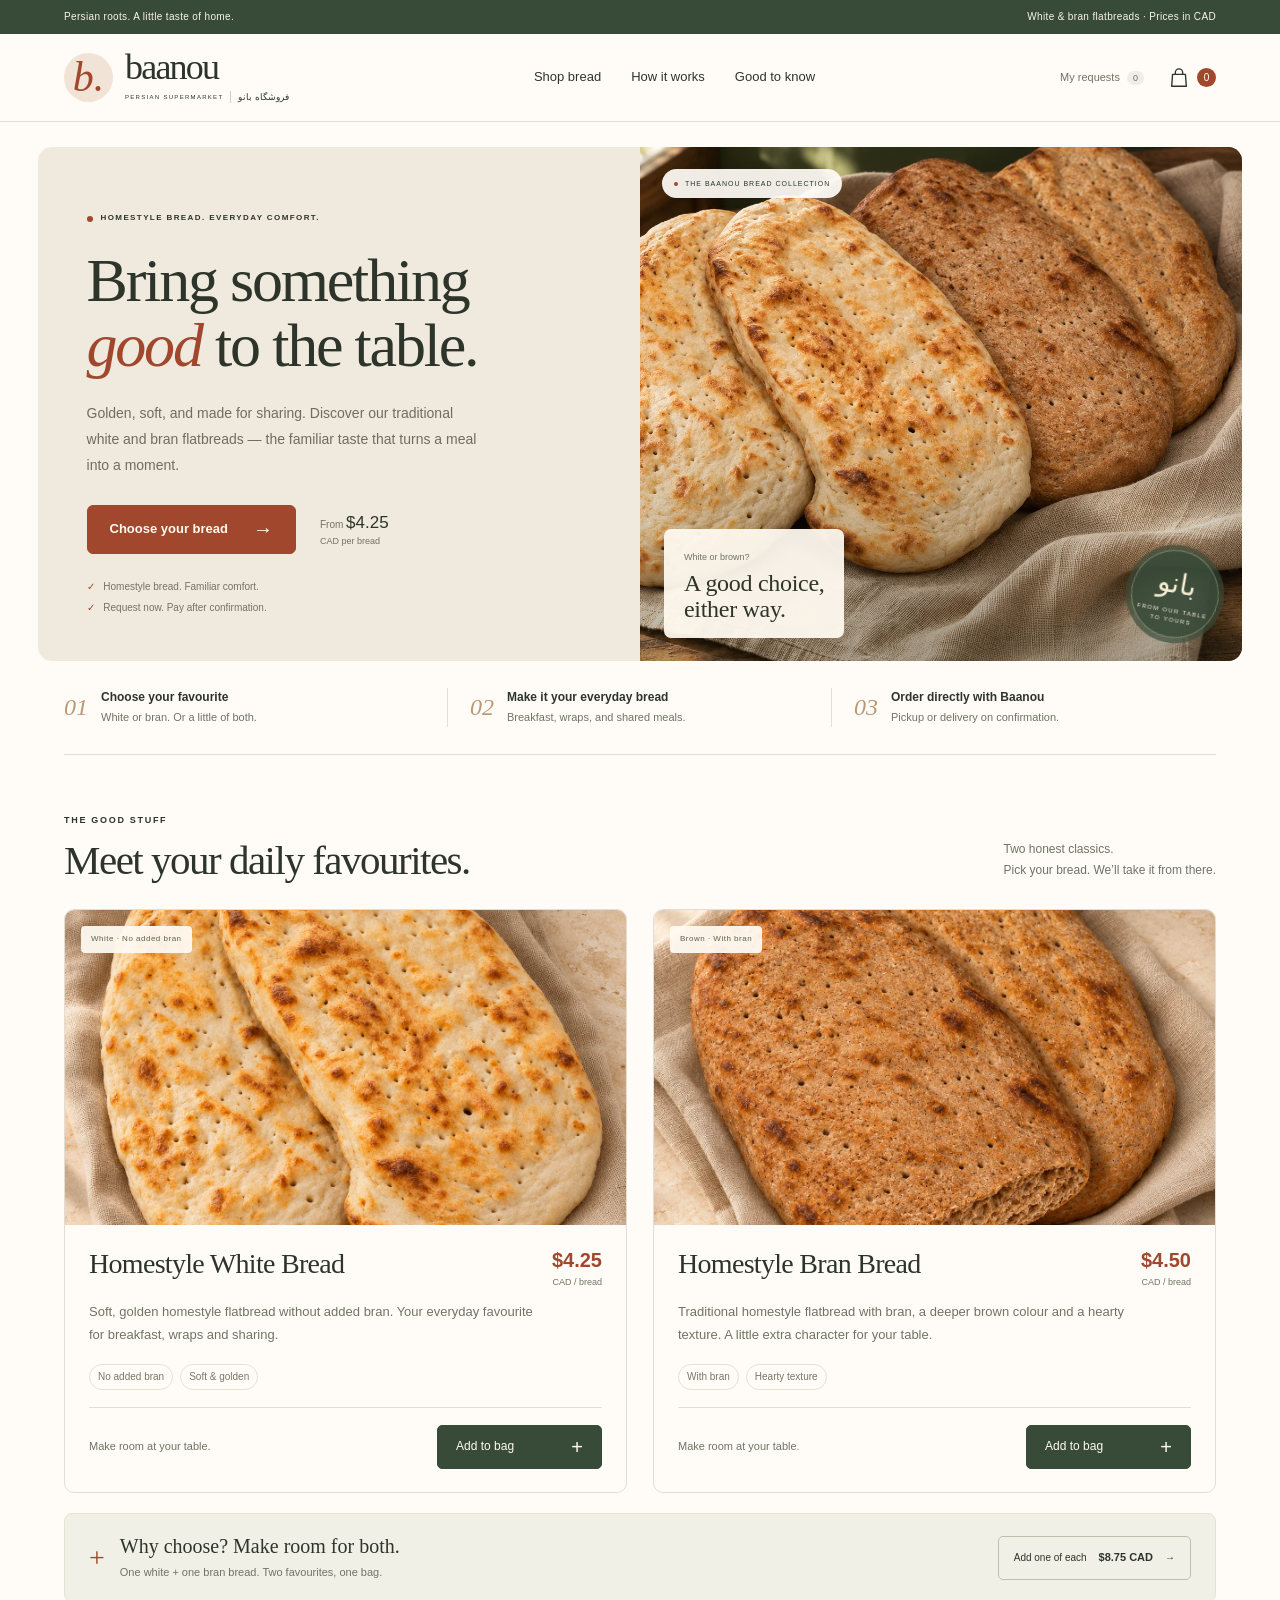
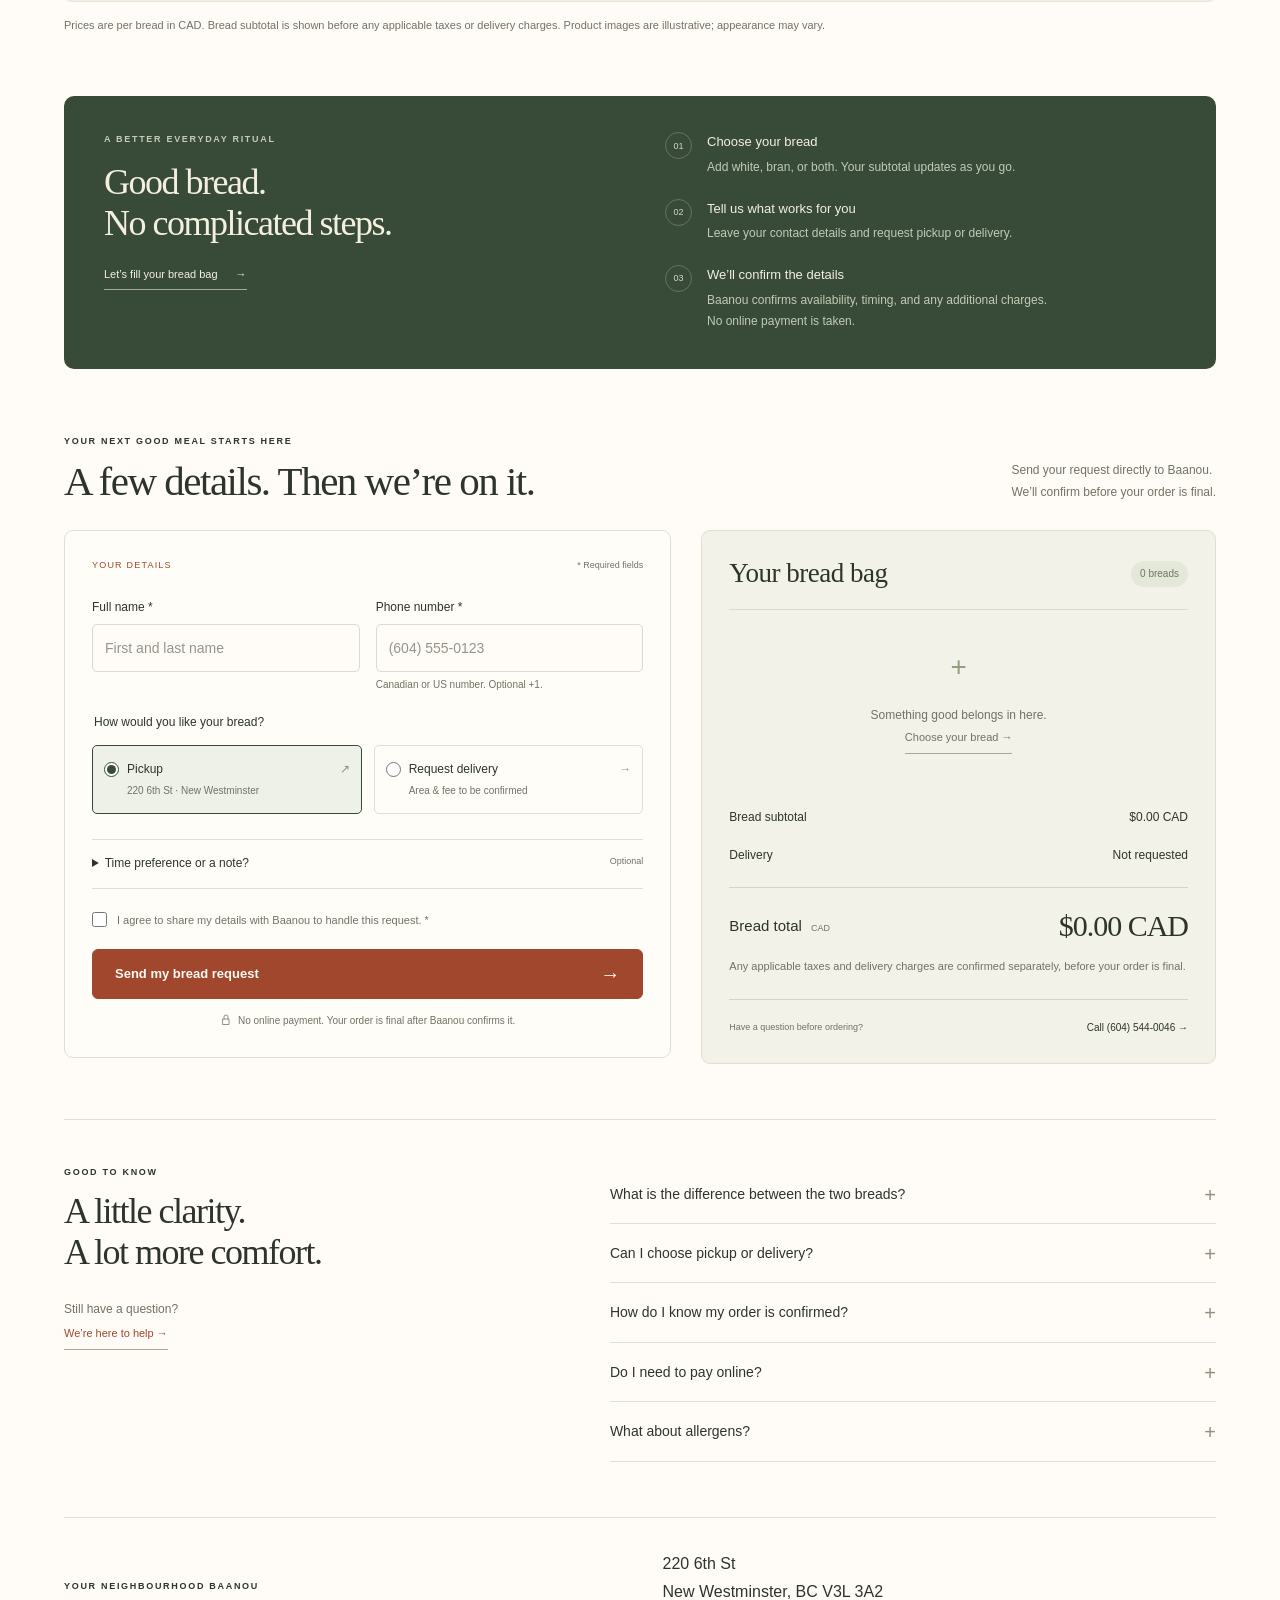
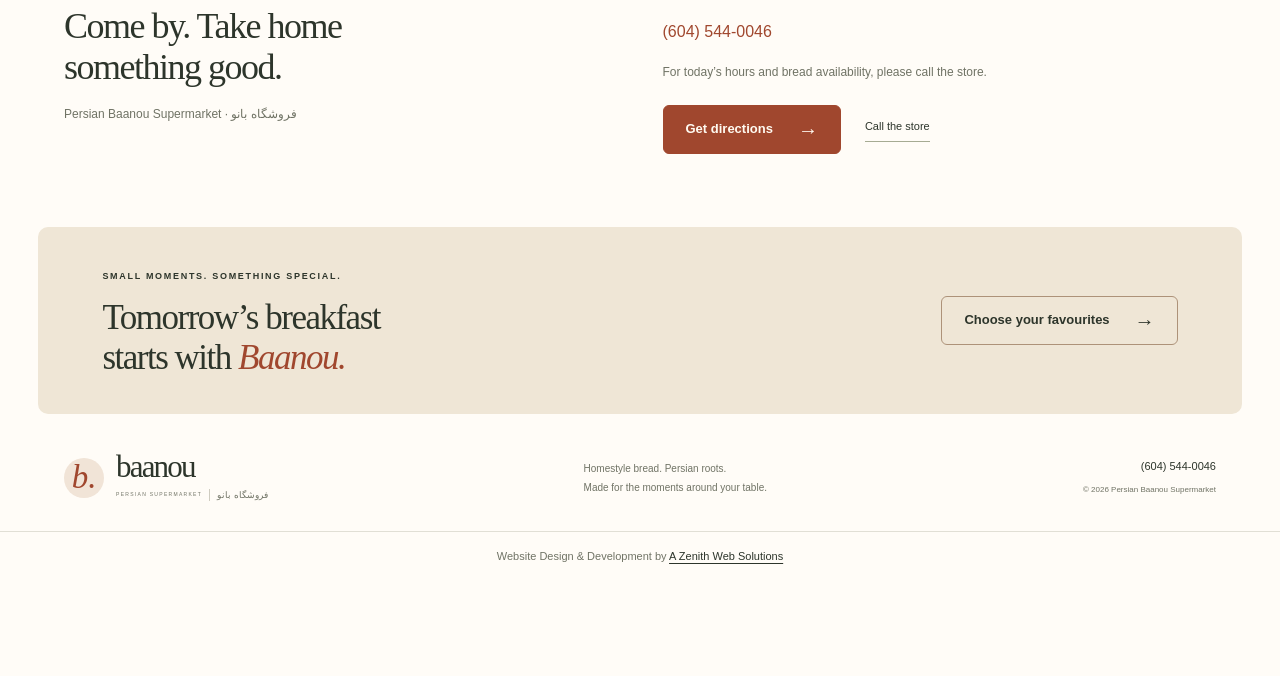
==== index.html @ 7f7ea259 "Add Baanou store contact, directions and A Zenith design credit" ====
<!doctype html>
<html lang="en-CA"><head><meta charset="utf-8"><meta name="viewport" content="width=device-width,initial-scale=1"><meta name="theme-color" content="#f8f5ef"><meta name="description" content="Order homestyle bread from Persian Baanou Supermarket in Canada. White bread $4.25 CAD and brown bran bread $4.50 CAD. Choose your bread and request pickup or delivery."><title>Fresh Comfort, by Baanou | Homestyle Bread</title><link rel="stylesheet" href="style.css?v=6"><link rel="preload" href="assets/bread-table.webp" as="image"></head><body>
<div class="announcement"><span>Persian roots. A little taste of home.</span><span>White & bran flatbreads · Prices in CAD</span></div>
<header><a href="#" class="brand" aria-label="Persian Baanou Supermarket home"><span class="brand-symbol" aria-hidden="true">b.</span><span class="brand-name">baanou<small>PERSIAN SUPERMARKET <span lang="fa" dir="rtl">فروشگاه بانو</span></small></span></a><nav aria-label="Main navigation"><a href="#breads">Shop bread</a><a href="#how-it-works">How it works</a><a href="#questions">Good to know</a></nav><div class="header-actions"><button id="history-button" class="history-button">My requests <span id="history-count">0</span></button><a class="bag-link" href="#checkout" aria-label="Review your bread bag"><svg viewBox="0 0 24 24" aria-hidden="true"><path d="M5 8h14l1 13H4L5 8Z M8 8V6a4 4 0 0 1 8 0v2"/></svg><span id="nav-count">0</span></a></div></header>
<main><section class="hero"><div class="hero-copy"><div class="eyebrow"><span class="dot"></span> HOMESTYLE BREAD. EVERYDAY COMFORT.</div><h1>Bring something<br><em>good</em> to the table.</h1><p>Golden, soft, and made for sharing. Discover our traditional white and bran flatbreads — the familiar taste that turns a meal into a moment.</p><div class="hero-actions"><a class="primary" href="#breads">Choose your bread <span aria-hidden="true">→</span></a><span class="hero-price">From <strong>$4.25</strong><small>CAD per bread</small></span></div><div class="hero-assurances"><span><i aria-hidden="true">✓</i> Homestyle bread. Familiar comfort.</span><span><i aria-hidden="true">✓</i> Request now. Pay after confirmation.</span></div></div><div class="hero-photo"><img src="assets/bread-table.webp" alt="Golden white and brown bran homestyle flatbreads on linen" width="1122" height="1402" fetchpriority="high"><span class="photo-label"><span class="mini-dot"></span> THE BAANOU BREAD COLLECTION</span><div class="photo-note"><span>White or brown?</span><strong>A good choice,<br>either way.</strong></div><div class="heritage-stamp"><span lang="fa" dir="rtl">بانو</span>FROM OUR TABLE<br>TO YOURS</div></div></section>
<div class="benefits"><div><span class="benefit-icon" aria-hidden="true">01</span><p>Choose your favourite<small>White or bran. Or a little of both.</small></p></div><div><span class="benefit-icon" aria-hidden="true">02</span><p>Make it your everyday bread<small>Breakfast, wraps, and shared meals.</small></p></div><div><span class="benefit-icon" aria-hidden="true">03</span><p>Order directly with Baanou<small>Pickup or delivery on confirmation.</small></p></div></div>
<section id="breads" class="bread-section"><div class="section-title"><div><div class="eyebrow">THE GOOD STUFF</div><h2>Meet your daily favourites.</h2></div><p>Two honest classics. <br>Pick your bread. We’ll take it from there.</p></div><div id="products" class="products"></div><noscript>To order, please enable JavaScript or <a href="mailto:f.heravy@gmail.com">email Baanou</a>.</noscript><div class="mix-banner"><div><span class="mix-icon" aria-hidden="true">+</span><p>Why choose? Make room for both.<small>One white + one bran bread. Two favourites, one bag.</small></p></div><button type="button" id="add-both">Add one of each <strong>$8.75 CAD</strong><span aria-hidden="true">→</span></button></div><p class="menu-note">Prices are per bread in CAD. Bread subtotal is shown before any applicable taxes or delivery charges. Product images are illustrative; appearance may vary.</p></section>
<section class="how-section" id="how-it-works"><div class="how-intro"><div class="eyebrow">A BETTER EVERYDAY RITUAL</div><h2>Good bread.<br>No complicated steps.</h2><a href="#breads" class="text-link">Let’s fill your bread bag <span aria-hidden="true">→</span></a></div><ol class="steps"><li><span>01</span><div><h3>Choose your bread</h3><p>Add white, bran, or both. Your subtotal updates as you go.</p></div></li><li><span>02</span><div><h3>Tell us what works for you</h3><p>Leave your contact details and request pickup or delivery.</p></div></li><li><span>03</span><div><h3>We’ll confirm the details</h3><p>Baanou confirms availability, timing, and any additional charges. No online payment is taken.</p></div></li></ol></section>
<section class="order-section" id="checkout"><div class="section-title"><div><div class="eyebrow">YOUR NEXT GOOD MEAL STARTS HERE</div><h2>A few details. Then we’re on it.</h2></div><p>Send your request directly to Baanou. <br>We’ll confirm before your order is final.</p></div><div class="order-layout"><div class="checkout-panel"><div class="panel-title"><span class="step-chip">YOUR DETAILS</span><small>* Required fields</small></div><form id="order-form"><div class="field-row"><label>Full name *<input name="name" autocomplete="name" required maxlength="80" placeholder="First and last name"></label><label>Phone number *<input name="phone" type="tel" autocomplete="tel" required maxlength="24" placeholder="(604) 555-0123"><small>Canadian or US number. Optional +1.</small></label></div><fieldset><legend>How would you like your bread?</legend><label class="radio"><input type="radio" name="method" value="pickup" checked><span>Pickup<small>220 6th St · New Westminster</small></span><span class="radio-icon" aria-hidden="true">↗</span></label><label class="radio"><input type="radio" name="method" value="delivery"><span>Request delivery<small>Area & fee to be confirmed</small></span><span class="radio-icon" aria-hidden="true">→</span></label></fieldset><div id="address-field" hidden><label>Delivery address *<textarea name="address" autocomplete="street-address" maxlength="400" placeholder="Street address, unit, city and province"></textarea></label><label>Canadian postal code *<input name="postal" autocomplete="postal-code" maxlength="7" placeholder="V6B 1A1"></label></div><details class="optional-details"><summary>Time preference or a note? <span>Optional</span></summary><label>Preferred time<select name="time"><option value="next">Next available — please contact me</option><option value="morning">Morning · 8 am–11 am</option><option value="afternoon">Afternoon · 12 pm–3 pm</option><option value="evening">Evening · 4 pm–7 pm</option></select><small>We’ll confirm scheduling with you.</small></label><label>Note for Baanou<textarea name="note" maxlength="400" placeholder="Questions or anything we should know…"></textarea></label></details><label class="consent"><input name="consent" type="checkbox" required><span>I agree to share my details with Baanou to handle this request. *</span></label><p id="form-error" role="alert"></p><button class="primary submit" type="submit">Send my bread request <span aria-hidden="true">→</span></button><p class="local-note"><svg viewBox="0 0 24 24" aria-hidden="true"><path d="M6 10h12v11H6z M8 10V6a4 4 0 0 1 8 0v4"/></svg>No online payment. Your order is final after Baanou confirms it.</p></form></div><aside aria-label="Order summary"><div class="cart-heading"><h3>Your bread bag</h3><span id="cart-count" aria-live="polite">0 breads</span></div><div id="cart-items"></div><div class="totals"><div><span>Bread subtotal</span><strong id="subtotal">$0.00 CAD</strong></div><div><span>Delivery</span><strong id="shipping">Not requested</strong></div><div class="grand-total"><span>Bread total <small>CAD</small></span><strong id="total">$0.00 CAD</strong></div></div><p class="cart-note">Any applicable taxes and delivery charges are confirmed separately, before your order is final.</p><div class="summary-contact"><span>Have a question before ordering?</span><a href="tel:+16045440046">Call (604) 544-0046 <span aria-hidden="true">→</span></a></div></aside></div></section>
<section class="faq-section" id="questions"><div><div class="eyebrow">GOOD TO KNOW</div><h2>A little clarity.<br>A lot more comfort.</h2><p>Still have a question?<br><a class="text-link" href="mailto:f.heravy@gmail.com">We’re here to help →</a></p></div><div class="faq-list"><details><summary>What is the difference between the two breads?</summary><p>Our white homestyle bread is made without added bran and costs $4.25 CAD. Our brown homestyle bread includes bran and costs $4.50 CAD. Both have the familiar flat, oval shape and toasted surface of traditional local-style bread.</p></details><details><summary>Can I choose pickup or delivery?</summary><p>Yes. Choose pickup or request delivery when you send your order request. Pickup is at 220 6th St, New Westminster, BC V3L 3A2. Baanou will confirm timing, delivery availability and any delivery fee directly with you.</p></details><details><summary>How do I know my order is confirmed?</summary><p>After you submit, your request is emailed to Baanou and you receive a reference number on screen. It becomes a confirmed order only after the store contacts you to confirm availability, timing and any applicable extra charges.</p></details><details><summary>Do I need to pay online?</summary><p>No online payment is taken on this site. Baanou will confirm payment arrangements directly with you.</p></details><details><summary>What about allergens?</summary><p>These breads contain wheat. Please contact Baanou about other ingredients and cross-contact before ordering if you have an allergy or dietary requirement.</p></details></div></section>
<section class="visit-section" id="visit"><div><div class="eyebrow">YOUR NEIGHBOURHOOD BAANOU</div><h2>Come by. Take home<br>something good.</h2><p>Persian Baanou Supermarket · فروشگاه بانو</p></div><div class="visit-details"><address>220 6th St<br>New Westminster, BC V3L 3A2</address><a href="tel:+16045440046" class="store-phone">(604) 544-0046</a><p>For today’s hours and bread availability, please call the store.</p><div class="visit-actions"><a class="primary" href="https://www.google.com/maps/dir/?api=1&amp;destination=220%206th%20St%2C%20New%20Westminster%2C%20BC%20V3L%203A2" target="_blank" rel="noopener noreferrer">Get directions <span aria-hidden="true">→</span></a><a class="text-link" href="tel:+16045440046">Call the store</a></div></div></section><section class="closing"><div><span class="eyebrow">SMALL MOMENTS. SOMETHING SPECIAL.</span><h2>Tomorrow’s breakfast<br>starts with <em>Baanou.</em></h2></div><a class="primary light" href="#breads">Choose your favourites <span aria-hidden="true">→</span></a></section></main>
<footer><a class="brand" href="#"><span class="brand-symbol" aria-hidden="true">b.</span><span class="brand-name">baanou<small>PERSIAN SUPERMARKET <span lang="fa" dir="rtl">فروشگاه بانو</span></small></span></a><p>Homestyle bread. Persian roots.<br>Made for the moments around your table.</p><div><a href="tel:+16045440046">(604) 544-0046</a><small>© <span id="year"></span> Persian Baanou Supermarket</small></div></footer><div class="design-credit">Website Design &amp; Development by <a href="https://azenith.net/" target="_blank" rel="noopener noreferrer">A Zenith Web Solutions</a></div><a id="floating-bag" class="floating-bag" href="#checkout" hidden><span><strong id="floating-count">0 breads</strong><small>Bread subtotal · CAD</small></span><span class="floating-action">Review bag <strong id="floating-total">$0.00</strong><i aria-hidden="true">→</i></span></a><div id="cart-feedback" class="cart-feedback" role="status" aria-live="polite"></div><dialog id="result-dialog"><button class="close" aria-label="Close dialog">×</button><div id="dialog-content"></div></dialog><script src="app.js?v=6"></script></body></html>
---- style.css ----
:root{--paper:#fffcf7;--cream:#f6f2eb;--ink:#2d352b;--muted:#707365;--rust:#a0472e;--rust-dark:#7e3421;--green:#384b39;--line:#e1dfd5;--serif:Georgia,'Times New Roman',serif;--sans:Arial,Helvetica,sans-serif}*{box-sizing:border-box}html{scroll-behavior:smooth;scroll-padding-top:110px}body{margin:0;background:var(--paper);color:var(--ink);font:14px/1.6 var(--sans)}button,input,textarea,select{font:inherit}button{cursor:pointer}button,a,input{touch-action:manipulation}button:disabled{cursor:default;opacity:.45}a{color:inherit;text-decoration:none}button:focus-visible,a:focus-visible,summary:focus-visible{outline:3px solid var(--rust);outline-offset:4px}[hidden]{display:none!important}h1,h2,h3,p{margin:0}svg{width:22px;height:22px;fill:none;stroke:currentColor;stroke-width:1.5;stroke-linecap:round;stroke-linejoin:round}em{font-weight:400}header,main,footer{max-width:1600px;margin:auto}.announcement{background:var(--green);color:#faf6e8;padding:9px max(5%,calc((100vw - 1440px)/2));display:flex;justify-content:space-between;font-size:10px;letter-spacing:.35px}header{padding:18px 5%;display:flex;align-items:center;justify-content:space-between;gap:25px;border-bottom:1px solid var(--line);background:#fffcf7f5;position:sticky;top:0;z-index:20;backdrop-filter:blur(15px)}.brand{display:flex;align-items:center;gap:12px}.brand-symbol{font:italic 42px/.9 var(--serif);color:var(--rust);background:#f1e4d7;width:49px;height:49px;display:grid;place-items:center;border-radius:50%}.brand-name{font:36px/.85 var(--serif);letter-spacing:-1.8px}.brand small{display:flex;align-items:center;gap:7px;font:6px/1.4 var(--sans);letter-spacing:1.3px;margin-top:8px}.brand small>span{font-size:9px;letter-spacing:0;border-left:1px solid #cfccc0;padding-left:7px}nav{display:flex;gap:30px;font-size:12px}nav>a{padding:10px 0;position:relative}nav>a:hover{color:var(--rust)}.header-actions{display:flex;align-items:center;gap:24px}.history-button{border:0;background:none;padding:10px 0;color:var(--muted);font-size:11px}.history-button>span{background:#efede4;padding:2px 6px;border-radius:8px;font-size:9px;margin-left:4px}.bag-link{display:flex;align-items:center;gap:7px}.bag-link>span{display:grid;place-items:center;background:var(--rust);color:white;width:19px;height:19px;border-radius:50%;font-size:10px}.hero{margin:25px 3% 0;display:grid;grid-template-columns:1fr 1fr;min-height:500px;background:#f0e9dd;overflow:hidden;border-radius:14px}.hero-copy{padding:65px 8% 45px;align-self:center}.eyebrow{font-size:9px;letter-spacing:1.7px;font-weight:600}.hero .eyebrow{font-size:8px;letter-spacing:1.4px;display:flex;align-items:center;gap:8px}.dot,.mini-dot{height:6px;width:6px;border-radius:50%;background:var(--rust);display:inline-block;flex-shrink:0}h1,h2{font:400 62px/1.05 var(--serif);letter-spacing:-2.2px}h1{margin:23px 0}h1 em{color:var(--rust)}.hero-copy>p{max-width:390px;color:#6e6e60;line-height:1.85;font-size:13px}.hero-actions{display:flex;gap:24px;align-items:center;margin-top:26px}.primary{background:var(--rust);color:#fffaf1;border:1px solid var(--rust);display:inline-flex;align-items:center;justify-content:space-between;gap:25px;min-height:49px;padding:13px 22px;font-size:12px;font-weight:600;border-radius:6px;transition:background .2s,box-shadow .2s}.primary>span{font-size:20px;font-weight:400;line-height:1}.primary:hover{background:var(--rust-dark);box-shadow:0 5px 12px #783b2318}.hero-price{font-size:10px;color:var(--muted);line-height:1.5}.hero-price strong{font-size:17px;color:var(--ink);font-weight:500}.hero-price small{display:block;font-size:9px}.hero-assurances{margin-top:25px;display:grid;gap:5px;font-size:10px;color:#727464}.hero-assurances i{color:var(--rust);font-style:normal;margin-right:6px}.hero-photo{position:relative;min-height:500px;overflow:hidden;background:#756144}.hero-photo>img{height:100%;width:100%;position:absolute;inset:0;object-fit:cover;object-position:center 63%}.hero-photo:after{content:'';position:absolute;inset:0;background:linear-gradient(transparent 50%,#1b25154d);pointer-events:none}.photo-label{position:absolute;top:22px;left:22px;display:flex;align-items:center;gap:7px;background:#fffcf7ed;padding:9px 12px;font-size:7px;letter-spacing:1px;border-radius:30px;z-index:1}.mini-dot{width:4px;height:4px}.photo-note{position:absolute;bottom:23px;left:24px;padding:15px 20px;background:#fffaf1ef;border-radius:7px;z-index:1}.photo-note>span{font-size:9px;color:var(--muted)}.photo-note strong{display:block;font:24px/1.1 var(--serif);margin-top:4px;letter-spacing:-.3px}.heritage-stamp{position:absolute;right:23px;bottom:23px;background:#384b39ed;color:#f8eed4;text-align:center;font-size:6px;letter-spacing:1.3px;width:88px;height:88px;border-radius:50%;display:flex;flex-direction:column;justify-content:center;transform:rotate(10deg);z-index:1;border:1px solid #fff4cf50;outline:5px solid #384b39ab}.heritage-stamp>span{font-size:28px;line-height:1.6;letter-spacing:0}.benefits{padding:27px 0;margin:0 5%;display:grid;grid-template-columns:repeat(3,1fr);border-bottom:1px solid var(--line)}.benefits>div{display:flex;align-items:center;gap:13px;padding:0 22px;border-right:1px solid var(--line)}.benefits>div:first-child{padding-left:0}.benefits>div:last-child{border:0}.benefit-icon{font:italic 24px var(--serif);color:#b99976}.benefits p{font-size:11px;font-weight:600}.benefits small{display:block;font-size:10px;color:var(--muted);font-weight:400;margin-top:2px}.bread-section{padding:58px 5% 50px}.section-title{display:flex;justify-content:space-between;gap:30px;align-items:end;margin-bottom:27px}h2{font-size:41px;letter-spacing:-1.5px;margin-top:12px}.section-title>p{font-size:11px;color:var(--muted);line-height:1.8}.products{display:grid;grid-template-columns:repeat(2,minmax(0,1fr));gap:26px}.product{border:1px solid var(--line);border-radius:10px;overflow:hidden;background:var(--paper);transition:box-shadow .2s}.product:hover{box-shadow:0 10px 28px #5b43260c}.product-art{height:315px;position:relative;background:#eee4d4;overflow:hidden}.product-art img{width:100%;height:100%;object-fit:cover;object-position:center;transition:transform .5s}.product:hover .product-art img{transform:scale(1.03)}.badge{position:absolute;top:16px;left:16px;background:#fffaf2f0;color:#5b634a;font-size:8px;letter-spacing:.5px;padding:7px 10px;border-radius:4px}.product-body{padding:23px 24px}.product-title{display:flex;justify-content:space-between;gap:15px;align-items:start}.product-title h3{font:28px/1.15 var(--serif);letter-spacing:-.7px}.product-price{white-space:nowrap;font-size:20px;line-height:1.2;color:var(--rust);font-weight:600;text-align:right}.product-price small{display:block;font-size:9px;font-weight:400;color:var(--muted);margin-top:5px}.product-description{font-size:11px;color:var(--muted);line-height:1.8;margin-top:12px;max-width:90%;min-height:40px}.product-tags{display:flex;gap:7px;margin:17px 0}.product-tags>span{font-size:8px;border:1px solid #e6e1d5;padding:4px 8px;border-radius:20px;color:#777666}.product-bottom{padding-top:17px;border-top:1px solid var(--line);display:flex;justify-content:space-between;gap:15px;align-items:center}.product-bottom>small{font-size:10px;color:var(--muted)}.add-button{min-height:44px;background:var(--green);color:#fffaf1;border:1px solid var(--green);padding:10px 18px;border-radius:5px;display:flex;align-items:center;justify-content:space-between;gap:30px;font-size:11px;min-width:165px}.add-button:hover{background:#263728}.add-button>span{font-size:20px;line-height:1}.quantity{display:flex;align-items:center;border:1px solid #cfd4c4;background:#f6f7f0;border-radius:5px;overflow:hidden}.quantity button{width:44px;height:44px;background:none;border:0;color:var(--ink);font-size:22px}.quantity span{min-width:40px;text-align:center;font-size:13px;font-weight:600}.quantity button:hover:not(:disabled){background:#e5e9da}.mix-banner{margin-top:20px;background:#f1f0e6;display:flex;justify-content:space-between;align-items:center;gap:20px;padding:19px 24px;border:1px solid #e4e4d5;border-radius:8px}.mix-banner>div{display:flex;align-items:center;gap:15px}.mix-icon{font:28px var(--serif);color:var(--rust)}.mix-banner p{font:20px/1.3 var(--serif)}.mix-banner small{display:block;font:10px/1.8 var(--sans);color:var(--muted);margin-top:4px}.mix-banner button{border:1px solid #b9c2aa;background:none;color:var(--ink);padding:12px 15px;display:flex;gap:12px;align-items:center;border-radius:5px;font-size:10px;min-height:44px}.mix-banner button:hover{background:#e6e9dc}.mix-banner strong{font-size:11px;font-weight:600}.menu-note{font-size:9px;color:var(--muted);line-height:1.8;margin-top:14px}.how-section{margin:10px 5% 0;padding:36px 40px;background:var(--green);color:#f5efdf;display:grid;grid-template-columns:1fr 1fr;gap:50px;border-radius:10px}.how-section .eyebrow{color:#c5cbb6}.how-section h2{font-size:36px;margin-top:15px;line-height:1.15}.text-link{font-size:11px;border-bottom:1px solid #a6ab93;padding-bottom:5px;display:inline-block}.how-intro>a{margin-top:22px}.text-link span{margin-left:15px}.steps{list-style:none;padding:0;margin:0;display:grid;gap:20px}.steps li{display:flex;gap:15px}.steps li>span{font-size:9px;width:27px;height:27px;border:1px solid #a4b09466;border-radius:50%;display:grid;place-items:center;flex-shrink:0;color:#d3d7c3}.steps h3{font-size:12px;font-weight:500}.steps p{font-size:10px;line-height:1.8;color:#c1cbb5;max-width:350px;margin-top:4px}.order-section{padding:65px 5% 55px}.order-layout{display:grid;grid-template-columns:1.18fr 1fr;gap:30px;align-items:start}.checkout-panel{border:1px solid var(--line);padding:27px;background:#fffdf8;border-radius:9px}.panel-title{display:flex;justify-content:space-between;align-items:center;margin-bottom:25px}.step-chip{font-size:9px;letter-spacing:1.2px;color:var(--rust)}.panel-title small{font-size:9px;color:var(--muted)}form label{display:block;font-size:11px;font-weight:500;margin-bottom:20px}.field-row{display:grid;grid-template-columns:1fr 1fr;gap:16px}input:not([type=radio]):not([type=checkbox]),textarea,select{display:block;width:100%;min-height:46px;border:1px solid #d9dcd0;background:var(--paper);color:var(--ink);border-radius:5px;padding:12px;margin-top:7px;outline:none;font-size:12px}input:focus,textarea:focus,select:focus{border-color:var(--green);box-shadow:0 0 0 3px #384b3910}input::placeholder,textarea::placeholder{color:#94968b}label>small{font-size:9px;color:var(--muted);display:block;font-weight:400;margin-top:5px}textarea{min-height:80px;resize:vertical}fieldset{padding:0;margin:0 0 5px;border:0;display:flex;gap:12px}legend{font-size:11px;margin-bottom:12px}.radio{flex:1;border:1px solid var(--line);border-radius:5px;padding:14px 11px;display:flex;align-items:start;gap:8px;cursor:pointer}.radio small{display:block;font-size:8px;font-weight:400;color:var(--muted);margin-top:4px}.radio:has(input:checked){border-color:var(--green);background:#eef1e7}.radio-icon{margin-left:auto;color:#8b947c}input[type=radio],input[type=checkbox]{accent-color:var(--green);margin:2px 0;flex-shrink:0;width:15px;height:15px}.optional-details{border-top:1px solid var(--line);border-bottom:1px solid var(--line);margin-bottom:22px}.optional-details summary{font-size:11px;cursor:pointer;min-height:48px;padding:14px 0}.optional-details summary>span{float:right;font-size:9px;color:var(--muted)}.optional-details[open] summary{margin-bottom:8px}.consent{display:flex;gap:10px;align-items:start;font-weight:400;color:var(--muted);font-size:10px;line-height:1.7}.consent input{margin-top:1px}.submit{width:100%;min-height:50px}.local-note{display:flex;gap:6px;justify-content:center;align-items:start;font-size:9px;color:var(--muted);line-height:1.8;margin-top:13px}.local-note svg{width:12px;height:14px;flex-shrink:0;margin-top:1px}#form-error{font-size:12px;color:#a03929;margin-bottom:12px}aside{background:#f2f2e9;border:1px solid #dedfd1;border-radius:9px;padding:27px;position:sticky;top:100px}.cart-heading{display:flex;align-items:center;justify-content:space-between;gap:15px;border-bottom:1px solid #d9ddcc;padding-bottom:20px}.cart-heading h3{font:27px var(--serif);letter-spacing:-.5px}.cart-heading>span{font-size:10px;color:var(--muted);background:#e4e8d9;border-radius:20px;padding:5px 9px}.empty{padding:30px 0;text-align:center;color:var(--muted);font-size:12px;line-height:1.9}.empty-icon{font-size:28px;display:block;color:#91a17d;margin-bottom:10px}.cart-item{padding:20px 0;border-bottom:1px solid #d9ddcc;display:flex;align-items:center;justify-content:space-between;gap:15px}.cart-item-name{display:flex;align-items:center;gap:12px}.cart-thumb{width:53px;height:58px;border-radius:5px;object-fit:cover;background:#e8ddc6}.cart-item strong{font-size:11px;font-weight:500;display:block}.cart-item small{font-size:9px;color:var(--muted);display:block;margin-top:4px}.cart-item .quantity button{width:35px;height:39px}.cart-item .quantity span{min-width:25px;font-size:11px}.totals{padding-top:6px}.totals>div{display:flex;justify-content:space-between;gap:12px;margin-top:18px;font-size:11px}.totals strong{font-weight:500}.totals .grand-total{border-top:1px solid #d1d8c1;padding-top:21px;margin-top:22px;align-items:center;font-size:15px}.grand-total small{font-size:9px;color:var(--muted);margin-left:5px}.grand-total strong{font:30px var(--serif);letter-spacing:-1px}.cart-note{font-size:9px;color:var(--muted);line-height:1.9;margin-top:13px}.summary-contact{margin-top:22px;padding-top:20px;border-top:1px solid #d1d8c1;display:flex;justify-content:space-between;gap:15px;font-size:9px}.summary-contact>span{color:var(--muted)}.summary-contact a{font-size:10px;white-space:nowrap}.faq-section{margin:0 5%;padding:45px 0 55px;border-top:1px solid var(--line);display:grid;grid-template-columns:.9fr 1.1fr;gap:50px}.faq-section h2{font-size:36px;line-height:1.15}.faq-section>div>p{font-size:11px;color:var(--muted);line-height:2;margin-top:23px}.faq-section .text-link{color:var(--rust)}.faq-list details{border-bottom:1px solid var(--line)}.faq-list summary{list-style:none;cursor:pointer;padding:18px 28px 18px 0;font-size:12px;position:relative}.faq-list summary::-webkit-details-marker{display:none}.faq-list summary:after{content:'+';position:absolute;right:0;top:14px;font-size:20px;color:#8b927d}.faq-list details[open]>summary:after{content:'−'}.faq-list details>p{padding:0 20px 20px 0;font-size:11px;color:var(--muted);line-height:1.9;max-width:520px}.closing{background:#efe6d6;margin:0 3%;border-radius:10px;padding:36px 5%;display:flex;align-items:center;justify-content:space-between;gap:30px}.closing h2{font-size:35px;line-height:1.15}.closing h2 em{color:var(--rust)}.closing .primary{background:none;border-color:#ad9279;color:var(--ink)}.closing .primary:hover{background:#e5d8c4}footer{padding:40px 5% 110px;display:flex;justify-content:space-between;align-items:center;gap:25px}footer .brand-symbol{width:40px;height:40px;font-size:33px}footer .brand-name{font-size:31px}footer .brand small{font-size:5px}footer p{font-size:10px;color:var(--muted);line-height:1.9}footer>div{text-align:right;font-size:11px}footer small{font-size:8px;color:var(--muted);display:block;margin-top:8px}.floating-bag{position:fixed;bottom:20px;right:5%;z-index:30;background:var(--ink);color:#fff9e9;border:1px solid #ffffff25;border-radius:9px;box-shadow:0 8px 35px #1f2c2833;display:flex;justify-content:space-between;gap:35px;align-items:center;padding:13px 18px;min-width:330px;transition:transform .2s}.floating-bag:hover{transform:translateY(-2px)}.floating-bag>span:first-child>strong{display:block;font-size:11px;font-weight:500}.floating-bag small{font-size:8px;color:#c0c7b5}.floating-action{display:flex;align-items:center;gap:13px;font-size:11px}.floating-action strong{font-size:16px;font-weight:500}.floating-action i{font-style:normal;font-size:18px}.cart-feedback{position:fixed;top:95px;left:50%;transform:translateX(-50%) translateY(-10px);background:#384b39;color:#fff9ec;padding:12px 20px;font-size:11px;border-radius:7px;z-index:50;box-shadow:0 5px 20px #25302220;opacity:0;pointer-events:none;transition:opacity .15s,transform .15s}.cart-feedback.visible{opacity:1;transform:translateX(-50%) translateY(0)}dialog{width:min(540px,92vw);max-height:85vh;background:var(--paper);color:var(--ink);border:1px solid var(--line);padding:40px;border-radius:12px}dialog::backdrop{background:#17271dcc;backdrop-filter:blur(4px)}.close{position:absolute;top:8px;right:10px;width:44px;height:44px;background:none;border:0;font-size:27px;color:var(--ink)}dialog h2{font-size:35px;margin:15px 0 20px}dialog p,dialog li{font-size:12px;line-height:1.9}dialog p{margin:12px 0}dialog .local-note{display:block}dialog .primary{margin-top:20px}dialog article{border-bottom:1px solid var(--line);padding:15px 0}dialog article h3{font:20px var(--serif)}.success-icon{font-size:35px;color:#6f855a}noscript{display:block;padding:20px;text-align:center}@media(min-width:1601px){header{border-left:1px solid var(--line);border-right:1px solid var(--line)}}@media(max-width:1000px){nav{gap:20px}.header-actions{gap:14px}.hero-copy{padding:40px 7%}h1{font-size:52px}.hero,.hero-photo{min-height:470px}.hero-actions{gap:15px}.hero-actions .primary{padding:13px 16px;gap:15px}.benefits>div{padding:0 13px;gap:9px}.benefits p{font-size:10px}.benefits small{font-size:9px}.product-art{height:270px}.product-title h3{font-size:24px}.product-body{padding:20px}.product-price{font-size:18px}.how-section{gap:30px;padding:30px}.how-section h2{font-size:32px}.order-layout{gap:22px}.field-row{grid-template-columns:1fr;gap:0}.checkout-panel,aside{padding:22px}.cart-item-name{gap:8px}.cart-thumb{width:38px;height:48px}.cart-item{gap:8px}.cart-item strong{font-size:10px}.cart-item .quantity button{width:30px}.cart-item .quantity span{min-width:20px}.summary-contact{flex-direction:column;gap:4px}.faq-section{gap:30px}h2{font-size:36px}.mix-banner p{font-size:18px}.mix-banner button{gap:8px;padding:10px}.brand small{font-size:5px}.brand small>span{font-size:8px}}@media(max-width:700px){html{scroll-padding-top:100px}.announcement{justify-content:center;padding:8px 5%;font-size:9px}.announcement>span:last-child{display:none}header{padding:14px 5%;gap:10px}.brand{gap:8px}.brand-symbol{width:39px;height:39px;font-size:33px}.brand-name{font-size:31px}.brand small{font-size:5px;letter-spacing:.7px;margin-top:6px}.brand small>span{font-size:8px;padding-left:5px}.header-actions{gap:12px}.history-button{font-size:10px}.history-button>span{display:none}.bag-link{gap:4px}.bag-link svg{width:20px}.bag-link>span{width:17px;height:17px;font-size:9px}nav{display:none}.hero{margin:15px 4% 0;grid-template-columns:1fr;min-height:0;border-radius:10px}.hero-copy{padding:30px 7% 27px}.hero .eyebrow{font-size:7px;letter-spacing:1.1px}h1{font-size:48px;letter-spacing:-2px;line-height:1.04;margin:20px 0 17px}.hero-copy>p{font-size:12px;line-height:1.8}.hero-actions{gap:21px;margin-top:22px}.hero-actions .primary{padding:13px 17px;font-size:11px;gap:23px}.hero-price strong{font-size:17px}.hero-assurances{margin-top:19px;gap:3px;font-size:9px}.hero-photo{height:280px;min-height:0}.hero-photo>img{object-position:center 63%}.photo-label{top:15px;left:16px;font-size:6px;padding:7px 10px}.photo-note{left:16px;bottom:17px;padding:12px 15px}.photo-note strong{font-size:22px}.photo-note>span{font-size:8px}.heritage-stamp{width:73px;height:73px;right:18px;bottom:20px;font-size:5px}.heritage-stamp>span{font-size:25px}.benefits{grid-template-columns:1fr;margin:0 5%;padding:20px 0;gap:14px}.benefits>div,.benefits>div:first-child{border:0;padding:0;gap:13px}.benefit-icon{font-size:21px}.benefits p{font-size:11px}.benefits small{font-size:10px}.bread-section{padding:36px 5%}.section-title{display:block;margin-bottom:22px}h2{font-size:32px;letter-spacing:-1.1px;line-height:1.1}.section-title>p{font-size:10px;margin-top:12px;line-height:1.8}.section-title>p br{display:none}.eyebrow{font-size:8px;letter-spacing:1.3px}.products{grid-template-columns:1fr;gap:22px}.product-art{height:265px}.product-body{padding:21px}.product-title h3{font-size:26px;max-width:210px}.product-price{font-size:21px}.product-price small{font-size:8px}.product-description{font-size:11px;min-height:0;max-width:100%;margin-top:11px}.product-tags{margin:14px 0}.product-bottom>small{font-size:9px}.add-button{min-width:158px;min-height:46px}.quantity button{height:46px;width:46px}.product-bottom{padding-top:14px}.mix-banner{display:block;padding:19px}.mix-banner>div{gap:11px}.mix-banner p{font-size:19px}.mix-banner small{font-size:10px;margin-top:5px}.mix-banner button{width:100%;justify-content:space-between;margin-top:16px;min-height:46px;font-size:11px;padding:12px}.menu-note{font-size:9px;margin-top:12px}.how-section{margin:4px 5% 0;padding:27px 24px;grid-template-columns:1fr;gap:29px}.how-section h2{font-size:30px}.how-intro>a{margin-top:18px}.steps{gap:20px}.steps p{font-size:11px}.steps h3{font-size:12px}.order-section{padding:40px 5%}.order-layout{display:flex;flex-direction:column-reverse;gap:22px}.checkout-panel,aside{width:100%;padding:22px 19px;position:static}.cart-heading h3{font-size:26px}.cart-item-name{gap:11px}.cart-thumb{width:48px;height:55px}.cart-item strong{font-size:11px}.cart-item small{font-size:9px}.cart-item .quantity button{width:39px;height:42px}.cart-item .quantity span{min-width:25px}.summary-contact{flex-direction:row;font-size:8px}.cart-note{font-size:9px}.grand-total strong{font-size:29px}.panel-title{margin-bottom:22px}.radio{padding:13px 10px;font-size:10px;gap:7px}.radio small{font-size:8px}.radio-icon{display:none}.consent{font-size:10px}.local-note{font-size:9px;text-align:center;gap:5px}.faq-section{grid-template-columns:1fr;padding:0 0 37px;gap:22px;border:0}.faq-section h2{font-size:31px}.faq-section>div>p{margin-top:15px}.faq-list summary{font-size:11px;min-height:53px}.faq-list details>p{font-size:11px}.closing{margin:0 4%;padding:28px 23px;display:block}.closing h2{font-size:32px}.closing>.primary{margin-top:22px;font-size:11px}.closing .eyebrow{font-size:7px}footer{padding:30px 5% 120px;gap:20px;flex-wrap:wrap}footer>p{font-size:9px;max-width:155px}footer>div{width:100%;border-top:1px solid var(--line);padding-top:16px;display:flex;justify-content:space-between;align-items:center;font-size:10px}footer>div>small{margin:0;font-size:7px}footer .brand-name{font-size:27px}footer .brand-symbol{width:33px;height:33px;font-size:28px}footer .brand small>span{display:none}.floating-bag{left:4%;right:4%;bottom:max(12px,env(safe-area-inset-bottom));padding:12px 16px;min-width:0;gap:15px;border-radius:8px;min-height:63px}.floating-action{gap:11px}.floating-bag>span:first-child>strong{font-size:11px}.floating-bag small{font-size:8px}.floating-action strong{font-size:15px}.cart-feedback{top:88px;max-width:90vw;width:max-content;font-size:10px;padding:10px 15px}dialog{padding:35px 24px}dialog h2{font-size:31px}}@media(prefers-reduced-motion:reduce){html{scroll-behavior:auto}*,*:before,*:after{transition:none!important}}
/* Keep functional copy readable; reserve small type for decorative labels. */
nav{font-size:13px}.history-button{min-height:44px}.hero-copy>p{font-size:14px}.primary{font-size:13px}.benefits p{font-size:12px}.benefits small{font-size:11px}.section-title>p{font-size:12px}.product-description{font-size:13px;line-height:1.8;min-height:46px}.product-tags>span{font-size:10px}.product-bottom>small{font-size:11px}.add-button{font-size:12px}.menu-note{font-size:11px}.steps h3{font-size:13px}.steps p{font-size:12px}form label,legend{font-size:12px}input:not([type=radio]):not([type=checkbox]),textarea,select{font-size:14px}label>small,.radio small{font-size:10px}.optional-details summary{font-size:12px}.consent{font-size:11px}.local-note{font-size:10px}.cart-item strong{font-size:12px}.cart-item small{font-size:10px}.cart-item .quantity button{min-width:44px;min-height:44px}.totals>div{font-size:12px}.cart-note{font-size:11px}.faq-list summary{font-size:14px}.faq-list details>p{font-size:13px}.faq-section>div>p{font-size:12px}.mix-banner small{font-size:11px}.floating-bag small{font-size:9px}@media(max-width:700px){.hero-copy>p{font-size:13px}.hero-actions .primary{font-size:12px}.benefits p{font-size:12px}.benefits small{font-size:11px}.product-description{font-size:12px;min-height:0}.product-bottom>small{font-size:10px}.product-tags>span{font-size:9px}.menu-note{font-size:10px}.section-title>p{font-size:12px}.cart-item strong{font-size:11px}.cart-item .quantity button{min-width:40px;min-height:44px}.cart-item-name{gap:8px}.cart-thumb{width:40px}.radio{font-size:11px}.radio small{font-size:9px}.summary-contact{flex-wrap:wrap;font-size:10px}.cart-note{font-size:11px}.steps p{font-size:12px}.faq-list summary{font-size:13px}.faq-list details>p{font-size:12px}}
.visit-section{margin:0 5% 35px;padding:32px 0 38px;border-top:1px solid var(--line);display:grid;grid-template-columns:1fr 1fr;gap:45px;align-items:center}.visit-section h2{font-size:36px;line-height:1.15}.visit-section>div>p{color:var(--muted);font-size:12px;margin-top:17px}.visit-details address{font-style:normal;font-size:16px;line-height:1.8}.store-phone{display:inline-block;margin-top:12px;color:var(--rust);font-size:16px}.visit-details>p{max-width:350px;font-size:12px;line-height:1.8}.visit-actions{display:flex;gap:24px;align-items:center;margin-top:22px}footer{padding-bottom:30px}.design-credit{text-align:center;padding:16px 5% 110px;border-top:1px solid var(--line);font-size:11px;color:var(--muted)}.design-credit a{color:var(--ink);text-decoration:underline;text-underline-offset:3px}@media(max-width:700px){.visit-section{grid-template-columns:1fr;gap:24px;margin-bottom:15px;padding-top:28px}.visit-section h2{font-size:31px}.visit-section>div>p{margin-top:12px}.visit-details address{font-size:15px}.visit-actions{gap:20px}.design-credit{font-size:10px;padding-bottom:105px}}
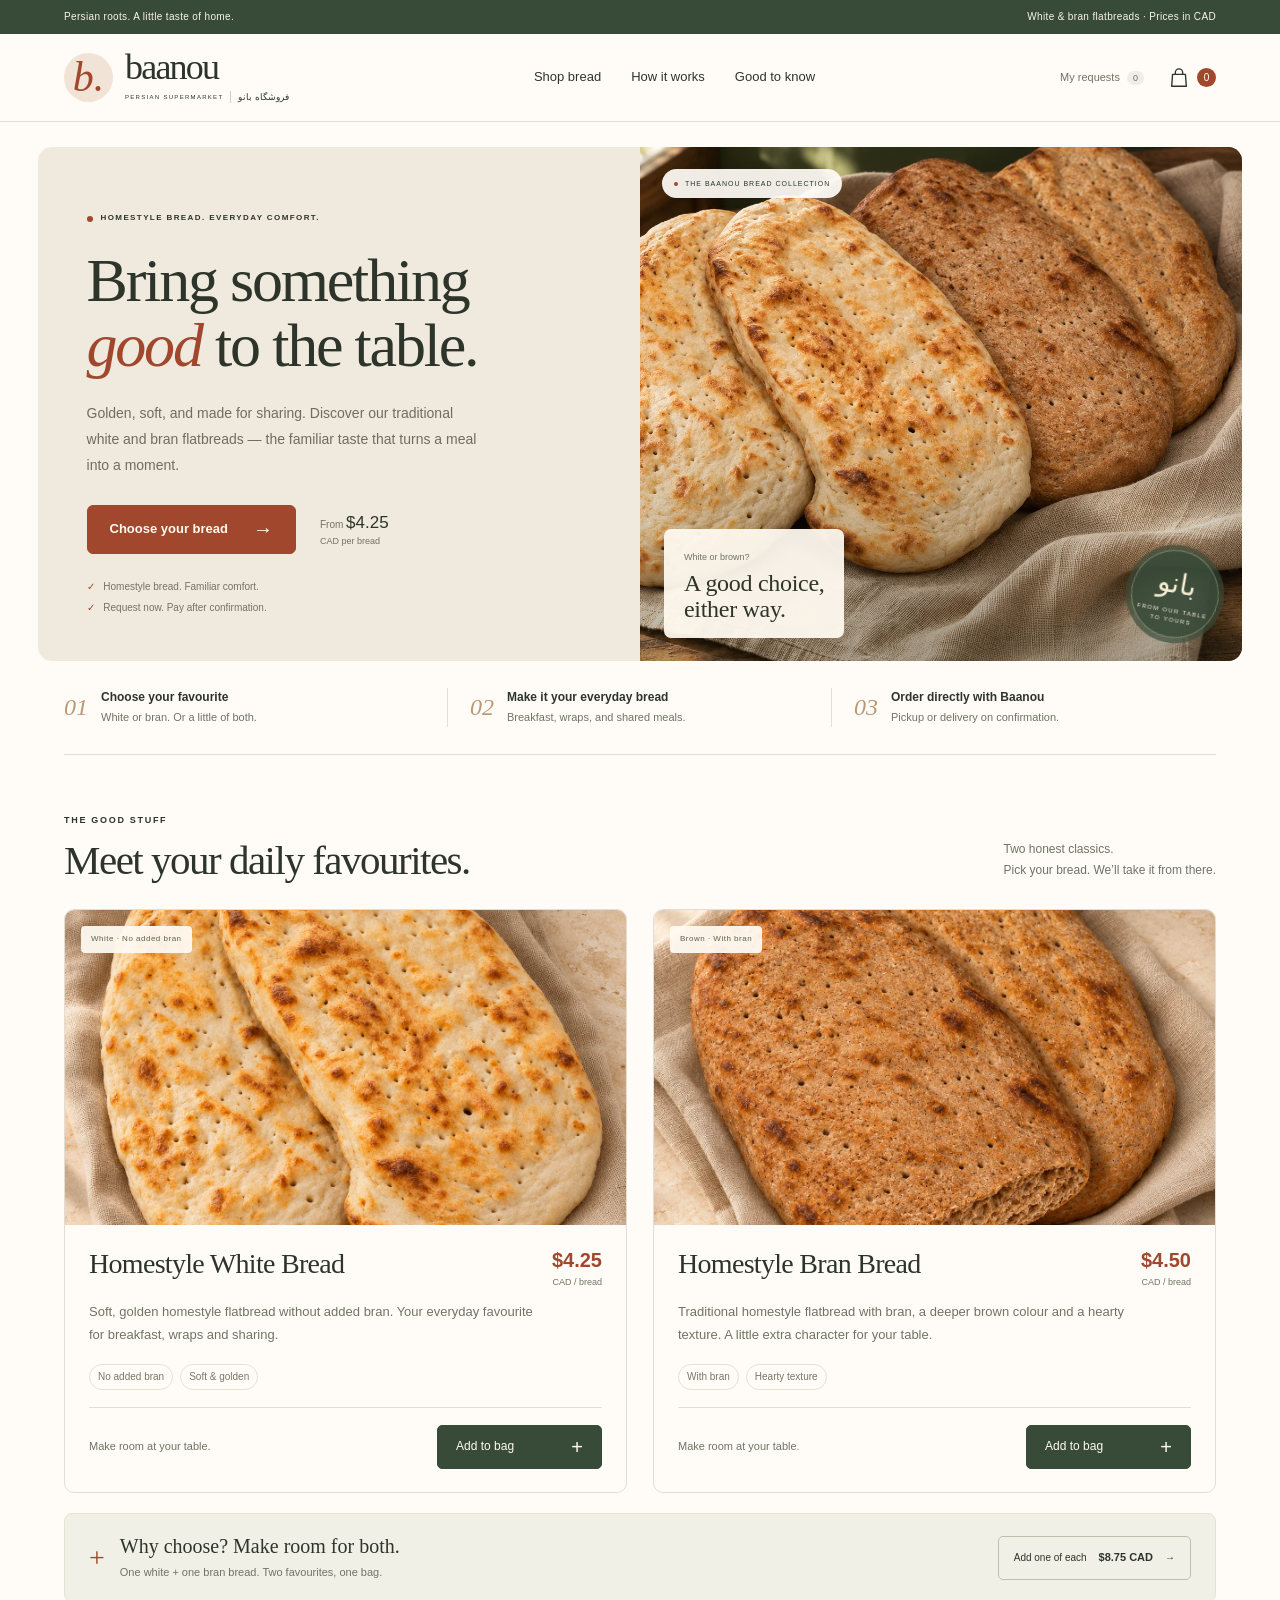
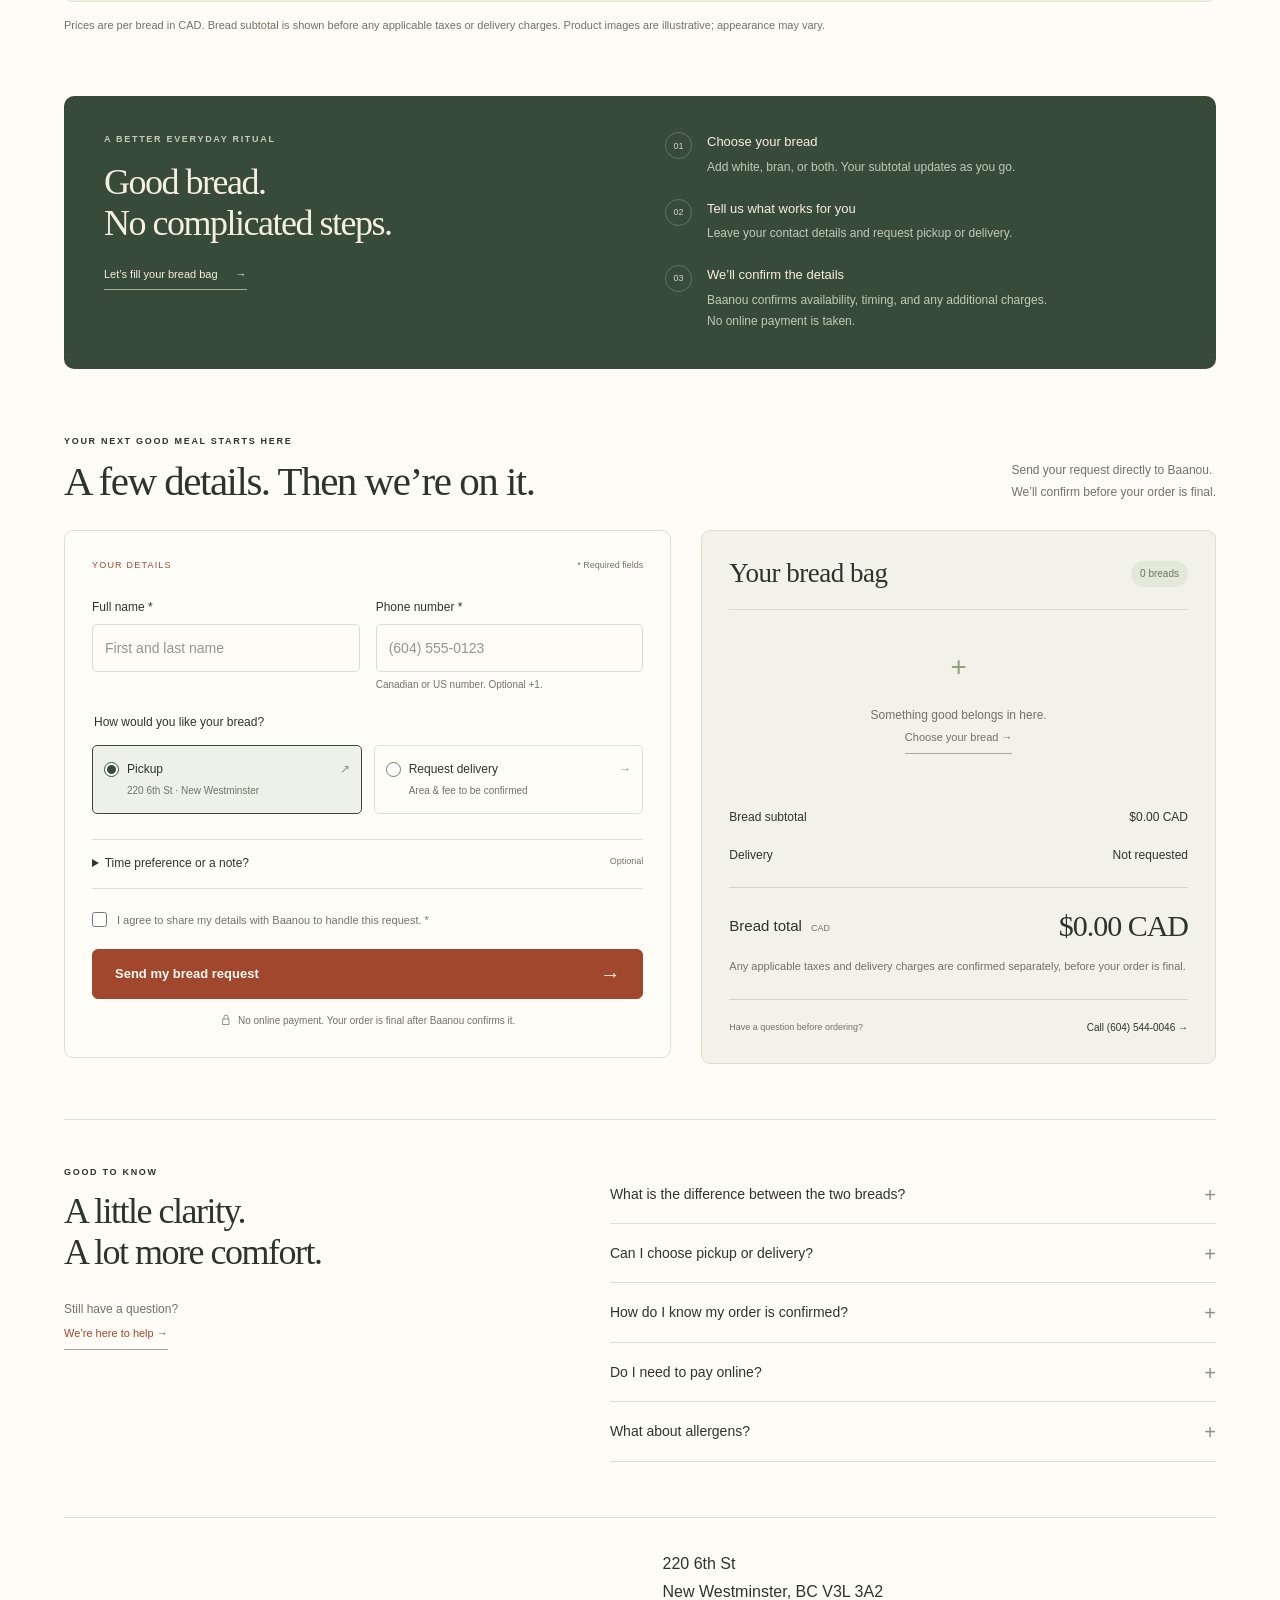
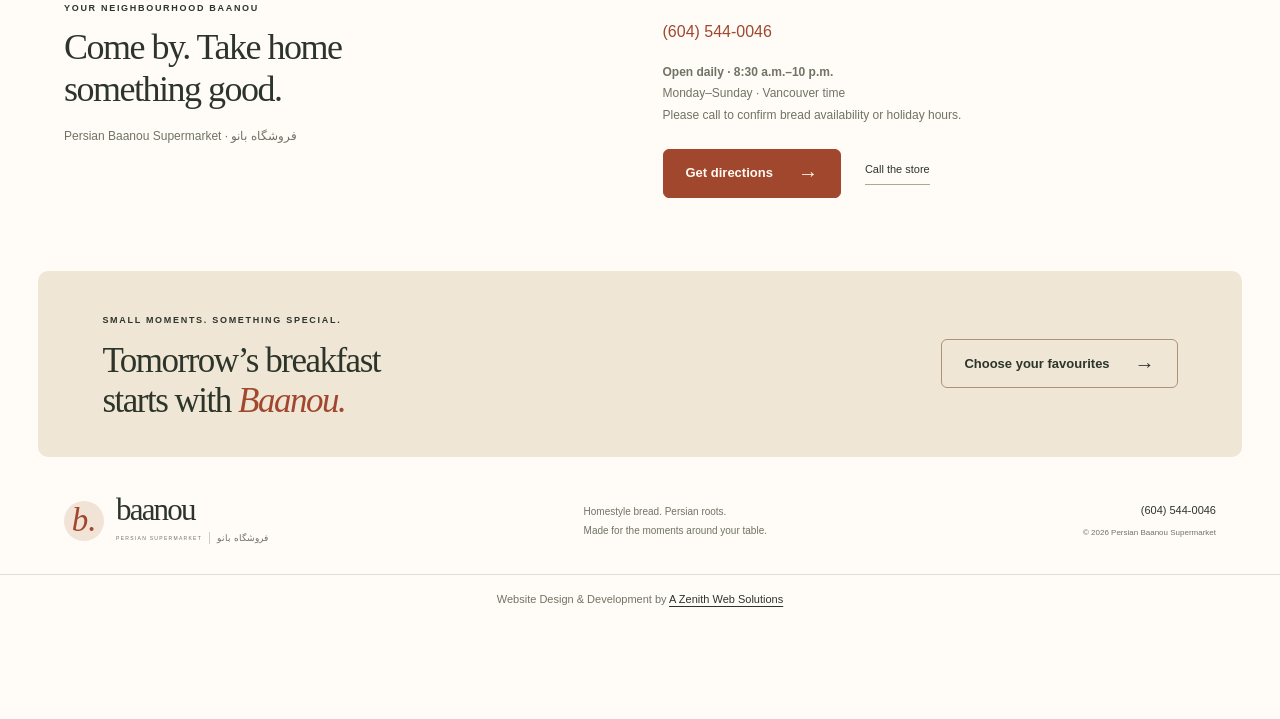
==== commit 9cc8a84a: "Publish daily Baanou opening hours in Vancouver time" ====
--- a/index.html
+++ b/index.html
@@ -1,5 +1,5 @@
 <!doctype html>
-<html lang="en-CA"><head><meta charset="utf-8"><meta name="viewport" content="width=device-width,initial-scale=1"><meta name="theme-color" content="#f8f5ef"><meta name="description" content="Order homestyle bread from Persian Baanou Supermarket in Canada. White bread $4.25 CAD and brown bran bread $4.50 CAD. Choose your bread and request pickup or delivery."><title>Fresh Comfort, by Baanou | Homestyle Bread</title><link rel="stylesheet" href="style.css?v=6"><link rel="preload" href="assets/bread-table.webp" as="image"></head><body>
+<html lang="en-CA"><head><meta charset="utf-8"><meta name="viewport" content="width=device-width,initial-scale=1"><meta name="theme-color" content="#f8f5ef"><meta name="description" content="Order homestyle bread from Persian Baanou Supermarket in Canada. White bread $4.25 CAD and brown bran bread $4.50 CAD. Choose your bread and request pickup or delivery."><title>Fresh Comfort, by Baanou | Homestyle Bread</title><link rel="stylesheet" href="style.css?v=7"><link rel="preload" href="assets/bread-table.webp" as="image"></head><body>
 <div class="announcement"><span>Persian roots. A little taste of home.</span><span>White & bran flatbreads · Prices in CAD</span></div>
 <header><a href="#" class="brand" aria-label="Persian Baanou Supermarket home"><span class="brand-symbol" aria-hidden="true">b.</span><span class="brand-name">baanou<small>PERSIAN SUPERMARKET <span lang="fa" dir="rtl">فروشگاه بانو</span></small></span></a><nav aria-label="Main navigation"><a href="#breads">Shop bread</a><a href="#how-it-works">How it works</a><a href="#questions">Good to know</a></nav><div class="header-actions"><button id="history-button" class="history-button">My requests <span id="history-count">0</span></button><a class="bag-link" href="#checkout" aria-label="Review your bread bag"><svg viewBox="0 0 24 24" aria-hidden="true"><path d="M5 8h14l1 13H4L5 8Z M8 8V6a4 4 0 0 1 8 0v2"/></svg><span id="nav-count">0</span></a></div></header>
 <main><section class="hero"><div class="hero-copy"><div class="eyebrow"><span class="dot"></span> HOMESTYLE BREAD. EVERYDAY COMFORT.</div><h1>Bring something<br><em>good</em> to the table.</h1><p>Golden, soft, and made for sharing. Discover our traditional white and bran flatbreads — the familiar taste that turns a meal into a moment.</p><div class="hero-actions"><a class="primary" href="#breads">Choose your bread <span aria-hidden="true">→</span></a><span class="hero-price">From <strong>$4.25</strong><small>CAD per bread</small></span></div><div class="hero-assurances"><span><i aria-hidden="true">✓</i> Homestyle bread. Familiar comfort.</span><span><i aria-hidden="true">✓</i> Request now. Pay after confirmation.</span></div></div><div class="hero-photo"><img src="assets/bread-table.webp" alt="Golden white and brown bran homestyle flatbreads on linen" width="1122" height="1402" fetchpriority="high"><span class="photo-label"><span class="mini-dot"></span> THE BAANOU BREAD COLLECTION</span><div class="photo-note"><span>White or brown?</span><strong>A good choice,<br>either way.</strong></div><div class="heritage-stamp"><span lang="fa" dir="rtl">بانو</span>FROM OUR TABLE<br>TO YOURS</div></div></section>
@@ -8,5 +8,5 @@
 <section class="how-section" id="how-it-works"><div class="how-intro"><div class="eyebrow">A BETTER EVERYDAY RITUAL</div><h2>Good bread.<br>No complicated steps.</h2><a href="#breads" class="text-link">Let’s fill your bread bag <span aria-hidden="true">→</span></a></div><ol class="steps"><li><span>01</span><div><h3>Choose your bread</h3><p>Add white, bran, or both. Your subtotal updates as you go.</p></div></li><li><span>02</span><div><h3>Tell us what works for you</h3><p>Leave your contact details and request pickup or delivery.</p></div></li><li><span>03</span><div><h3>We’ll confirm the details</h3><p>Baanou confirms availability, timing, and any additional charges. No online payment is taken.</p></div></li></ol></section>
 <section class="order-section" id="checkout"><div class="section-title"><div><div class="eyebrow">YOUR NEXT GOOD MEAL STARTS HERE</div><h2>A few details. Then we’re on it.</h2></div><p>Send your request directly to Baanou. <br>We’ll confirm before your order is final.</p></div><div class="order-layout"><div class="checkout-panel"><div class="panel-title"><span class="step-chip">YOUR DETAILS</span><small>* Required fields</small></div><form id="order-form"><div class="field-row"><label>Full name *<input name="name" autocomplete="name" required maxlength="80" placeholder="First and last name"></label><label>Phone number *<input name="phone" type="tel" autocomplete="tel" required maxlength="24" placeholder="(604) 555-0123"><small>Canadian or US number. Optional +1.</small></label></div><fieldset><legend>How would you like your bread?</legend><label class="radio"><input type="radio" name="method" value="pickup" checked><span>Pickup<small>220 6th St · New Westminster</small></span><span class="radio-icon" aria-hidden="true">↗</span></label><label class="radio"><input type="radio" name="method" value="delivery"><span>Request delivery<small>Area & fee to be confirmed</small></span><span class="radio-icon" aria-hidden="true">→</span></label></fieldset><div id="address-field" hidden><label>Delivery address *<textarea name="address" autocomplete="street-address" maxlength="400" placeholder="Street address, unit, city and province"></textarea></label><label>Canadian postal code *<input name="postal" autocomplete="postal-code" maxlength="7" placeholder="V6B 1A1"></label></div><details class="optional-details"><summary>Time preference or a note? <span>Optional</span></summary><label>Preferred time<select name="time"><option value="next">Next available — please contact me</option><option value="morning">Morning · 8 am–11 am</option><option value="afternoon">Afternoon · 12 pm–3 pm</option><option value="evening">Evening · 4 pm–7 pm</option></select><small>We’ll confirm scheduling with you.</small></label><label>Note for Baanou<textarea name="note" maxlength="400" placeholder="Questions or anything we should know…"></textarea></label></details><label class="consent"><input name="consent" type="checkbox" required><span>I agree to share my details with Baanou to handle this request. *</span></label><p id="form-error" role="alert"></p><button class="primary submit" type="submit">Send my bread request <span aria-hidden="true">→</span></button><p class="local-note"><svg viewBox="0 0 24 24" aria-hidden="true"><path d="M6 10h12v11H6z M8 10V6a4 4 0 0 1 8 0v4"/></svg>No online payment. Your order is final after Baanou confirms it.</p></form></div><aside aria-label="Order summary"><div class="cart-heading"><h3>Your bread bag</h3><span id="cart-count" aria-live="polite">0 breads</span></div><div id="cart-items"></div><div class="totals"><div><span>Bread subtotal</span><strong id="subtotal">$0.00 CAD</strong></div><div><span>Delivery</span><strong id="shipping">Not requested</strong></div><div class="grand-total"><span>Bread total <small>CAD</small></span><strong id="total">$0.00 CAD</strong></div></div><p class="cart-note">Any applicable taxes and delivery charges are confirmed separately, before your order is final.</p><div class="summary-contact"><span>Have a question before ordering?</span><a href="tel:+16045440046">Call (604) 544-0046 <span aria-hidden="true">→</span></a></div></aside></div></section>
 <section class="faq-section" id="questions"><div><div class="eyebrow">GOOD TO KNOW</div><h2>A little clarity.<br>A lot more comfort.</h2><p>Still have a question?<br><a class="text-link" href="mailto:f.heravy@gmail.com">We’re here to help →</a></p></div><div class="faq-list"><details><summary>What is the difference between the two breads?</summary><p>Our white homestyle bread is made without added bran and costs $4.25 CAD. Our brown homestyle bread includes bran and costs $4.50 CAD. Both have the familiar flat, oval shape and toasted surface of traditional local-style bread.</p></details><details><summary>Can I choose pickup or delivery?</summary><p>Yes. Choose pickup or request delivery when you send your order request. Pickup is at 220 6th St, New Westminster, BC V3L 3A2. Baanou will confirm timing, delivery availability and any delivery fee directly with you.</p></details><details><summary>How do I know my order is confirmed?</summary><p>After you submit, your request is emailed to Baanou and you receive a reference number on screen. It becomes a confirmed order only after the store contacts you to confirm availability, timing and any applicable extra charges.</p></details><details><summary>Do I need to pay online?</summary><p>No online payment is taken on this site. Baanou will confirm payment arrangements directly with you.</p></details><details><summary>What about allergens?</summary><p>These breads contain wheat. Please contact Baanou about other ingredients and cross-contact before ordering if you have an allergy or dietary requirement.</p></details></div></section>
-<section class="visit-section" id="visit"><div><div class="eyebrow">YOUR NEIGHBOURHOOD BAANOU</div><h2>Come by. Take home<br>something good.</h2><p>Persian Baanou Supermarket · فروشگاه بانو</p></div><div class="visit-details"><address>220 6th St<br>New Westminster, BC V3L 3A2</address><a href="tel:+16045440046" class="store-phone">(604) 544-0046</a><p>For today’s hours and bread availability, please call the store.</p><div class="visit-actions"><a class="primary" href="https://www.google.com/maps/dir/?api=1&amp;destination=220%206th%20St%2C%20New%20Westminster%2C%20BC%20V3L%203A2" target="_blank" rel="noopener noreferrer">Get directions <span aria-hidden="true">→</span></a><a class="text-link" href="tel:+16045440046">Call the store</a></div></div></section><section class="closing"><div><span class="eyebrow">SMALL MOMENTS. SOMETHING SPECIAL.</span><h2>Tomorrow’s breakfast<br>starts with <em>Baanou.</em></h2></div><a class="primary light" href="#breads">Choose your favourites <span aria-hidden="true">→</span></a></section></main>
-<footer><a class="brand" href="#"><span class="brand-symbol" aria-hidden="true">b.</span><span class="brand-name">baanou<small>PERSIAN SUPERMARKET <span lang="fa" dir="rtl">فروشگاه بانو</span></small></span></a><p>Homestyle bread. Persian roots.<br>Made for the moments around your table.</p><div><a href="tel:+16045440046">(604) 544-0046</a><small>© <span id="year"></span> Persian Baanou Supermarket</small></div></footer><div class="design-credit">Website Design &amp; Development by <a href="https://azenith.net/" target="_blank" rel="noopener noreferrer">A Zenith Web Solutions</a></div><a id="floating-bag" class="floating-bag" href="#checkout" hidden><span><strong id="floating-count">0 breads</strong><small>Bread subtotal · CAD</small></span><span class="floating-action">Review bag <strong id="floating-total">$0.00</strong><i aria-hidden="true">→</i></span></a><div id="cart-feedback" class="cart-feedback" role="status" aria-live="polite"></div><dialog id="result-dialog"><button class="close" aria-label="Close dialog">×</button><div id="dialog-content"></div></dialog><script src="app.js?v=6"></script></body></html>
+<section class="visit-section" id="visit"><div><div class="eyebrow">YOUR NEIGHBOURHOOD BAANOU</div><h2>Come by. Take home<br>something good.</h2><p>Persian Baanou Supermarket · فروشگاه بانو</p></div><div class="visit-details"><address>220 6th St<br>New Westminster, BC V3L 3A2</address><a href="tel:+16045440046" class="store-phone">(604) 544-0046</a><p><strong>Open daily · 8:30 a.m.–10 p.m.</strong><br>Monday–Sunday · Vancouver time<br>Please call to confirm bread availability or holiday hours.</p><div class="visit-actions"><a class="primary" href="https://www.google.com/maps/dir/?api=1&amp;destination=220%206th%20St%2C%20New%20Westminster%2C%20BC%20V3L%203A2" target="_blank" rel="noopener noreferrer">Get directions <span aria-hidden="true">→</span></a><a class="text-link" href="tel:+16045440046">Call the store</a></div></div></section><section class="closing"><div><span class="eyebrow">SMALL MOMENTS. SOMETHING SPECIAL.</span><h2>Tomorrow’s breakfast<br>starts with <em>Baanou.</em></h2></div><a class="primary light" href="#breads">Choose your favourites <span aria-hidden="true">→</span></a></section></main>
+<footer><a class="brand" href="#"><span class="brand-symbol" aria-hidden="true">b.</span><span class="brand-name">baanou<small>PERSIAN SUPERMARKET <span lang="fa" dir="rtl">فروشگاه بانو</span></small></span></a><p>Homestyle bread. Persian roots.<br>Made for the moments around your table.</p><div><a href="tel:+16045440046">(604) 544-0046</a><small>© <span id="year"></span> Persian Baanou Supermarket</small></div></footer><div class="design-credit">Website Design &amp; Development by <a href="https://azenith.net/" target="_blank" rel="noopener noreferrer">A Zenith Web Solutions</a></div><a id="floating-bag" class="floating-bag" href="#checkout" hidden><span><strong id="floating-count">0 breads</strong><small>Bread subtotal · CAD</small></span><span class="floating-action">Review bag <strong id="floating-total">$0.00</strong><i aria-hidden="true">→</i></span></a><div id="cart-feedback" class="cart-feedback" role="status" aria-live="polite"></div><dialog id="result-dialog"><button class="close" aria-label="Close dialog">×</button><div id="dialog-content"></div></dialog><script src="app.js?v=7"></script></body></html>
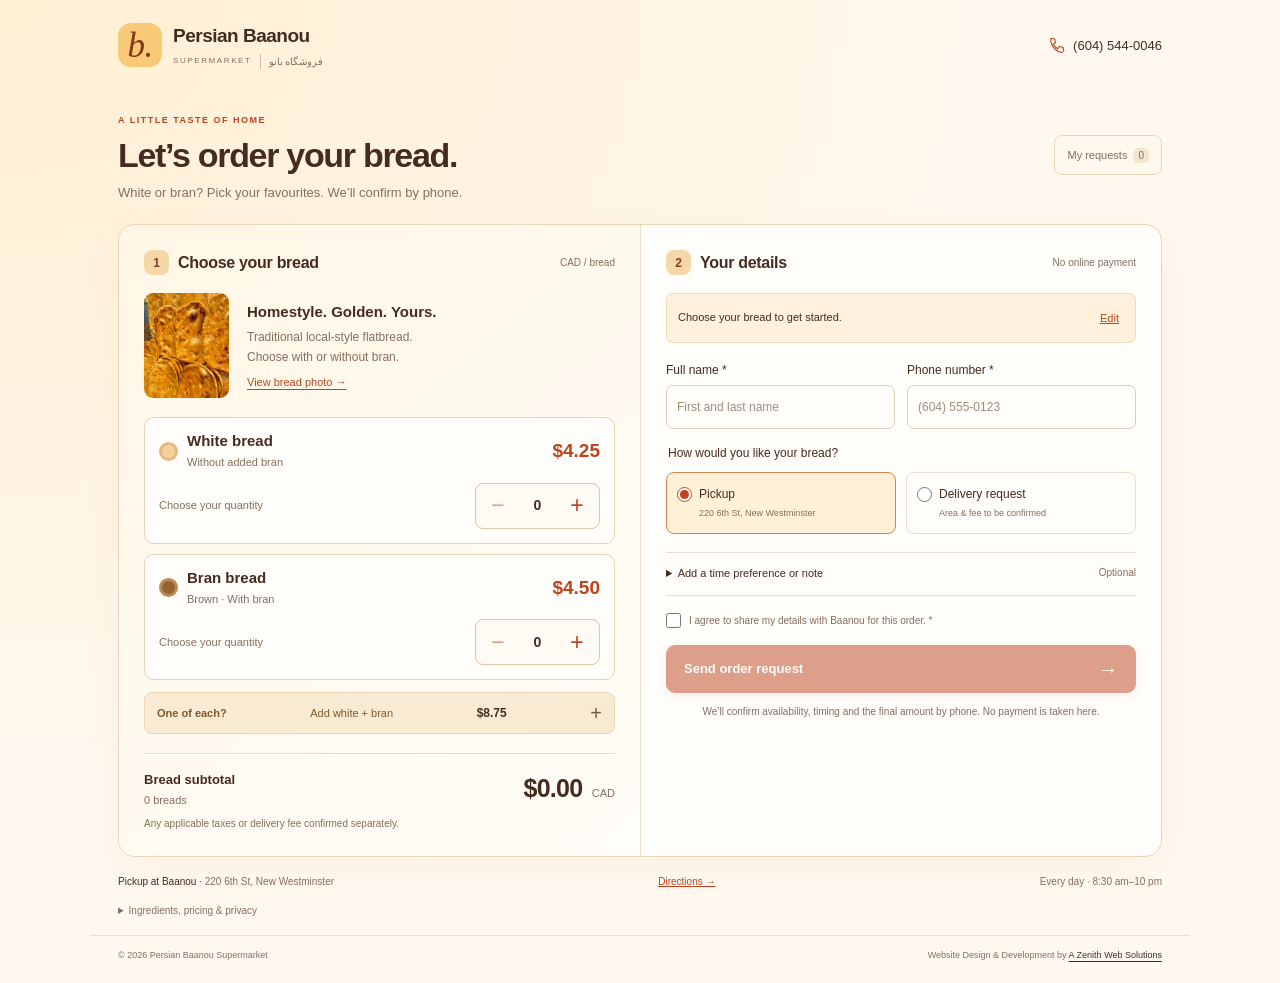
==== commit d7b4cabc: "Replace long storefront with compact warm ordering form and concise emails" ====
--- a/index.html
+++ b/index.html
@@ -1,12 +1,9 @@
 <!doctype html>
-<html lang="en-CA"><head><meta charset="utf-8"><meta name="viewport" content="width=device-width,initial-scale=1"><meta name="theme-color" content="#f8f5ef"><meta name="description" content="Order homestyle bread from Persian Baanou Supermarket in Canada. White bread $4.25 CAD and brown bran bread $4.50 CAD. Choose your bread and request pickup or delivery."><title>Fresh Comfort, by Baanou | Homestyle Bread</title><link rel="stylesheet" href="style.css?v=7"><link rel="preload" href="assets/bread-table.webp" as="image"></head><body>
-<div class="announcement"><span>Persian roots. A little taste of home.</span><span>White & bran flatbreads · Prices in CAD</span></div>
-<header><a href="#" class="brand" aria-label="Persian Baanou Supermarket home"><span class="brand-symbol" aria-hidden="true">b.</span><span class="brand-name">baanou<small>PERSIAN SUPERMARKET <span lang="fa" dir="rtl">فروشگاه بانو</span></small></span></a><nav aria-label="Main navigation"><a href="#breads">Shop bread</a><a href="#how-it-works">How it works</a><a href="#questions">Good to know</a></nav><div class="header-actions"><button id="history-button" class="history-button">My requests <span id="history-count">0</span></button><a class="bag-link" href="#checkout" aria-label="Review your bread bag"><svg viewBox="0 0 24 24" aria-hidden="true"><path d="M5 8h14l1 13H4L5 8Z M8 8V6a4 4 0 0 1 8 0v2"/></svg><span id="nav-count">0</span></a></div></header>
-<main><section class="hero"><div class="hero-copy"><div class="eyebrow"><span class="dot"></span> HOMESTYLE BREAD. EVERYDAY COMFORT.</div><h1>Bring something<br><em>good</em> to the table.</h1><p>Golden, soft, and made for sharing. Discover our traditional white and bran flatbreads — the familiar taste that turns a meal into a moment.</p><div class="hero-actions"><a class="primary" href="#breads">Choose your bread <span aria-hidden="true">→</span></a><span class="hero-price">From <strong>$4.25</strong><small>CAD per bread</small></span></div><div class="hero-assurances"><span><i aria-hidden="true">✓</i> Homestyle bread. Familiar comfort.</span><span><i aria-hidden="true">✓</i> Request now. Pay after confirmation.</span></div></div><div class="hero-photo"><img src="assets/bread-table.webp" alt="Golden white and brown bran homestyle flatbreads on linen" width="1122" height="1402" fetchpriority="high"><span class="photo-label"><span class="mini-dot"></span> THE BAANOU BREAD COLLECTION</span><div class="photo-note"><span>White or brown?</span><strong>A good choice,<br>either way.</strong></div><div class="heritage-stamp"><span lang="fa" dir="rtl">بانو</span>FROM OUR TABLE<br>TO YOURS</div></div></section>
-<div class="benefits"><div><span class="benefit-icon" aria-hidden="true">01</span><p>Choose your favourite<small>White or bran. Or a little of both.</small></p></div><div><span class="benefit-icon" aria-hidden="true">02</span><p>Make it your everyday bread<small>Breakfast, wraps, and shared meals.</small></p></div><div><span class="benefit-icon" aria-hidden="true">03</span><p>Order directly with Baanou<small>Pickup or delivery on confirmation.</small></p></div></div>
-<section id="breads" class="bread-section"><div class="section-title"><div><div class="eyebrow">THE GOOD STUFF</div><h2>Meet your daily favourites.</h2></div><p>Two honest classics. <br>Pick your bread. We’ll take it from there.</p></div><div id="products" class="products"></div><noscript>To order, please enable JavaScript or <a href="mailto:f.heravy@gmail.com">email Baanou</a>.</noscript><div class="mix-banner"><div><span class="mix-icon" aria-hidden="true">+</span><p>Why choose? Make room for both.<small>One white + one bran bread. Two favourites, one bag.</small></p></div><button type="button" id="add-both">Add one of each <strong>$8.75 CAD</strong><span aria-hidden="true">→</span></button></div><p class="menu-note">Prices are per bread in CAD. Bread subtotal is shown before any applicable taxes or delivery charges. Product images are illustrative; appearance may vary.</p></section>
-<section class="how-section" id="how-it-works"><div class="how-intro"><div class="eyebrow">A BETTER EVERYDAY RITUAL</div><h2>Good bread.<br>No complicated steps.</h2><a href="#breads" class="text-link">Let’s fill your bread bag <span aria-hidden="true">→</span></a></div><ol class="steps"><li><span>01</span><div><h3>Choose your bread</h3><p>Add white, bran, or both. Your subtotal updates as you go.</p></div></li><li><span>02</span><div><h3>Tell us what works for you</h3><p>Leave your contact details and request pickup or delivery.</p></div></li><li><span>03</span><div><h3>We’ll confirm the details</h3><p>Baanou confirms availability, timing, and any additional charges. No online payment is taken.</p></div></li></ol></section>
-<section class="order-section" id="checkout"><div class="section-title"><div><div class="eyebrow">YOUR NEXT GOOD MEAL STARTS HERE</div><h2>A few details. Then we’re on it.</h2></div><p>Send your request directly to Baanou. <br>We’ll confirm before your order is final.</p></div><div class="order-layout"><div class="checkout-panel"><div class="panel-title"><span class="step-chip">YOUR DETAILS</span><small>* Required fields</small></div><form id="order-form"><div class="field-row"><label>Full name *<input name="name" autocomplete="name" required maxlength="80" placeholder="First and last name"></label><label>Phone number *<input name="phone" type="tel" autocomplete="tel" required maxlength="24" placeholder="(604) 555-0123"><small>Canadian or US number. Optional +1.</small></label></div><fieldset><legend>How would you like your bread?</legend><label class="radio"><input type="radio" name="method" value="pickup" checked><span>Pickup<small>220 6th St · New Westminster</small></span><span class="radio-icon" aria-hidden="true">↗</span></label><label class="radio"><input type="radio" name="method" value="delivery"><span>Request delivery<small>Area & fee to be confirmed</small></span><span class="radio-icon" aria-hidden="true">→</span></label></fieldset><div id="address-field" hidden><label>Delivery address *<textarea name="address" autocomplete="street-address" maxlength="400" placeholder="Street address, unit, city and province"></textarea></label><label>Canadian postal code *<input name="postal" autocomplete="postal-code" maxlength="7" placeholder="V6B 1A1"></label></div><details class="optional-details"><summary>Time preference or a note? <span>Optional</span></summary><label>Preferred time<select name="time"><option value="next">Next available — please contact me</option><option value="morning">Morning · 8 am–11 am</option><option value="afternoon">Afternoon · 12 pm–3 pm</option><option value="evening">Evening · 4 pm–7 pm</option></select><small>We’ll confirm scheduling with you.</small></label><label>Note for Baanou<textarea name="note" maxlength="400" placeholder="Questions or anything we should know…"></textarea></label></details><label class="consent"><input name="consent" type="checkbox" required><span>I agree to share my details with Baanou to handle this request. *</span></label><p id="form-error" role="alert"></p><button class="primary submit" type="submit">Send my bread request <span aria-hidden="true">→</span></button><p class="local-note"><svg viewBox="0 0 24 24" aria-hidden="true"><path d="M6 10h12v11H6z M8 10V6a4 4 0 0 1 8 0v4"/></svg>No online payment. Your order is final after Baanou confirms it.</p></form></div><aside aria-label="Order summary"><div class="cart-heading"><h3>Your bread bag</h3><span id="cart-count" aria-live="polite">0 breads</span></div><div id="cart-items"></div><div class="totals"><div><span>Bread subtotal</span><strong id="subtotal">$0.00 CAD</strong></div><div><span>Delivery</span><strong id="shipping">Not requested</strong></div><div class="grand-total"><span>Bread total <small>CAD</small></span><strong id="total">$0.00 CAD</strong></div></div><p class="cart-note">Any applicable taxes and delivery charges are confirmed separately, before your order is final.</p><div class="summary-contact"><span>Have a question before ordering?</span><a href="tel:+16045440046">Call (604) 544-0046 <span aria-hidden="true">→</span></a></div></aside></div></section>
-<section class="faq-section" id="questions"><div><div class="eyebrow">GOOD TO KNOW</div><h2>A little clarity.<br>A lot more comfort.</h2><p>Still have a question?<br><a class="text-link" href="mailto:f.heravy@gmail.com">We’re here to help →</a></p></div><div class="faq-list"><details><summary>What is the difference between the two breads?</summary><p>Our white homestyle bread is made without added bran and costs $4.25 CAD. Our brown homestyle bread includes bran and costs $4.50 CAD. Both have the familiar flat, oval shape and toasted surface of traditional local-style bread.</p></details><details><summary>Can I choose pickup or delivery?</summary><p>Yes. Choose pickup or request delivery when you send your order request. Pickup is at 220 6th St, New Westminster, BC V3L 3A2. Baanou will confirm timing, delivery availability and any delivery fee directly with you.</p></details><details><summary>How do I know my order is confirmed?</summary><p>After you submit, your request is emailed to Baanou and you receive a reference number on screen. It becomes a confirmed order only after the store contacts you to confirm availability, timing and any applicable extra charges.</p></details><details><summary>Do I need to pay online?</summary><p>No online payment is taken on this site. Baanou will confirm payment arrangements directly with you.</p></details><details><summary>What about allergens?</summary><p>These breads contain wheat. Please contact Baanou about other ingredients and cross-contact before ordering if you have an allergy or dietary requirement.</p></details></div></section>
-<section class="visit-section" id="visit"><div><div class="eyebrow">YOUR NEIGHBOURHOOD BAANOU</div><h2>Come by. Take home<br>something good.</h2><p>Persian Baanou Supermarket · فروشگاه بانو</p></div><div class="visit-details"><address>220 6th St<br>New Westminster, BC V3L 3A2</address><a href="tel:+16045440046" class="store-phone">(604) 544-0046</a><p><strong>Open daily · 8:30 a.m.–10 p.m.</strong><br>Monday–Sunday · Vancouver time<br>Please call to confirm bread availability or holiday hours.</p><div class="visit-actions"><a class="primary" href="https://www.google.com/maps/dir/?api=1&amp;destination=220%206th%20St%2C%20New%20Westminster%2C%20BC%20V3L%203A2" target="_blank" rel="noopener noreferrer">Get directions <span aria-hidden="true">→</span></a><a class="text-link" href="tel:+16045440046">Call the store</a></div></div></section><section class="closing"><div><span class="eyebrow">SMALL MOMENTS. SOMETHING SPECIAL.</span><h2>Tomorrow’s breakfast<br>starts with <em>Baanou.</em></h2></div><a class="primary light" href="#breads">Choose your favourites <span aria-hidden="true">→</span></a></section></main>
-<footer><a class="brand" href="#"><span class="brand-symbol" aria-hidden="true">b.</span><span class="brand-name">baanou<small>PERSIAN SUPERMARKET <span lang="fa" dir="rtl">فروشگاه بانو</span></small></span></a><p>Homestyle bread. Persian roots.<br>Made for the moments around your table.</p><div><a href="tel:+16045440046">(604) 544-0046</a><small>© <span id="year"></span> Persian Baanou Supermarket</small></div></footer><div class="design-credit">Website Design &amp; Development by <a href="https://azenith.net/" target="_blank" rel="noopener noreferrer">A Zenith Web Solutions</a></div><a id="floating-bag" class="floating-bag" href="#checkout" hidden><span><strong id="floating-count">0 breads</strong><small>Bread subtotal · CAD</small></span><span class="floating-action">Review bag <strong id="floating-total">$0.00</strong><i aria-hidden="true">→</i></span></a><div id="cart-feedback" class="cart-feedback" role="status" aria-live="polite"></div><dialog id="result-dialog"><button class="close" aria-label="Close dialog">×</button><div id="dialog-content"></div></dialog><script src="app.js?v=7"></script></body></html>
+<html lang="en-CA"><head><meta charset="utf-8"><meta name="viewport" content="width=device-width,initial-scale=1"><meta name="theme-color" content="#fff8ee"><meta name="description" content="Order homestyle white bread ($4.25 CAD) or bran bread ($4.50 CAD) from Persian Baanou Supermarket, 220 6th St, New Westminster. Simple pickup and delivery requests."><title>Order Bread | Persian Baanou Supermarket</title><link rel="stylesheet" href="style.css?v=8"></head><body>
+<header><a class="brand" href="/" aria-label="Persian Baanou Supermarket home"><span class="brand-mark" aria-hidden="true">b.</span><span>Persian Baanou<small>SUPERMARKET <span lang="fa" dir="rtl">فروشگاه بانو</span></small></span></a><a class="call-link" href="tel:+16045440046"><svg viewBox="0 0 24 24" aria-hidden="true"><path d="m5 3 4 1 1 5-3 2a13 13 0 0 0 6 6l2-3 5 1 1 4c-1 5-7 3-12-2S2 4 5 3Z"/></svg><span>(604) 544-0046</span></a></header>
+<main id="order-page" data-step="1"><div class="page-intro"><div><span class="eyebrow">A LITTLE TASTE OF HOME</span><h1>Let’s order your bread.</h1><p>White or bran? Pick your favourites. We’ll confirm by phone.</p></div><button class="history-button" id="history-button" type="button">My requests <span id="history-count">0</span></button></div>
+<div class="mobile-progress" aria-label="Order steps"><button type="button" id="bread-step" aria-current="step"><span>1</span>Your bread</button><span class="step-line"></span><button type="button" id="details-step"><span>2</span>Your details</button></div>
+<div class="order-sheet"><section class="bread-panel" id="breads" aria-labelledby="bread-title"><div class="panel-heading"><h2 id="bread-title"><span>1</span> Choose your bread</h2><small>CAD / bread</small></div><button type="button" id="photo-button" class="bread-reference" aria-label="View bread photo"><img src="assets/bread-reference.webp" alt="Homestyle flatbreads hanging in the bakery, based on the supplied bread photo" width="90" height="108"><span><strong>Homestyle. Golden. Yours.</strong><small>Traditional local-style flatbread.<br>Choose with or without bran.</small><span class="photo-link">View bread photo →</span></span></button><div class="products" id="products"></div><button type="button" class="both-button" id="add-both"><span>One of each?</span> Add white + bran <strong>$8.75</strong><span aria-hidden="true">+</span></button><div class="bread-total"><span><strong>Bread subtotal</strong><small id="cart-count" aria-live="polite">0 breads</small></span><strong id="total" aria-live="polite">$0.00 <small>CAD</small></strong></div><p class="charges-note">Any applicable taxes or delivery fee confirmed separately.</p><button type="button" class="primary mobile-next" id="continue-button" disabled>Choose bread to continue <span aria-hidden="true">→</span></button><noscript>Enable JavaScript to order, or call <a href="tel:+16045440046">(604) 544-0046</a>.</noscript></section>
+<section class="details-panel" id="checkout" aria-labelledby="details-title"><div class="panel-heading"><h2 id="details-title"><span>2</span> Your details</h2><small>No online payment</small></div><div class="mini-summary"><span id="selection-summary">Choose your bread to get started.</span><button type="button" id="edit-bread">Edit</button></div><form id="order-form"><div class="field-row"><label>Full name *<input name="name" autocomplete="name" required maxlength="80" placeholder="First and last name"></label><label>Phone number *<input name="phone" type="tel" inputmode="tel" autocomplete="tel" required maxlength="24" placeholder="(604) 555-0123"></label></div><fieldset><legend>How would you like your bread?</legend><label class="method"><input type="radio" name="method" value="pickup" checked><span>Pickup<small>220 6th St, New Westminster</small></span></label><label class="method"><input type="radio" name="method" value="delivery"><span>Delivery request<small>Area & fee to be confirmed</small></span></label></fieldset><div id="address-field" hidden><label>Delivery address *<input name="address" autocomplete="street-address" maxlength="400" placeholder="Street, unit, city and province"></label><label>Postal code *<input name="postal" autocomplete="postal-code" maxlength="7" placeholder="V3L 3A2"></label></div><details class="optional"><summary>Add a time preference or note <span>Optional</span></summary><label>Preferred time<select name="time"><option value="next">Next available — please contact me</option><option value="morning">Morning · 8 am–11 am</option><option value="afternoon">Afternoon · 12 pm–3 pm</option><option value="evening">Evening · 4 pm–7 pm</option></select></label><label>Note<textarea name="note" maxlength="400" placeholder="Anything we should know?"></textarea></label></details><label class="consent"><input type="checkbox" name="consent" required><span>I agree to share my details with Baanou for this order. *</span></label><p id="form-error" role="alert"></p><button class="primary submit" type="submit" id="submit-button">Send order request <span aria-hidden="true">→</span></button><p class="confirmation-note">We’ll confirm availability, timing and the final amount by phone. No payment is taken here.</p></form></section></div>
+<div class="store-strip"><span><strong>Pickup at Baanou</strong> · 220 6th St, New Westminster</span><a href="https://www.google.com/maps/dir/?api=1&amp;destination=220%206th%20St%2C%20New%20Westminster%2C%20BC%20V3L%203A2" target="_blank" rel="noopener noreferrer">Directions →</a><span>Every day · 8:30 am–10 pm</span></div><details class="fine-print"><summary>Ingredients, pricing & privacy</summary><p>Bread contains wheat. Please call the store about other ingredients and cross-contact before ordering. White bread is $4.25 CAD and bran bread is $4.50 CAD each. Any applicable taxes, delivery fee and delivery area are confirmed by the store before the order is final. Your request is emailed to Baanou. Only basket quantities and request history are saved in your browser; you can remove them through your browser’s site-data settings. The bread photo has been edited from the supplied reference; appearance may vary.</p></details></main>
+<footer><span>© <span id="year"></span> Persian Baanou Supermarket</span><span>Website Design &amp; Development by <a href="https://azenith.net/" target="_blank" rel="noopener noreferrer">A Zenith Web Solutions</a></span></footer><dialog id="result-dialog"><button type="button" class="close" aria-label="Close dialog">×</button><div id="dialog-content"></div></dialog><div id="cart-feedback" role="status" aria-live="polite"></div><script src="app.js?v=8"></script></body></html>
--- a/style.css
+++ b/style.css
@@ -1,4 +1,3 @@
-:root{--paper:#fffcf7;--cream:#f6f2eb;--ink:#2d352b;--muted:#707365;--rust:#a0472e;--rust-dark:#7e3421;--green:#384b39;--line:#e1dfd5;--serif:Georgia,'Times New Roman',serif;--sans:Arial,Helvetica,sans-serif}*{box-sizing:border-box}html{scroll-behavior:smooth;scroll-padding-top:110px}body{margin:0;background:var(--paper);color:var(--ink);font:14px/1.6 var(--sans)}button,input,textarea,select{font:inherit}button{cursor:pointer}button,a,input{touch-action:manipulation}button:disabled{cursor:default;opacity:.45}a{color:inherit;text-decoration:none}button:focus-visible,a:focus-visible,summary:focus-visible{outline:3px solid var(--rust);outline-offset:4px}[hidden]{display:none!important}h1,h2,h3,p{margin:0}svg{width:22px;height:22px;fill:none;stroke:currentColor;stroke-width:1.5;stroke-linecap:round;stroke-linejoin:round}em{font-weight:400}header,main,footer{max-width:1600px;margin:auto}.announcement{background:var(--green);color:#faf6e8;padding:9px max(5%,calc((100vw - 1440px)/2));display:flex;justify-content:space-between;font-size:10px;letter-spacing:.35px}header{padding:18px 5%;display:flex;align-items:center;justify-content:space-between;gap:25px;border-bottom:1px solid var(--line);background:#fffcf7f5;position:sticky;top:0;z-index:20;backdrop-filter:blur(15px)}.brand{display:flex;align-items:center;gap:12px}.brand-symbol{font:italic 42px/.9 var(--serif);color:var(--rust);background:#f1e4d7;width:49px;height:49px;display:grid;place-items:center;border-radius:50%}.brand-name{font:36px/.85 var(--serif);letter-spacing:-1.8px}.brand small{display:flex;align-items:center;gap:7px;font:6px/1.4 var(--sans);letter-spacing:1.3px;margin-top:8px}.brand small>span{font-size:9px;letter-spacing:0;border-left:1px solid #cfccc0;padding-left:7px}nav{display:flex;gap:30px;font-size:12px}nav>a{padding:10px 0;position:relative}nav>a:hover{color:var(--rust)}.header-actions{display:flex;align-items:center;gap:24px}.history-button{border:0;background:none;padding:10px 0;color:var(--muted);font-size:11px}.history-button>span{background:#efede4;padding:2px 6px;border-radius:8px;font-size:9px;margin-left:4px}.bag-link{display:flex;align-items:center;gap:7px}.bag-link>span{display:grid;place-items:center;background:var(--rust);color:white;width:19px;height:19px;border-radius:50%;font-size:10px}.hero{margin:25px 3% 0;display:grid;grid-template-columns:1fr 1fr;min-height:500px;background:#f0e9dd;overflow:hidden;border-radius:14px}.hero-copy{padding:65px 8% 45px;align-self:center}.eyebrow{font-size:9px;letter-spacing:1.7px;font-weight:600}.hero .eyebrow{font-size:8px;letter-spacing:1.4px;display:flex;align-items:center;gap:8px}.dot,.mini-dot{height:6px;width:6px;border-radius:50%;background:var(--rust);display:inline-block;flex-shrink:0}h1,h2{font:400 62px/1.05 var(--serif);letter-spacing:-2.2px}h1{margin:23px 0}h1 em{color:var(--rust)}.hero-copy>p{max-width:390px;color:#6e6e60;line-height:1.85;font-size:13px}.hero-actions{display:flex;gap:24px;align-items:center;margin-top:26px}.primary{background:var(--rust);color:#fffaf1;border:1px solid var(--rust);display:inline-flex;align-items:center;justify-content:space-between;gap:25px;min-height:49px;padding:13px 22px;font-size:12px;font-weight:600;border-radius:6px;transition:background .2s,box-shadow .2s}.primary>span{font-size:20px;font-weight:400;line-height:1}.primary:hover{background:var(--rust-dark);box-shadow:0 5px 12px #783b2318}.hero-price{font-size:10px;color:var(--muted);line-height:1.5}.hero-price strong{font-size:17px;color:var(--ink);font-weight:500}.hero-price small{display:block;font-size:9px}.hero-assurances{margin-top:25px;display:grid;gap:5px;font-size:10px;color:#727464}.hero-assurances i{color:var(--rust);font-style:normal;margin-right:6px}.hero-photo{position:relative;min-height:500px;overflow:hidden;background:#756144}.hero-photo>img{height:100%;width:100%;position:absolute;inset:0;object-fit:cover;object-position:center 63%}.hero-photo:after{content:'';position:absolute;inset:0;background:linear-gradient(transparent 50%,#1b25154d);pointer-events:none}.photo-label{position:absolute;top:22px;left:22px;display:flex;align-items:center;gap:7px;background:#fffcf7ed;padding:9px 12px;font-size:7px;letter-spacing:1px;border-radius:30px;z-index:1}.mini-dot{width:4px;height:4px}.photo-note{position:absolute;bottom:23px;left:24px;padding:15px 20px;background:#fffaf1ef;border-radius:7px;z-index:1}.photo-note>span{font-size:9px;color:var(--muted)}.photo-note strong{display:block;font:24px/1.1 var(--serif);margin-top:4px;letter-spacing:-.3px}.heritage-stamp{position:absolute;right:23px;bottom:23px;background:#384b39ed;color:#f8eed4;text-align:center;font-size:6px;letter-spacing:1.3px;width:88px;height:88px;border-radius:50%;display:flex;flex-direction:column;justify-content:center;transform:rotate(10deg);z-index:1;border:1px solid #fff4cf50;outline:5px solid #384b39ab}.heritage-stamp>span{font-size:28px;line-height:1.6;letter-spacing:0}.benefits{padding:27px 0;margin:0 5%;display:grid;grid-template-columns:repeat(3,1fr);border-bottom:1px solid var(--line)}.benefits>div{display:flex;align-items:center;gap:13px;padding:0 22px;border-right:1px solid var(--line)}.benefits>div:first-child{padding-left:0}.benefits>div:last-child{border:0}.benefit-icon{font:italic 24px var(--serif);color:#b99976}.benefits p{font-size:11px;font-weight:600}.benefits small{display:block;font-size:10px;color:var(--muted);font-weight:400;margin-top:2px}.bread-section{padding:58px 5% 50px}.section-title{display:flex;justify-content:space-between;gap:30px;align-items:end;margin-bottom:27px}h2{font-size:41px;letter-spacing:-1.5px;margin-top:12px}.section-title>p{font-size:11px;color:var(--muted);line-height:1.8}.products{display:grid;grid-template-columns:repeat(2,minmax(0,1fr));gap:26px}.product{border:1px solid var(--line);border-radius:10px;overflow:hidden;background:var(--paper);transition:box-shadow .2s}.product:hover{box-shadow:0 10px 28px #5b43260c}.product-art{height:315px;position:relative;background:#eee4d4;overflow:hidden}.product-art img{width:100%;height:100%;object-fit:cover;object-position:center;transition:transform .5s}.product:hover .product-art img{transform:scale(1.03)}.badge{position:absolute;top:16px;left:16px;background:#fffaf2f0;color:#5b634a;font-size:8px;letter-spacing:.5px;padding:7px 10px;border-radius:4px}.product-body{padding:23px 24px}.product-title{display:flex;justify-content:space-between;gap:15px;align-items:start}.product-title h3{font:28px/1.15 var(--serif);letter-spacing:-.7px}.product-price{white-space:nowrap;font-size:20px;line-height:1.2;color:var(--rust);font-weight:600;text-align:right}.product-price small{display:block;font-size:9px;font-weight:400;color:var(--muted);margin-top:5px}.product-description{font-size:11px;color:var(--muted);line-height:1.8;margin-top:12px;max-width:90%;min-height:40px}.product-tags{display:flex;gap:7px;margin:17px 0}.product-tags>span{font-size:8px;border:1px solid #e6e1d5;padding:4px 8px;border-radius:20px;color:#777666}.product-bottom{padding-top:17px;border-top:1px solid var(--line);display:flex;justify-content:space-between;gap:15px;align-items:center}.product-bottom>small{font-size:10px;color:var(--muted)}.add-button{min-height:44px;background:var(--green);color:#fffaf1;border:1px solid var(--green);padding:10px 18px;border-radius:5px;display:flex;align-items:center;justify-content:space-between;gap:30px;font-size:11px;min-width:165px}.add-button:hover{background:#263728}.add-button>span{font-size:20px;line-height:1}.quantity{display:flex;align-items:center;border:1px solid #cfd4c4;background:#f6f7f0;border-radius:5px;overflow:hidden}.quantity button{width:44px;height:44px;background:none;border:0;color:var(--ink);font-size:22px}.quantity span{min-width:40px;text-align:center;font-size:13px;font-weight:600}.quantity button:hover:not(:disabled){background:#e5e9da}.mix-banner{margin-top:20px;background:#f1f0e6;display:flex;justify-content:space-between;align-items:center;gap:20px;padding:19px 24px;border:1px solid #e4e4d5;border-radius:8px}.mix-banner>div{display:flex;align-items:center;gap:15px}.mix-icon{font:28px var(--serif);color:var(--rust)}.mix-banner p{font:20px/1.3 var(--serif)}.mix-banner small{display:block;font:10px/1.8 var(--sans);color:var(--muted);margin-top:4px}.mix-banner button{border:1px solid #b9c2aa;background:none;color:var(--ink);padding:12px 15px;display:flex;gap:12px;align-items:center;border-radius:5px;font-size:10px;min-height:44px}.mix-banner button:hover{background:#e6e9dc}.mix-banner strong{font-size:11px;font-weight:600}.menu-note{font-size:9px;color:var(--muted);line-height:1.8;margin-top:14px}.how-section{margin:10px 5% 0;padding:36px 40px;background:var(--green);color:#f5efdf;display:grid;grid-template-columns:1fr 1fr;gap:50px;border-radius:10px}.how-section .eyebrow{color:#c5cbb6}.how-section h2{font-size:36px;margin-top:15px;line-height:1.15}.text-link{font-size:11px;border-bottom:1px solid #a6ab93;padding-bottom:5px;display:inline-block}.how-intro>a{margin-top:22px}.text-link span{margin-left:15px}.steps{list-style:none;padding:0;margin:0;display:grid;gap:20px}.steps li{display:flex;gap:15px}.steps li>span{font-size:9px;width:27px;height:27px;border:1px solid #a4b09466;border-radius:50%;display:grid;place-items:center;flex-shrink:0;color:#d3d7c3}.steps h3{font-size:12px;font-weight:500}.steps p{font-size:10px;line-height:1.8;color:#c1cbb5;max-width:350px;margin-top:4px}.order-section{padding:65px 5% 55px}.order-layout{display:grid;grid-template-columns:1.18fr 1fr;gap:30px;align-items:start}.checkout-panel{border:1px solid var(--line);padding:27px;background:#fffdf8;border-radius:9px}.panel-title{display:flex;justify-content:space-between;align-items:center;margin-bottom:25px}.step-chip{font-size:9px;letter-spacing:1.2px;color:var(--rust)}.panel-title small{font-size:9px;color:var(--muted)}form label{display:block;font-size:11px;font-weight:500;margin-bottom:20px}.field-row{display:grid;grid-template-columns:1fr 1fr;gap:16px}input:not([type=radio]):not([type=checkbox]),textarea,select{display:block;width:100%;min-height:46px;border:1px solid #d9dcd0;background:var(--paper);color:var(--ink);border-radius:5px;padding:12px;margin-top:7px;outline:none;font-size:12px}input:focus,textarea:focus,select:focus{border-color:var(--green);box-shadow:0 0 0 3px #384b3910}input::placeholder,textarea::placeholder{color:#94968b}label>small{font-size:9px;color:var(--muted);display:block;font-weight:400;margin-top:5px}textarea{min-height:80px;resize:vertical}fieldset{padding:0;margin:0 0 5px;border:0;display:flex;gap:12px}legend{font-size:11px;margin-bottom:12px}.radio{flex:1;border:1px solid var(--line);border-radius:5px;padding:14px 11px;display:flex;align-items:start;gap:8px;cursor:pointer}.radio small{display:block;font-size:8px;font-weight:400;color:var(--muted);margin-top:4px}.radio:has(input:checked){border-color:var(--green);background:#eef1e7}.radio-icon{margin-left:auto;color:#8b947c}input[type=radio],input[type=checkbox]{accent-color:var(--green);margin:2px 0;flex-shrink:0;width:15px;height:15px}.optional-details{border-top:1px solid var(--line);border-bottom:1px solid var(--line);margin-bottom:22px}.optional-details summary{font-size:11px;cursor:pointer;min-height:48px;padding:14px 0}.optional-details summary>span{float:right;font-size:9px;color:var(--muted)}.optional-details[open] summary{margin-bottom:8px}.consent{display:flex;gap:10px;align-items:start;font-weight:400;color:var(--muted);font-size:10px;line-height:1.7}.consent input{margin-top:1px}.submit{width:100%;min-height:50px}.local-note{display:flex;gap:6px;justify-content:center;align-items:start;font-size:9px;color:var(--muted);line-height:1.8;margin-top:13px}.local-note svg{width:12px;height:14px;flex-shrink:0;margin-top:1px}#form-error{font-size:12px;color:#a03929;margin-bottom:12px}aside{background:#f2f2e9;border:1px solid #dedfd1;border-radius:9px;padding:27px;position:sticky;top:100px}.cart-heading{display:flex;align-items:center;justify-content:space-between;gap:15px;border-bottom:1px solid #d9ddcc;padding-bottom:20px}.cart-heading h3{font:27px var(--serif);letter-spacing:-.5px}.cart-heading>span{font-size:10px;color:var(--muted);background:#e4e8d9;border-radius:20px;padding:5px 9px}.empty{padding:30px 0;text-align:center;color:var(--muted);font-size:12px;line-height:1.9}.empty-icon{font-size:28px;display:block;color:#91a17d;margin-bottom:10px}.cart-item{padding:20px 0;border-bottom:1px solid #d9ddcc;display:flex;align-items:center;justify-content:space-between;gap:15px}.cart-item-name{display:flex;align-items:center;gap:12px}.cart-thumb{width:53px;height:58px;border-radius:5px;object-fit:cover;background:#e8ddc6}.cart-item strong{font-size:11px;font-weight:500;display:block}.cart-item small{font-size:9px;color:var(--muted);display:block;margin-top:4px}.cart-item .quantity button{width:35px;height:39px}.cart-item .quantity span{min-width:25px;font-size:11px}.totals{padding-top:6px}.totals>div{display:flex;justify-content:space-between;gap:12px;margin-top:18px;font-size:11px}.totals strong{font-weight:500}.totals .grand-total{border-top:1px solid #d1d8c1;padding-top:21px;margin-top:22px;align-items:center;font-size:15px}.grand-total small{font-size:9px;color:var(--muted);margin-left:5px}.grand-total strong{font:30px var(--serif);letter-spacing:-1px}.cart-note{font-size:9px;color:var(--muted);line-height:1.9;margin-top:13px}.summary-contact{margin-top:22px;padding-top:20px;border-top:1px solid #d1d8c1;display:flex;justify-content:space-between;gap:15px;font-size:9px}.summary-contact>span{color:var(--muted)}.summary-contact a{font-size:10px;white-space:nowrap}.faq-section{margin:0 5%;padding:45px 0 55px;border-top:1px solid var(--line);display:grid;grid-template-columns:.9fr 1.1fr;gap:50px}.faq-section h2{font-size:36px;line-height:1.15}.faq-section>div>p{font-size:11px;color:var(--muted);line-height:2;margin-top:23px}.faq-section .text-link{color:var(--rust)}.faq-list details{border-bottom:1px solid var(--line)}.faq-list summary{list-style:none;cursor:pointer;padding:18px 28px 18px 0;font-size:12px;position:relative}.faq-list summary::-webkit-details-marker{display:none}.faq-list summary:after{content:'+';position:absolute;right:0;top:14px;font-size:20px;color:#8b927d}.faq-list details[open]>summary:after{content:'−'}.faq-list details>p{padding:0 20px 20px 0;font-size:11px;color:var(--muted);line-height:1.9;max-width:520px}.closing{background:#efe6d6;margin:0 3%;border-radius:10px;padding:36px 5%;display:flex;align-items:center;justify-content:space-between;gap:30px}.closing h2{font-size:35px;line-height:1.15}.closing h2 em{color:var(--rust)}.closing .primary{background:none;border-color:#ad9279;color:var(--ink)}.closing .primary:hover{background:#e5d8c4}footer{padding:40px 5% 110px;display:flex;justify-content:space-between;align-items:center;gap:25px}footer .brand-symbol{width:40px;height:40px;font-size:33px}footer .brand-name{font-size:31px}footer .brand small{font-size:5px}footer p{font-size:10px;color:var(--muted);line-height:1.9}footer>div{text-align:right;font-size:11px}footer small{font-size:8px;color:var(--muted);display:block;margin-top:8px}.floating-bag{position:fixed;bottom:20px;right:5%;z-index:30;background:var(--ink);color:#fff9e9;border:1px solid #ffffff25;border-radius:9px;box-shadow:0 8px 35px #1f2c2833;display:flex;justify-content:space-between;gap:35px;align-items:center;padding:13px 18px;min-width:330px;transition:transform .2s}.floating-bag:hover{transform:translateY(-2px)}.floating-bag>span:first-child>strong{display:block;font-size:11px;font-weight:500}.floating-bag small{font-size:8px;color:#c0c7b5}.floating-action{display:flex;align-items:center;gap:13px;font-size:11px}.floating-action strong{font-size:16px;font-weight:500}.floating-action i{font-style:normal;font-size:18px}.cart-feedback{position:fixed;top:95px;left:50%;transform:translateX(-50%) translateY(-10px);background:#384b39;color:#fff9ec;padding:12px 20px;font-size:11px;border-radius:7px;z-index:50;box-shadow:0 5px 20px #25302220;opacity:0;pointer-events:none;transition:opacity .15s,transform .15s}.cart-feedback.visible{opacity:1;transform:translateX(-50%) translateY(0)}dialog{width:min(540px,92vw);max-height:85vh;background:var(--paper);color:var(--ink);border:1px solid var(--line);padding:40px;border-radius:12px}dialog::backdrop{background:#17271dcc;backdrop-filter:blur(4px)}.close{position:absolute;top:8px;right:10px;width:44px;height:44px;background:none;border:0;font-size:27px;color:var(--ink)}dialog h2{font-size:35px;margin:15px 0 20px}dialog p,dialog li{font-size:12px;line-height:1.9}dialog p{margin:12px 0}dialog .local-note{display:block}dialog .primary{margin-top:20px}dialog article{border-bottom:1px solid var(--line);padding:15px 0}dialog article h3{font:20px var(--serif)}.success-icon{font-size:35px;color:#6f855a}noscript{display:block;padding:20px;text-align:center}@media(min-width:1601px){header{border-left:1px solid var(--line);border-right:1px solid var(--line)}}@media(max-width:1000px){nav{gap:20px}.header-actions{gap:14px}.hero-copy{padding:40px 7%}h1{font-size:52px}.hero,.hero-photo{min-height:470px}.hero-actions{gap:15px}.hero-actions .primary{padding:13px 16px;gap:15px}.benefits>div{padding:0 13px;gap:9px}.benefits p{font-size:10px}.benefits small{font-size:9px}.product-art{height:270px}.product-title h3{font-size:24px}.product-body{padding:20px}.product-price{font-size:18px}.how-section{gap:30px;padding:30px}.how-section h2{font-size:32px}.order-layout{gap:22px}.field-row{grid-template-columns:1fr;gap:0}.checkout-panel,aside{padding:22px}.cart-item-name{gap:8px}.cart-thumb{width:38px;height:48px}.cart-item{gap:8px}.cart-item strong{font-size:10px}.cart-item .quantity button{width:30px}.cart-item .quantity span{min-width:20px}.summary-contact{flex-direction:column;gap:4px}.faq-section{gap:30px}h2{font-size:36px}.mix-banner p{font-size:18px}.mix-banner button{gap:8px;padding:10px}.brand small{font-size:5px}.brand small>span{font-size:8px}}@media(max-width:700px){html{scroll-padding-top:100px}.announcement{justify-content:center;padding:8px 5%;font-size:9px}.announcement>span:last-child{display:none}header{padding:14px 5%;gap:10px}.brand{gap:8px}.brand-symbol{width:39px;height:39px;font-size:33px}.brand-name{font-size:31px}.brand small{font-size:5px;letter-spacing:.7px;margin-top:6px}.brand small>span{font-size:8px;padding-left:5px}.header-actions{gap:12px}.history-button{font-size:10px}.history-button>span{display:none}.bag-link{gap:4px}.bag-link svg{width:20px}.bag-link>span{width:17px;height:17px;font-size:9px}nav{display:none}.hero{margin:15px 4% 0;grid-template-columns:1fr;min-height:0;border-radius:10px}.hero-copy{padding:30px 7% 27px}.hero .eyebrow{font-size:7px;letter-spacing:1.1px}h1{font-size:48px;letter-spacing:-2px;line-height:1.04;margin:20px 0 17px}.hero-copy>p{font-size:12px;line-height:1.8}.hero-actions{gap:21px;margin-top:22px}.hero-actions .primary{padding:13px 17px;font-size:11px;gap:23px}.hero-price strong{font-size:17px}.hero-assurances{margin-top:19px;gap:3px;font-size:9px}.hero-photo{height:280px;min-height:0}.hero-photo>img{object-position:center 63%}.photo-label{top:15px;left:16px;font-size:6px;padding:7px 10px}.photo-note{left:16px;bottom:17px;padding:12px 15px}.photo-note strong{font-size:22px}.photo-note>span{font-size:8px}.heritage-stamp{width:73px;height:73px;right:18px;bottom:20px;font-size:5px}.heritage-stamp>span{font-size:25px}.benefits{grid-template-columns:1fr;margin:0 5%;padding:20px 0;gap:14px}.benefits>div,.benefits>div:first-child{border:0;padding:0;gap:13px}.benefit-icon{font-size:21px}.benefits p{font-size:11px}.benefits small{font-size:10px}.bread-section{padding:36px 5%}.section-title{display:block;margin-bottom:22px}h2{font-size:32px;letter-spacing:-1.1px;line-height:1.1}.section-title>p{font-size:10px;margin-top:12px;line-height:1.8}.section-title>p br{display:none}.eyebrow{font-size:8px;letter-spacing:1.3px}.products{grid-template-columns:1fr;gap:22px}.product-art{height:265px}.product-body{padding:21px}.product-title h3{font-size:26px;max-width:210px}.product-price{font-size:21px}.product-price small{font-size:8px}.product-description{font-size:11px;min-height:0;max-width:100%;margin-top:11px}.product-tags{margin:14px 0}.product-bottom>small{font-size:9px}.add-button{min-width:158px;min-height:46px}.quantity button{height:46px;width:46px}.product-bottom{padding-top:14px}.mix-banner{display:block;padding:19px}.mix-banner>div{gap:11px}.mix-banner p{font-size:19px}.mix-banner small{font-size:10px;margin-top:5px}.mix-banner button{width:100%;justify-content:space-between;margin-top:16px;min-height:46px;font-size:11px;padding:12px}.menu-note{font-size:9px;margin-top:12px}.how-section{margin:4px 5% 0;padding:27px 24px;grid-template-columns:1fr;gap:29px}.how-section h2{font-size:30px}.how-intro>a{margin-top:18px}.steps{gap:20px}.steps p{font-size:11px}.steps h3{font-size:12px}.order-section{padding:40px 5%}.order-layout{display:flex;flex-direction:column-reverse;gap:22px}.checkout-panel,aside{width:100%;padding:22px 19px;position:static}.cart-heading h3{font-size:26px}.cart-item-name{gap:11px}.cart-thumb{width:48px;height:55px}.cart-item strong{font-size:11px}.cart-item small{font-size:9px}.cart-item .quantity button{width:39px;height:42px}.cart-item .quantity span{min-width:25px}.summary-contact{flex-direction:row;font-size:8px}.cart-note{font-size:9px}.grand-total strong{font-size:29px}.panel-title{margin-bottom:22px}.radio{padding:13px 10px;font-size:10px;gap:7px}.radio small{font-size:8px}.radio-icon{display:none}.consent{font-size:10px}.local-note{font-size:9px;text-align:center;gap:5px}.faq-section{grid-template-columns:1fr;padding:0 0 37px;gap:22px;border:0}.faq-section h2{font-size:31px}.faq-section>div>p{margin-top:15px}.faq-list summary{font-size:11px;min-height:53px}.faq-list details>p{font-size:11px}.closing{margin:0 4%;padding:28px 23px;display:block}.closing h2{font-size:32px}.closing>.primary{margin-top:22px;font-size:11px}.closing .eyebrow{font-size:7px}footer{padding:30px 5% 120px;gap:20px;flex-wrap:wrap}footer>p{font-size:9px;max-width:155px}footer>div{width:100%;border-top:1px solid var(--line);padding-top:16px;display:flex;justify-content:space-between;align-items:center;font-size:10px}footer>div>small{margin:0;font-size:7px}footer .brand-name{font-size:27px}footer .brand-symbol{width:33px;height:33px;font-size:28px}footer .brand small>span{display:none}.floating-bag{left:4%;right:4%;bottom:max(12px,env(safe-area-inset-bottom));padding:12px 16px;min-width:0;gap:15px;border-radius:8px;min-height:63px}.floating-action{gap:11px}.floating-bag>span:first-child>strong{font-size:11px}.floating-bag small{font-size:8px}.floating-action strong{font-size:15px}.cart-feedback{top:88px;max-width:90vw;width:max-content;font-size:10px;padding:10px 15px}dialog{padding:35px 24px}dialog h2{font-size:31px}}@media(prefers-reduced-motion:reduce){html{scroll-behavior:auto}*,*:before,*:after{transition:none!important}}
-/* Keep functional copy readable; reserve small type for decorative labels. */
-nav{font-size:13px}.history-button{min-height:44px}.hero-copy>p{font-size:14px}.primary{font-size:13px}.benefits p{font-size:12px}.benefits small{font-size:11px}.section-title>p{font-size:12px}.product-description{font-size:13px;line-height:1.8;min-height:46px}.product-tags>span{font-size:10px}.product-bottom>small{font-size:11px}.add-button{font-size:12px}.menu-note{font-size:11px}.steps h3{font-size:13px}.steps p{font-size:12px}form label,legend{font-size:12px}input:not([type=radio]):not([type=checkbox]),textarea,select{font-size:14px}label>small,.radio small{font-size:10px}.optional-details summary{font-size:12px}.consent{font-size:11px}.local-note{font-size:10px}.cart-item strong{font-size:12px}.cart-item small{font-size:10px}.cart-item .quantity button{min-width:44px;min-height:44px}.totals>div{font-size:12px}.cart-note{font-size:11px}.faq-list summary{font-size:14px}.faq-list details>p{font-size:13px}.faq-section>div>p{font-size:12px}.mix-banner small{font-size:11px}.floating-bag small{font-size:9px}@media(max-width:700px){.hero-copy>p{font-size:13px}.hero-actions .primary{font-size:12px}.benefits p{font-size:12px}.benefits small{font-size:11px}.product-description{font-size:12px;min-height:0}.product-bottom>small{font-size:10px}.product-tags>span{font-size:9px}.menu-note{font-size:10px}.section-title>p{font-size:12px}.cart-item strong{font-size:11px}.cart-item .quantity button{min-width:40px;min-height:44px}.cart-item-name{gap:8px}.cart-thumb{width:40px}.radio{font-size:11px}.radio small{font-size:9px}.summary-contact{flex-wrap:wrap;font-size:10px}.cart-note{font-size:11px}.steps p{font-size:12px}.faq-list summary{font-size:13px}.faq-list details>p{font-size:12px}}
-.visit-section{margin:0 5% 35px;padding:32px 0 38px;border-top:1px solid var(--line);display:grid;grid-template-columns:1fr 1fr;gap:45px;align-items:center}.visit-section h2{font-size:36px;line-height:1.15}.visit-section>div>p{color:var(--muted);font-size:12px;margin-top:17px}.visit-details address{font-style:normal;font-size:16px;line-height:1.8}.store-phone{display:inline-block;margin-top:12px;color:var(--rust);font-size:16px}.visit-details>p{max-width:350px;font-size:12px;line-height:1.8}.visit-actions{display:flex;gap:24px;align-items:center;margin-top:22px}footer{padding-bottom:30px}.design-credit{text-align:center;padding:16px 5% 110px;border-top:1px solid var(--line);font-size:11px;color:var(--muted)}.design-credit a{color:var(--ink);text-decoration:underline;text-underline-offset:3px}@media(max-width:700px){.visit-section{grid-template-columns:1fr;gap:24px;margin-bottom:15px;padding-top:28px}.visit-section h2{font-size:31px}.visit-section>div>p{margin-top:12px}.visit-details address{font-size:15px}.visit-actions{gap:20px}.design-credit{font-size:10px;padding-bottom:105px}}
+:root{--ink:#452b20;--muted:#856e5f;--accent:#bc441e;--peach:#fff0dd;--line:#ecdcc9;--paper:#fffdf9}*{box-sizing:border-box}html{scroll-behavior:smooth;scroll-padding-top:20px}body{margin:0;background:radial-gradient(ellipse at 0 0,#ffe2aa66,transparent 55%),#fff8ee;color:var(--ink);font:14px/1.5 Arial,Helvetica,sans-serif}a{color:inherit;text-decoration:none}button,input,select,textarea{font:inherit}button,a,input{touch-action:manipulation}button{cursor:pointer}button:disabled{cursor:default;opacity:.5}[hidden]{display:none!important}button:focus-visible,a:focus-visible,summary:focus-visible{outline:3px solid #db8b29;outline-offset:3px}header{max-width:1100px;margin:auto;display:flex;align-items:center;justify-content:space-between;padding:22px 28px;gap:20px}.brand{display:flex;align-items:center;gap:11px;font-size:19px;font-weight:700;letter-spacing:-.5px}.brand-mark{display:grid;place-items:center;width:44px;height:44px;border-radius:13px;background:#f8c976;color:#87351a;font:italic 35px/1 Georgia,serif}.brand small{display:flex;align-items:center;gap:8px;font-size:8px;letter-spacing:1.6px;font-weight:400;margin-top:3px;color:var(--muted)}.brand small>span{font-size:10px;letter-spacing:0;border-left:1px solid #d1bba1;padding-left:8px}.call-link{display:flex;align-items:center;gap:7px;font-size:13px}.call-link svg{width:18px;height:18px;fill:none;stroke:var(--accent);stroke-width:1.5;stroke-linejoin:round}main{max-width:1100px;margin:0 auto;padding:12px 28px 0}.page-intro{display:flex;align-items:center;justify-content:space-between;gap:20px;margin:5px 0 22px}.eyebrow{color:var(--accent);font-size:9px;font-weight:700;letter-spacing:1.5px}h1{font-size:34px;line-height:1.15;letter-spacing:-1.3px;margin:7px 0 8px;font-weight:750}.page-intro p{font-size:13px;color:var(--muted);margin:0}.history-button{font-size:11px;border:1px solid #e8d4bb;background:#fff8ec;border-radius:8px;min-height:40px;padding:9px 12px;white-space:nowrap;color:var(--muted)}.history-button span{font-size:10px;background:#f4e5ce;border-radius:6px;padding:2px 5px;margin-left:3px}.order-sheet{border:1px solid #ead4b7;background:var(--paper);border-radius:17px;box-shadow:0 10px 40px #9b5c1c0b;display:grid;grid-template-columns:1fr 1fr;overflow:hidden}.bread-panel,.details-panel{padding:25px}.bread-panel{background:linear-gradient(140deg,#fff6e6,#fffdf8)}.details-panel{border-left:1px solid var(--line)}.panel-heading{display:flex;align-items:center;justify-content:space-between;gap:15px;margin-bottom:18px}.panel-heading h2{font-size:16px;letter-spacing:-.3px;margin:0;display:flex;align-items:center;gap:9px}.panel-heading h2>span{display:grid;place-items:center;background:#f5d7a8;color:#893d1f;width:25px;height:25px;border-radius:8px;font-size:12px}.panel-heading>small{font-size:10px;color:var(--muted);white-space:nowrap}.bread-reference{display:flex;align-items:center;gap:18px;text-align:left;border:0;background:none;padding:0;width:100%;margin:0 0 19px;color:var(--ink)}.bread-reference img{width:85px;height:105px;object-fit:cover;border-radius:9px;background:#e0ad4a}.bread-reference strong{display:block;font-size:15px;margin-bottom:5px}.bread-reference small{display:block;font-size:12px;color:var(--muted);line-height:1.6}.photo-link{font-size:11px;color:var(--accent);display:block;margin-top:7px;text-decoration:underline;text-underline-offset:3px}.products{display:grid;gap:10px}.product{padding:14px;border:1px solid #e6d4ba;border-radius:10px;background:var(--paper);transition:border-color .15s,background .15s}.product.selected{border-color:#ce8153;background:#fff5e9}.product-top{display:flex;align-items:center;justify-content:space-between;gap:15px}.product-name{display:flex;align-items:center;gap:9px}.bread-dot{width:19px;height:19px;border-radius:50%;background:#f3d29d;border:3px solid #e6ba7e;flex-shrink:0}.bran .bread-dot{background:#946332;border-color:#ba8b55}.product h3{font-size:15px;line-height:1.2;margin:0;font-weight:700}.product-name small{font-size:11px;display:block;color:var(--muted);margin-top:4px}.product-price{font-size:19px;white-space:nowrap;color:var(--accent);font-weight:700}.product-controls{display:flex;align-items:center;justify-content:space-between;gap:12px;margin-top:12px}.product-controls>small{font-size:11px;color:var(--muted)}.quantity{display:flex;align-items:center;border:1px solid #dfc6a6;border-radius:8px;background:#fffaf3;overflow:hidden}.quantity button{width:43px;height:40px;background:none;border:0;font-size:23px;color:var(--accent);line-height:1}.quantity button:hover:not(:disabled){background:#ffe2b6}.quantity span{min-width:35px;text-align:center;font-weight:700;font-size:14px}.both-button{display:flex;justify-content:space-between;align-items:center;gap:8px;min-height:42px;width:100%;background:#f8ead3;border:1px solid #eed6b4;border-radius:8px;color:#80582e;font-size:11px;padding:10px 12px;margin-top:12px}.both-button>span:first-child{font-weight:700}.both-button strong{font-size:12px;color:var(--ink)}.both-button>span:last-child{font-size:20px;line-height:1}.bread-total{display:flex;justify-content:space-between;align-items:center;margin-top:19px;padding-top:16px;border-top:1px solid var(--line);gap:15px}.bread-total>span>strong{font-size:13px;display:block}.bread-total>span>small{font-size:11px;color:var(--muted);display:block;margin-top:2px}.bread-total>strong{font-size:25px;letter-spacing:-.7px}.bread-total>strong>small{font-size:11px;letter-spacing:0;font-weight:400;color:var(--muted);margin-left:3px}.charges-note{font-size:10px;color:var(--muted);margin:8px 0 0}.mini-summary{background:#fff1dc;border:1px solid #f0daba;padding:9px 11px;font-size:11px;border-radius:7px;display:flex;align-items:center;justify-content:space-between;gap:10px;margin-bottom:18px}.mini-summary>span{line-height:1.6}.mini-summary>button{background:none;border:0;font-size:11px;color:var(--accent);text-decoration:underline;padding:5px;min-height:30px}.field-row{display:grid;grid-template-columns:1fr 1fr;gap:12px}form label{font-size:12px;display:block;font-weight:500;margin-bottom:15px}input:not([type=radio]):not([type=checkbox]),select,textarea{display:block;width:100%;margin-top:6px;min-height:44px;border:1px solid #decfbf;border-radius:7px;background:#fffdfa;padding:11px 10px;color:var(--ink);outline:none;font-size:13px}input:focus,select:focus,textarea:focus{border-color:#d87843;box-shadow:0 0 0 3px #d8784315}input::placeholder,textarea::placeholder{color:#a28d7b;font-size:12px}textarea{resize:vertical;min-height:65px}fieldset{border:0;margin:0 0 2px;padding:0;display:flex;gap:10px}legend{font-size:12px;margin-bottom:10px}.method{border:1px solid var(--line);padding:12px 10px;border-radius:8px;display:flex;align-items:start;gap:7px;flex:1;font-size:12px;cursor:pointer}.method:has(input:checked){background:#fff0d8;border-color:#ce8751}.method small{display:block;color:var(--muted);font-size:9px;font-weight:400;line-height:1.5;margin-top:4px}input[type=radio],input[type=checkbox]{accent-color:var(--accent);margin:2px 0;width:15px;height:15px;flex-shrink:0}.optional{border-top:1px solid var(--line);border-bottom:1px solid var(--line);margin:3px 0 16px}.optional summary{cursor:pointer;padding:12px 0;font-size:11px;min-height:42px}.optional summary>span{float:right;color:var(--muted);font-size:10px}.optional[open] summary{margin-bottom:3px}.consent{display:flex;align-items:start;gap:8px;font-size:10px;line-height:1.7;font-weight:400;color:var(--muted)}.consent input{width:15px;height:15px;margin-top:1px}.primary{display:flex;align-items:center;justify-content:space-between;gap:12px;min-height:48px;padding:12px 17px;border:1px solid var(--accent);background:var(--accent);color:#fffaf5;border-radius:9px;width:100%;font-size:13px;font-weight:700;box-shadow:0 4px 9px #ae48121a}.primary:hover:not(:disabled){background:#9d3211}.primary>span{font-size:20px;line-height:1;font-weight:400}.confirmation-note{font-size:10px;line-height:1.7;color:var(--muted);text-align:center;margin:10px 0 0}#form-error{font-size:12px;color:#a43218;line-height:1.6;margin:0 0 10px}.store-strip{margin-top:17px;display:flex;align-items:center;justify-content:space-between;gap:12px;font-size:10px;color:var(--muted)}.store-strip strong{color:var(--ink);font-weight:500}.store-strip a{color:var(--accent);text-decoration:underline;white-space:nowrap}.fine-print{font-size:10px;color:var(--muted);margin-top:13px;line-height:1.8}.fine-print summary{cursor:pointer;display:list-item}.fine-print p{max-width:900px;margin:8px 0 0}footer{max-width:1100px;margin:15px auto 0;padding:13px 28px 20px;border-top:1px solid var(--line);font-size:9px;color:var(--muted);display:flex;justify-content:space-between;gap:20px}footer a{color:var(--ink);text-decoration:underline;text-underline-offset:3px}.mobile-progress,.mobile-next{display:none}dialog{width:min(460px,92vw);max-height:85vh;overflow:auto;border:1px solid #e5c9a9;background:var(--paper);border-radius:13px;color:var(--ink);padding:28px}dialog::backdrop{background:#3e2715a6;backdrop-filter:blur(3px)}.close{position:absolute;right:8px;top:8px;width:40px;height:40px;border:0;background:none;font-size:26px;color:var(--muted)}dialog h2{font-size:22px;line-height:1.2;margin:12px 0}dialog p,dialog li{font-size:12px;line-height:1.8}dialog ul{padding-left:19px}dialog .primary{margin-top:20px}dialog article{padding:12px 0;border-bottom:1px solid var(--line)}dialog h3{font-size:14px}.success-icon{font-size:28px;color:var(--accent)}.photo-dialog{width:min(420px,92vw);padding:8px;background:#fffcf7}.photo-dialog img{display:block;width:100%;height:auto;max-height:72vh;object-fit:contain}.photo-dialog .close{background:#fff9efe8;border-radius:50%;color:#5d341c;z-index:2}.photo-dialog p{font-size:11px;padding:0 8px;margin:9px 0}#cart-feedback{position:fixed;left:50%;transform:translateX(-50%);bottom:18px;background:#5b3825;color:white;border-radius:7px;padding:10px 15px;font-size:11px;z-index:30;opacity:0;pointer-events:none}#cart-feedback.visible{opacity:1}@media(max-width:900px) and (min-width:701px){.bread-panel,.details-panel{padding:20px}.field-row{grid-template-columns:1fr;gap:0}.method{padding:10px 8px;font-size:11px}.method small{font-size:8px}.panel-heading>small{font-size:9px}.product-name{gap:7px}.product h3{font-size:14px}.bread-reference{gap:12px}.bread-reference strong{font-size:14px}.bread-reference small{font-size:11px}.store-strip{flex-wrap:wrap}}@media(max-width:700px){header{padding:15px 17px}.brand{gap:8px;font-size:16px;letter-spacing:-.4px}.brand-mark{width:36px;height:36px;font-size:29px;border-radius:11px}.brand small{font-size:6px;letter-spacing:1px}.brand small>span{font-size:9px;padding-left:6px}.call-link{font-size:11px;gap:4px}.call-link svg{width:15px;height:15px}main{padding:8px 14px 0;max-width:500px}.page-intro{margin:0 0 15px;gap:10px;align-items:start}.eyebrow{font-size:7px;letter-spacing:1px}h1{font-size:25px;letter-spacing:-1px;margin:6px 0}.page-intro p{font-size:11px;line-height:1.7;max-width:250px}.history-button{font-size:9px;min-height:34px;padding:7px;margin-top:3px}.history-button span{display:none}.mobile-progress{display:flex;align-items:center;gap:13px;margin:0 3px 15px}.mobile-progress button{background:none;border:0;color:#a08b76;display:flex;align-items:center;gap:6px;font-size:11px;padding:5px 0;min-height:34px}.mobile-progress button>span{border:1px solid #e4c6a2;border-radius:50%;width:23px;height:23px;display:grid;place-items:center;font-size:10px}.mobile-progress button[aria-current=step]{color:var(--accent);font-weight:700}.mobile-progress button[aria-current=step]>span{background:var(--accent);color:#fff;border-color:var(--accent)}.step-line{height:1px;background:#e5cfb6;flex:1}.order-sheet{display:block;border-radius:13px}.bread-panel,.details-panel{padding:17px}.panel-heading{margin-bottom:13px}.panel-heading h2{font-size:15px}.panel-heading h2>span{display:none}.panel-heading>small{font-size:9px}.bread-reference{gap:12px;margin-bottom:14px}.bread-reference img{width:68px;height:82px;border-radius:8px}.bread-reference strong{font-size:13px;margin-bottom:4px}.bread-reference small{font-size:11px;line-height:1.5}.photo-link{font-size:10px;margin-top:4px}.product{padding:12px}.product h3{font-size:15px}.product-name small{font-size:10px}.product-name{gap:8px}.product-price{font-size:19px}.product-controls{margin-top:9px}.product-controls>small{font-size:10px}.quantity button{width:43px;height:40px}.quantity span{min-width:31px}.products{gap:9px}.both-button{font-size:10px;min-height:39px;margin-top:10px;padding:8px 10px;gap:5px}.both-button strong{font-size:11px}.bread-total{margin-top:14px;padding-top:13px}.bread-total>strong{font-size:24px}.bread-total>span>strong{font-size:12px}.charges-note{font-size:9px;margin-top:6px}.mobile-next{display:flex;margin-top:14px;min-height:46px;font-size:12px}.details-panel{border:0}.mini-summary{font-size:11px;margin-bottom:16px}.field-row{grid-template-columns:1fr;gap:0}form label{margin-bottom:14px;font-size:12px}input:not([type=radio]):not([type=checkbox]),textarea,select{font-size:16px;padding:11px;min-height:46px}input::placeholder,textarea::placeholder{font-size:13px}.method{padding:12px 9px;gap:7px;font-size:11px;min-height:65px}.method small{font-size:8px}.optional{margin-bottom:15px}.consent{font-size:10px;margin-bottom:13px}.confirmation-note{font-size:10px}.store-strip{display:flex;flex-wrap:wrap;justify-content:flex-start;gap:5px 10px;font-size:9px;line-height:1.8;margin:13px 3px 0}.store-strip>span:last-child{width:100%}.fine-print{font-size:9px;margin:10px 3px 0}footer{padding:12px 17px 18px;font-size:8px;flex-direction:column;gap:5px;align-items:center;text-align:center;margin-top:12px}#order-page[data-step="1"] .details-panel{display:none}#order-page[data-step="2"] .bread-panel{display:none}#order-page[data-step="2"] .page-intro{margin-bottom:13px}#order-page[data-step="2"] .page-intro .eyebrow{display:none}#order-page[data-step="2"] h1{font-size:23px}dialog{padding:25px 20px}dialog h2{font-size:21px}.photo-dialog{padding:8px}}@media(prefers-reduced-motion:reduce){html{scroll-behavior:auto}*{transition:none!important}}
+
+.quantity button{width:44px;height:44px}
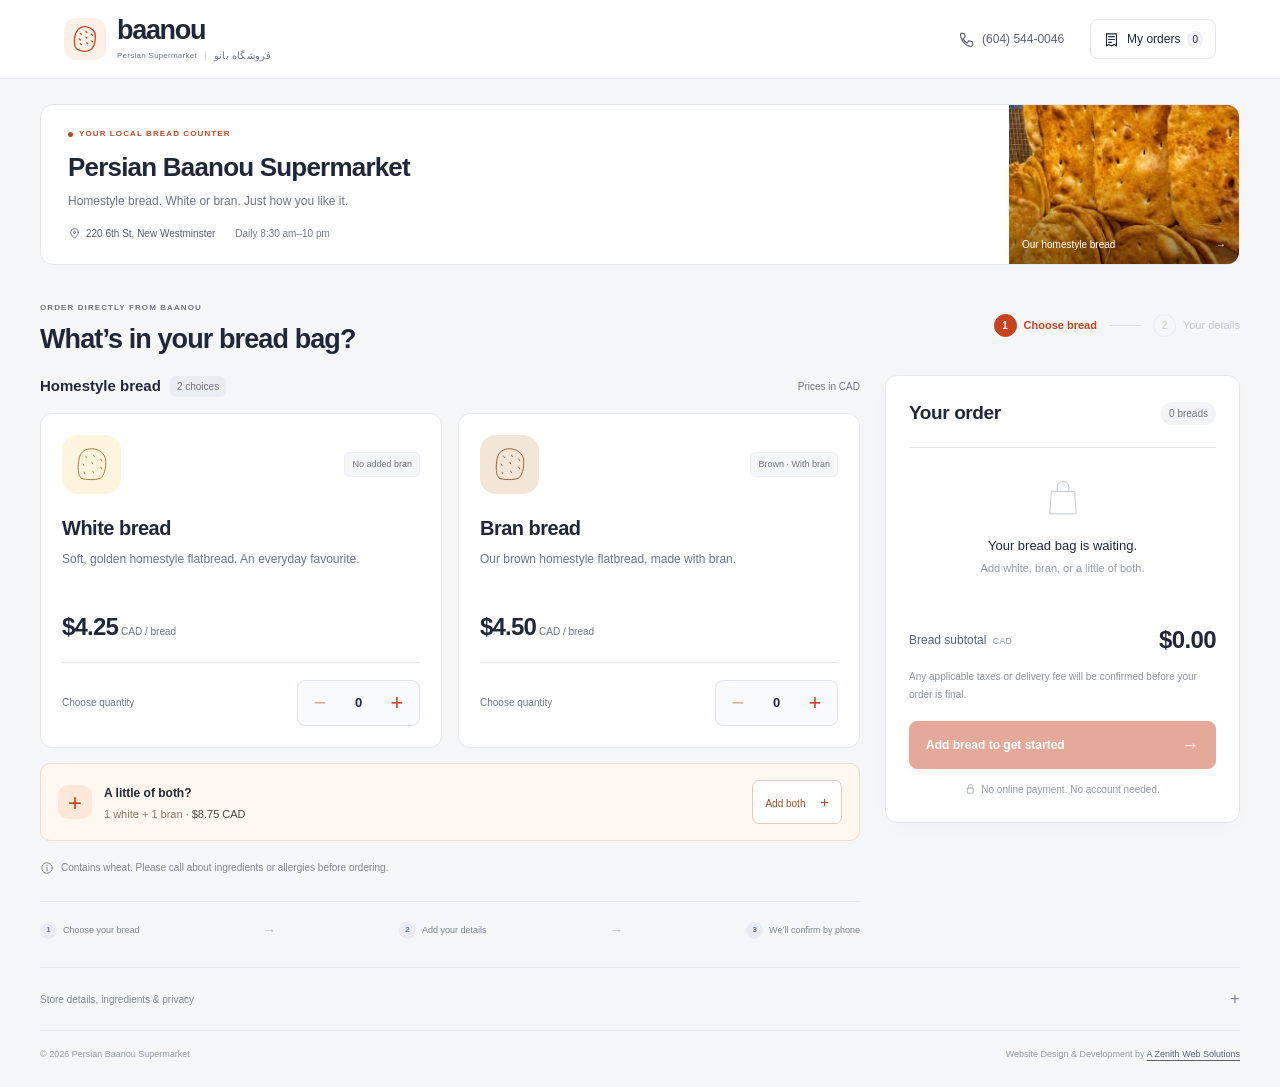
==== commit 52876eef: "Build Baanou ordering app with fast checkout, repeat orders and duplicate-safe retries" ====
--- a/index.html
+++ b/index.html
@@ -1,9 +1,10 @@
 <!doctype html>
-<html lang="en-CA"><head><meta charset="utf-8"><meta name="viewport" content="width=device-width,initial-scale=1"><meta name="theme-color" content="#fff8ee"><meta name="description" content="Order homestyle white bread ($4.25 CAD) or bran bread ($4.50 CAD) from Persian Baanou Supermarket, 220 6th St, New Westminster. Simple pickup and delivery requests."><title>Order Bread | Persian Baanou Supermarket</title><link rel="stylesheet" href="style.css?v=8"></head><body>
-<header><a class="brand" href="/" aria-label="Persian Baanou Supermarket home"><span class="brand-mark" aria-hidden="true">b.</span><span>Persian Baanou<small>SUPERMARKET <span lang="fa" dir="rtl">فروشگاه بانو</span></small></span></a><a class="call-link" href="tel:+16045440046"><svg viewBox="0 0 24 24" aria-hidden="true"><path d="m5 3 4 1 1 5-3 2a13 13 0 0 0 6 6l2-3 5 1 1 4c-1 5-7 3-12-2S2 4 5 3Z"/></svg><span>(604) 544-0046</span></a></header>
-<main id="order-page" data-step="1"><div class="page-intro"><div><span class="eyebrow">A LITTLE TASTE OF HOME</span><h1>Let’s order your bread.</h1><p>White or bran? Pick your favourites. We’ll confirm by phone.</p></div><button class="history-button" id="history-button" type="button">My requests <span id="history-count">0</span></button></div>
-<div class="mobile-progress" aria-label="Order steps"><button type="button" id="bread-step" aria-current="step"><span>1</span>Your bread</button><span class="step-line"></span><button type="button" id="details-step"><span>2</span>Your details</button></div>
-<div class="order-sheet"><section class="bread-panel" id="breads" aria-labelledby="bread-title"><div class="panel-heading"><h2 id="bread-title"><span>1</span> Choose your bread</h2><small>CAD / bread</small></div><button type="button" id="photo-button" class="bread-reference" aria-label="View bread photo"><img src="assets/bread-reference.webp" alt="Homestyle flatbreads hanging in the bakery, based on the supplied bread photo" width="90" height="108"><span><strong>Homestyle. Golden. Yours.</strong><small>Traditional local-style flatbread.<br>Choose with or without bran.</small><span class="photo-link">View bread photo →</span></span></button><div class="products" id="products"></div><button type="button" class="both-button" id="add-both"><span>One of each?</span> Add white + bran <strong>$8.75</strong><span aria-hidden="true">+</span></button><div class="bread-total"><span><strong>Bread subtotal</strong><small id="cart-count" aria-live="polite">0 breads</small></span><strong id="total" aria-live="polite">$0.00 <small>CAD</small></strong></div><p class="charges-note">Any applicable taxes or delivery fee confirmed separately.</p><button type="button" class="primary mobile-next" id="continue-button" disabled>Choose bread to continue <span aria-hidden="true">→</span></button><noscript>Enable JavaScript to order, or call <a href="tel:+16045440046">(604) 544-0046</a>.</noscript></section>
-<section class="details-panel" id="checkout" aria-labelledby="details-title"><div class="panel-heading"><h2 id="details-title"><span>2</span> Your details</h2><small>No online payment</small></div><div class="mini-summary"><span id="selection-summary">Choose your bread to get started.</span><button type="button" id="edit-bread">Edit</button></div><form id="order-form"><div class="field-row"><label>Full name *<input name="name" autocomplete="name" required maxlength="80" placeholder="First and last name"></label><label>Phone number *<input name="phone" type="tel" inputmode="tel" autocomplete="tel" required maxlength="24" placeholder="(604) 555-0123"></label></div><fieldset><legend>How would you like your bread?</legend><label class="method"><input type="radio" name="method" value="pickup" checked><span>Pickup<small>220 6th St, New Westminster</small></span></label><label class="method"><input type="radio" name="method" value="delivery"><span>Delivery request<small>Area & fee to be confirmed</small></span></label></fieldset><div id="address-field" hidden><label>Delivery address *<input name="address" autocomplete="street-address" maxlength="400" placeholder="Street, unit, city and province"></label><label>Postal code *<input name="postal" autocomplete="postal-code" maxlength="7" placeholder="V3L 3A2"></label></div><details class="optional"><summary>Add a time preference or note <span>Optional</span></summary><label>Preferred time<select name="time"><option value="next">Next available — please contact me</option><option value="morning">Morning · 8 am–11 am</option><option value="afternoon">Afternoon · 12 pm–3 pm</option><option value="evening">Evening · 4 pm–7 pm</option></select></label><label>Note<textarea name="note" maxlength="400" placeholder="Anything we should know?"></textarea></label></details><label class="consent"><input type="checkbox" name="consent" required><span>I agree to share my details with Baanou for this order. *</span></label><p id="form-error" role="alert"></p><button class="primary submit" type="submit" id="submit-button">Send order request <span aria-hidden="true">→</span></button><p class="confirmation-note">We’ll confirm availability, timing and the final amount by phone. No payment is taken here.</p></form></section></div>
-<div class="store-strip"><span><strong>Pickup at Baanou</strong> · 220 6th St, New Westminster</span><a href="https://www.google.com/maps/dir/?api=1&amp;destination=220%206th%20St%2C%20New%20Westminster%2C%20BC%20V3L%203A2" target="_blank" rel="noopener noreferrer">Directions →</a><span>Every day · 8:30 am–10 pm</span></div><details class="fine-print"><summary>Ingredients, pricing & privacy</summary><p>Bread contains wheat. Please call the store about other ingredients and cross-contact before ordering. White bread is $4.25 CAD and bran bread is $4.50 CAD each. Any applicable taxes, delivery fee and delivery area are confirmed by the store before the order is final. Your request is emailed to Baanou. Only basket quantities and request history are saved in your browser; you can remove them through your browser’s site-data settings. The bread photo has been edited from the supplied reference; appearance may vary.</p></details></main>
-<footer><span>© <span id="year"></span> Persian Baanou Supermarket</span><span>Website Design &amp; Development by <a href="https://azenith.net/" target="_blank" rel="noopener noreferrer">A Zenith Web Solutions</a></span></footer><dialog id="result-dialog"><button type="button" class="close" aria-label="Close dialog">×</button><div id="dialog-content"></div></dialog><div id="cart-feedback" role="status" aria-live="polite"></div><script src="app.js?v=8"></script></body></html>
+<html lang="en-CA"><head><meta charset="utf-8"><meta name="viewport" content="width=device-width,initial-scale=1"><meta name="theme-color" content="#ffffff"><meta name="description" content="Order white or bran homestyle bread from Persian Baanou Supermarket in New Westminster. White $4.25 CAD, bran $4.50 CAD. Choose quantities and send your order request."><title>Order Bread · Persian Baanou Supermarket</title><link rel="stylesheet" href="style.css?v=9"></head><body>
+<header class="app-header"><a class="brand" href="/" aria-label="Persian Baanou Supermarket home"><span class="brand-icon" aria-hidden="true"><svg viewBox="0 0 32 32"><path d="M8 27c-4-2-4-11-2-17S14 2 18 3s9 3 9 10-2 13-6 15-9 1-13-1Z"/><path d="m11 10 1 1m5-3 1 1m5 2 1 1m-14 4 1 1m6-3 1 1m5 3 1 1m-13 2 1 1m6-2 1 1"/></svg></span><span>baanou<small>Persian Supermarket <span lang="fa" dir="rtl">فروشگاه بانو</span></small></span></a><div class="header-actions"><a href="tel:+16045440046" class="phone-link"><svg viewBox="0 0 24 24" aria-hidden="true"><path d="m5 3 4 1 1 5-3 2a13 13 0 0 0 6 6l2-3 5 1 1 4c-1 5-7 3-12-2S2 4 5 3Z"/></svg><span>(604) 544-0046</span></a><button type="button" id="history-button" class="history-button"><svg viewBox="0 0 24 24" aria-hidden="true"><path d="M5 4h14v17l-3-2-4 2-4-2-3 2V4ZM8 8h8m-8 4h8m-8 4h4"/></svg>My orders<span id="history-count">0</span></button></div></header>
+<main id="order-page" data-step="1"><section class="store-card" aria-label="Store information"><div class="store-info"><div class="store-kicker"><span></span> YOUR LOCAL BREAD COUNTER</div><h1>Persian Baanou Supermarket</h1><p>Homestyle bread. White or bran. Just how you like it.</p><div class="store-meta"><a href="https://www.google.com/maps/dir/?api=1&amp;destination=220%206th%20St%2C%20New%20Westminster%2C%20BC%20V3L%203A2" target="_blank" rel="noopener noreferrer"><svg viewBox="0 0 24 24" aria-hidden="true"><path d="M19 10c0 5-7 11-7 11S5 15 5 10a7 7 0 1 1 14 0Z"/><circle cx="12" cy="10" r="2"/></svg>220 6th St, New Westminster</a><span>Daily 8:30 am–10 pm</span></div></div><button id="photo-button" class="store-photo" type="button" aria-label="View bread photo"><img src="assets/bread-reference.webp" alt="Traditional rectangular homestyle flatbreads displayed in the bakery" width="180" height="150"><span>Our homestyle bread <span aria-hidden="true">→</span></span></button></section>
+<div class="order-toolbar"><div><span class="section-kicker">ORDER DIRECTLY FROM BAANOU</span><h2 id="page-title">What’s in your bread bag?</h2></div><div class="progress" aria-label="Order steps"><button type="button" id="bread-step" aria-current="step"><span>1</span>Choose bread</button><i aria-hidden="true"></i><button type="button" id="details-step" disabled><span>2</span>Your details</button></div></div>
+<div class="app-layout"><section class="menu-panel" id="breads" aria-label="Choose your bread"><div class="menu-heading"><h3>Homestyle bread <span>2 choices</span></h3><span>Prices in CAD</span></div><div class="products" id="products"></div><div class="pair-card"><div class="pair-icon" aria-hidden="true">+</div><div><strong>A little of both?</strong><p>1 white + 1 bran · <b>$8.75 CAD</b></p></div><button type="button" id="add-both">Add both <span aria-hidden="true">+</span></button></div><button type="button" id="repeat-last" class="repeat-button" hidden><span>Order your last selection again</span><span aria-hidden="true">↻</span></button><div class="menu-note"><svg viewBox="0 0 24 24" aria-hidden="true"><circle cx="12" cy="12" r="9"/><path d="M12 11v6m0-10v1"/></svg><p>Contains wheat. Please call about ingredients or allergies before ordering.</p></div><div class="how-line"><span><b>1</b>Choose your bread</span><i>→</i><span><b>2</b>Add your details</span><i>→</i><span><b>3</b>We’ll confirm by phone</span></div></section>
+<aside class="order-panel" aria-label="Your order"><div class="panel-title"><h3>Your order</h3><span id="cart-count" aria-live="polite">0 breads</span></div><div id="bag-stage"><div id="cart-items"></div><div class="bag-total"><span>Bread subtotal <small>CAD</small></span><strong id="total" aria-live="polite">$0.00</strong></div><p class="fee-note">Any applicable taxes or delivery fee will be confirmed before your order is final.</p><button type="button" class="primary" id="continue-button" disabled>Add bread to get started <span aria-hidden="true">→</span></button><p class="no-payment"><svg viewBox="0 0 24 24" aria-hidden="true"><path d="M6 10h12v11H6z M8 10V6a4 4 0 0 1 8 0v4"/></svg>No online payment. No account needed.</p></div>
+<section id="checkout" hidden aria-label="Your details"><div class="mini-summary"><span id="selection-summary"></span><button type="button" id="edit-bread">Edit</button></div><form id="order-form" novalidate><div class="field-row"><label for="customer-name">Full name <span>*</span></label><input id="customer-name" name="name" autocomplete="name" maxlength="80" required placeholder="First and last name"><small class="field-error" id="name-error"></small></div><div class="field-row"><label for="customer-phone">Phone number <span>*</span></label><input id="customer-phone" name="phone" type="tel" inputmode="tel" autocomplete="tel" maxlength="24" required placeholder="(604) 555-0123"><small class="field-error" id="phone-error"></small></div><fieldset><legend>Receive your bread</legend><label class="method"><input name="method" type="radio" value="pickup" checked><span>Pickup<small>220 6th St</small></span></label><label class="method"><input name="method" type="radio" value="delivery"><span>Delivery request<small>Area & fee confirmed</small></span></label></fieldset><div id="address-field" hidden><div class="field-row"><label for="customer-address">Delivery address <span>*</span></label><input id="customer-address" name="address" autocomplete="street-address" maxlength="400" placeholder="Street, unit, city and province"><small class="field-error" id="address-error"></small></div><div class="field-row"><label for="customer-postal">Postal code <span>*</span></label><input id="customer-postal" name="postal" autocomplete="postal-code" maxlength="7" placeholder="V3L 3A2"><small class="field-error" id="postal-error"></small></div></div><details class="optional"><summary>Time preference or note <span>Optional +</span></summary><label>Preferred time<select name="time"><option value="next">Next available — please contact me</option><option value="morning">Morning · 8:30 am–11 am</option><option value="afternoon">Afternoon · 12 pm–3 pm</option><option value="evening">Evening · 4 pm–7 pm</option></select></label><label>Note<textarea name="note" maxlength="400" placeholder="Anything we should know?"></textarea></label></details><label class="consent"><input type="checkbox" name="consent" required><span>I agree to share my details with Baanou for this order.</span></label><small class="field-error" id="consent-error"></small><p id="form-error" role="alert"></p><div class="checkout-total"><span>Bread subtotal</span><strong id="checkout-total">$0.00 CAD</strong></div><button class="primary" id="submit-button" type="submit">Send order request <span aria-hidden="true">→</span></button><p class="no-payment">We’ll call to confirm availability, timing and the final amount. No payment is taken here.</p></form></section></aside></div>
+<details class="store-details"><summary>Store details, ingredients & privacy <span>+</span></summary><div><p><strong>Persian Baanou Supermarket</strong><br>220 6th St, New Westminster, BC V3L 3A2<br>Daily 8:30 am–10 pm · <a href="tel:+16045440046">(604) 544-0046</a></p><p>Breads contain wheat. Call about ingredients or cross-contact. White bread is $4.25 CAD; bran bread is $4.50 CAD. Any applicable taxes, delivery fees, availability and timing are confirmed by Baanou. Bread imagery is edited from the supplied reference photo. Basket quantities and request history are saved on this device and can be removed through browser site-data settings. Your request is sent to Baanou by email.</p></div></details></main>
+<div id="mobile-bag" class="mobile-bag"><div><span id="mobile-count">0 breads</span><strong id="mobile-total" aria-live="polite">$0.00 <small>CAD</small></strong></div><button type="button" class="primary" id="mobile-continue" disabled>Choose your bread <span aria-hidden="true">→</span></button></div><footer><span>© <span id="year"></span> Persian Baanou Supermarket</span><span>Website Design &amp; Development by <a href="https://azenith.net/" target="_blank" rel="noopener noreferrer">A Zenith Web Solutions</a></span></footer><noscript>To order, enable JavaScript or call <a href="tel:+16045440046">(604) 544-0046</a>.</noscript><dialog id="result-dialog"><button type="button" class="close" aria-label="Close dialog">×</button><div id="dialog-content"></div></dialog><div id="cart-feedback" role="status" aria-live="polite"></div><script src="app.js?v=9"></script></body></html>
--- a/style.css
+++ b/style.css
@@ -1,3 +1,5 @@
-:root{--ink:#452b20;--muted:#856e5f;--accent:#bc441e;--peach:#fff0dd;--line:#ecdcc9;--paper:#fffdf9}*{box-sizing:border-box}html{scroll-behavior:smooth;scroll-padding-top:20px}body{margin:0;background:radial-gradient(ellipse at 0 0,#ffe2aa66,transparent 55%),#fff8ee;color:var(--ink);font:14px/1.5 Arial,Helvetica,sans-serif}a{color:inherit;text-decoration:none}button,input,select,textarea{font:inherit}button,a,input{touch-action:manipulation}button{cursor:pointer}button:disabled{cursor:default;opacity:.5}[hidden]{display:none!important}button:focus-visible,a:focus-visible,summary:focus-visible{outline:3px solid #db8b29;outline-offset:3px}header{max-width:1100px;margin:auto;display:flex;align-items:center;justify-content:space-between;padding:22px 28px;gap:20px}.brand{display:flex;align-items:center;gap:11px;font-size:19px;font-weight:700;letter-spacing:-.5px}.brand-mark{display:grid;place-items:center;width:44px;height:44px;border-radius:13px;background:#f8c976;color:#87351a;font:italic 35px/1 Georgia,serif}.brand small{display:flex;align-items:center;gap:8px;font-size:8px;letter-spacing:1.6px;font-weight:400;margin-top:3px;color:var(--muted)}.brand small>span{font-size:10px;letter-spacing:0;border-left:1px solid #d1bba1;padding-left:8px}.call-link{display:flex;align-items:center;gap:7px;font-size:13px}.call-link svg{width:18px;height:18px;fill:none;stroke:var(--accent);stroke-width:1.5;stroke-linejoin:round}main{max-width:1100px;margin:0 auto;padding:12px 28px 0}.page-intro{display:flex;align-items:center;justify-content:space-between;gap:20px;margin:5px 0 22px}.eyebrow{color:var(--accent);font-size:9px;font-weight:700;letter-spacing:1.5px}h1{font-size:34px;line-height:1.15;letter-spacing:-1.3px;margin:7px 0 8px;font-weight:750}.page-intro p{font-size:13px;color:var(--muted);margin:0}.history-button{font-size:11px;border:1px solid #e8d4bb;background:#fff8ec;border-radius:8px;min-height:40px;padding:9px 12px;white-space:nowrap;color:var(--muted)}.history-button span{font-size:10px;background:#f4e5ce;border-radius:6px;padding:2px 5px;margin-left:3px}.order-sheet{border:1px solid #ead4b7;background:var(--paper);border-radius:17px;box-shadow:0 10px 40px #9b5c1c0b;display:grid;grid-template-columns:1fr 1fr;overflow:hidden}.bread-panel,.details-panel{padding:25px}.bread-panel{background:linear-gradient(140deg,#fff6e6,#fffdf8)}.details-panel{border-left:1px solid var(--line)}.panel-heading{display:flex;align-items:center;justify-content:space-between;gap:15px;margin-bottom:18px}.panel-heading h2{font-size:16px;letter-spacing:-.3px;margin:0;display:flex;align-items:center;gap:9px}.panel-heading h2>span{display:grid;place-items:center;background:#f5d7a8;color:#893d1f;width:25px;height:25px;border-radius:8px;font-size:12px}.panel-heading>small{font-size:10px;color:var(--muted);white-space:nowrap}.bread-reference{display:flex;align-items:center;gap:18px;text-align:left;border:0;background:none;padding:0;width:100%;margin:0 0 19px;color:var(--ink)}.bread-reference img{width:85px;height:105px;object-fit:cover;border-radius:9px;background:#e0ad4a}.bread-reference strong{display:block;font-size:15px;margin-bottom:5px}.bread-reference small{display:block;font-size:12px;color:var(--muted);line-height:1.6}.photo-link{font-size:11px;color:var(--accent);display:block;margin-top:7px;text-decoration:underline;text-underline-offset:3px}.products{display:grid;gap:10px}.product{padding:14px;border:1px solid #e6d4ba;border-radius:10px;background:var(--paper);transition:border-color .15s,background .15s}.product.selected{border-color:#ce8153;background:#fff5e9}.product-top{display:flex;align-items:center;justify-content:space-between;gap:15px}.product-name{display:flex;align-items:center;gap:9px}.bread-dot{width:19px;height:19px;border-radius:50%;background:#f3d29d;border:3px solid #e6ba7e;flex-shrink:0}.bran .bread-dot{background:#946332;border-color:#ba8b55}.product h3{font-size:15px;line-height:1.2;margin:0;font-weight:700}.product-name small{font-size:11px;display:block;color:var(--muted);margin-top:4px}.product-price{font-size:19px;white-space:nowrap;color:var(--accent);font-weight:700}.product-controls{display:flex;align-items:center;justify-content:space-between;gap:12px;margin-top:12px}.product-controls>small{font-size:11px;color:var(--muted)}.quantity{display:flex;align-items:center;border:1px solid #dfc6a6;border-radius:8px;background:#fffaf3;overflow:hidden}.quantity button{width:43px;height:40px;background:none;border:0;font-size:23px;color:var(--accent);line-height:1}.quantity button:hover:not(:disabled){background:#ffe2b6}.quantity span{min-width:35px;text-align:center;font-weight:700;font-size:14px}.both-button{display:flex;justify-content:space-between;align-items:center;gap:8px;min-height:42px;width:100%;background:#f8ead3;border:1px solid #eed6b4;border-radius:8px;color:#80582e;font-size:11px;padding:10px 12px;margin-top:12px}.both-button>span:first-child{font-weight:700}.both-button strong{font-size:12px;color:var(--ink)}.both-button>span:last-child{font-size:20px;line-height:1}.bread-total{display:flex;justify-content:space-between;align-items:center;margin-top:19px;padding-top:16px;border-top:1px solid var(--line);gap:15px}.bread-total>span>strong{font-size:13px;display:block}.bread-total>span>small{font-size:11px;color:var(--muted);display:block;margin-top:2px}.bread-total>strong{font-size:25px;letter-spacing:-.7px}.bread-total>strong>small{font-size:11px;letter-spacing:0;font-weight:400;color:var(--muted);margin-left:3px}.charges-note{font-size:10px;color:var(--muted);margin:8px 0 0}.mini-summary{background:#fff1dc;border:1px solid #f0daba;padding:9px 11px;font-size:11px;border-radius:7px;display:flex;align-items:center;justify-content:space-between;gap:10px;margin-bottom:18px}.mini-summary>span{line-height:1.6}.mini-summary>button{background:none;border:0;font-size:11px;color:var(--accent);text-decoration:underline;padding:5px;min-height:30px}.field-row{display:grid;grid-template-columns:1fr 1fr;gap:12px}form label{font-size:12px;display:block;font-weight:500;margin-bottom:15px}input:not([type=radio]):not([type=checkbox]),select,textarea{display:block;width:100%;margin-top:6px;min-height:44px;border:1px solid #decfbf;border-radius:7px;background:#fffdfa;padding:11px 10px;color:var(--ink);outline:none;font-size:13px}input:focus,select:focus,textarea:focus{border-color:#d87843;box-shadow:0 0 0 3px #d8784315}input::placeholder,textarea::placeholder{color:#a28d7b;font-size:12px}textarea{resize:vertical;min-height:65px}fieldset{border:0;margin:0 0 2px;padding:0;display:flex;gap:10px}legend{font-size:12px;margin-bottom:10px}.method{border:1px solid var(--line);padding:12px 10px;border-radius:8px;display:flex;align-items:start;gap:7px;flex:1;font-size:12px;cursor:pointer}.method:has(input:checked){background:#fff0d8;border-color:#ce8751}.method small{display:block;color:var(--muted);font-size:9px;font-weight:400;line-height:1.5;margin-top:4px}input[type=radio],input[type=checkbox]{accent-color:var(--accent);margin:2px 0;width:15px;height:15px;flex-shrink:0}.optional{border-top:1px solid var(--line);border-bottom:1px solid var(--line);margin:3px 0 16px}.optional summary{cursor:pointer;padding:12px 0;font-size:11px;min-height:42px}.optional summary>span{float:right;color:var(--muted);font-size:10px}.optional[open] summary{margin-bottom:3px}.consent{display:flex;align-items:start;gap:8px;font-size:10px;line-height:1.7;font-weight:400;color:var(--muted)}.consent input{width:15px;height:15px;margin-top:1px}.primary{display:flex;align-items:center;justify-content:space-between;gap:12px;min-height:48px;padding:12px 17px;border:1px solid var(--accent);background:var(--accent);color:#fffaf5;border-radius:9px;width:100%;font-size:13px;font-weight:700;box-shadow:0 4px 9px #ae48121a}.primary:hover:not(:disabled){background:#9d3211}.primary>span{font-size:20px;line-height:1;font-weight:400}.confirmation-note{font-size:10px;line-height:1.7;color:var(--muted);text-align:center;margin:10px 0 0}#form-error{font-size:12px;color:#a43218;line-height:1.6;margin:0 0 10px}.store-strip{margin-top:17px;display:flex;align-items:center;justify-content:space-between;gap:12px;font-size:10px;color:var(--muted)}.store-strip strong{color:var(--ink);font-weight:500}.store-strip a{color:var(--accent);text-decoration:underline;white-space:nowrap}.fine-print{font-size:10px;color:var(--muted);margin-top:13px;line-height:1.8}.fine-print summary{cursor:pointer;display:list-item}.fine-print p{max-width:900px;margin:8px 0 0}footer{max-width:1100px;margin:15px auto 0;padding:13px 28px 20px;border-top:1px solid var(--line);font-size:9px;color:var(--muted);display:flex;justify-content:space-between;gap:20px}footer a{color:var(--ink);text-decoration:underline;text-underline-offset:3px}.mobile-progress,.mobile-next{display:none}dialog{width:min(460px,92vw);max-height:85vh;overflow:auto;border:1px solid #e5c9a9;background:var(--paper);border-radius:13px;color:var(--ink);padding:28px}dialog::backdrop{background:#3e2715a6;backdrop-filter:blur(3px)}.close{position:absolute;right:8px;top:8px;width:40px;height:40px;border:0;background:none;font-size:26px;color:var(--muted)}dialog h2{font-size:22px;line-height:1.2;margin:12px 0}dialog p,dialog li{font-size:12px;line-height:1.8}dialog ul{padding-left:19px}dialog .primary{margin-top:20px}dialog article{padding:12px 0;border-bottom:1px solid var(--line)}dialog h3{font-size:14px}.success-icon{font-size:28px;color:var(--accent)}.photo-dialog{width:min(420px,92vw);padding:8px;background:#fffcf7}.photo-dialog img{display:block;width:100%;height:auto;max-height:72vh;object-fit:contain}.photo-dialog .close{background:#fff9efe8;border-radius:50%;color:#5d341c;z-index:2}.photo-dialog p{font-size:11px;padding:0 8px;margin:9px 0}#cart-feedback{position:fixed;left:50%;transform:translateX(-50%);bottom:18px;background:#5b3825;color:white;border-radius:7px;padding:10px 15px;font-size:11px;z-index:30;opacity:0;pointer-events:none}#cart-feedback.visible{opacity:1}@media(max-width:900px) and (min-width:701px){.bread-panel,.details-panel{padding:20px}.field-row{grid-template-columns:1fr;gap:0}.method{padding:10px 8px;font-size:11px}.method small{font-size:8px}.panel-heading>small{font-size:9px}.product-name{gap:7px}.product h3{font-size:14px}.bread-reference{gap:12px}.bread-reference strong{font-size:14px}.bread-reference small{font-size:11px}.store-strip{flex-wrap:wrap}}@media(max-width:700px){header{padding:15px 17px}.brand{gap:8px;font-size:16px;letter-spacing:-.4px}.brand-mark{width:36px;height:36px;font-size:29px;border-radius:11px}.brand small{font-size:6px;letter-spacing:1px}.brand small>span{font-size:9px;padding-left:6px}.call-link{font-size:11px;gap:4px}.call-link svg{width:15px;height:15px}main{padding:8px 14px 0;max-width:500px}.page-intro{margin:0 0 15px;gap:10px;align-items:start}.eyebrow{font-size:7px;letter-spacing:1px}h1{font-size:25px;letter-spacing:-1px;margin:6px 0}.page-intro p{font-size:11px;line-height:1.7;max-width:250px}.history-button{font-size:9px;min-height:34px;padding:7px;margin-top:3px}.history-button span{display:none}.mobile-progress{display:flex;align-items:center;gap:13px;margin:0 3px 15px}.mobile-progress button{background:none;border:0;color:#a08b76;display:flex;align-items:center;gap:6px;font-size:11px;padding:5px 0;min-height:34px}.mobile-progress button>span{border:1px solid #e4c6a2;border-radius:50%;width:23px;height:23px;display:grid;place-items:center;font-size:10px}.mobile-progress button[aria-current=step]{color:var(--accent);font-weight:700}.mobile-progress button[aria-current=step]>span{background:var(--accent);color:#fff;border-color:var(--accent)}.step-line{height:1px;background:#e5cfb6;flex:1}.order-sheet{display:block;border-radius:13px}.bread-panel,.details-panel{padding:17px}.panel-heading{margin-bottom:13px}.panel-heading h2{font-size:15px}.panel-heading h2>span{display:none}.panel-heading>small{font-size:9px}.bread-reference{gap:12px;margin-bottom:14px}.bread-reference img{width:68px;height:82px;border-radius:8px}.bread-reference strong{font-size:13px;margin-bottom:4px}.bread-reference small{font-size:11px;line-height:1.5}.photo-link{font-size:10px;margin-top:4px}.product{padding:12px}.product h3{font-size:15px}.product-name small{font-size:10px}.product-name{gap:8px}.product-price{font-size:19px}.product-controls{margin-top:9px}.product-controls>small{font-size:10px}.quantity button{width:43px;height:40px}.quantity span{min-width:31px}.products{gap:9px}.both-button{font-size:10px;min-height:39px;margin-top:10px;padding:8px 10px;gap:5px}.both-button strong{font-size:11px}.bread-total{margin-top:14px;padding-top:13px}.bread-total>strong{font-size:24px}.bread-total>span>strong{font-size:12px}.charges-note{font-size:9px;margin-top:6px}.mobile-next{display:flex;margin-top:14px;min-height:46px;font-size:12px}.details-panel{border:0}.mini-summary{font-size:11px;margin-bottom:16px}.field-row{grid-template-columns:1fr;gap:0}form label{margin-bottom:14px;font-size:12px}input:not([type=radio]):not([type=checkbox]),textarea,select{font-size:16px;padding:11px;min-height:46px}input::placeholder,textarea::placeholder{font-size:13px}.method{padding:12px 9px;gap:7px;font-size:11px;min-height:65px}.method small{font-size:8px}.optional{margin-bottom:15px}.consent{font-size:10px;margin-bottom:13px}.confirmation-note{font-size:10px}.store-strip{display:flex;flex-wrap:wrap;justify-content:flex-start;gap:5px 10px;font-size:9px;line-height:1.8;margin:13px 3px 0}.store-strip>span:last-child{width:100%}.fine-print{font-size:9px;margin:10px 3px 0}footer{padding:12px 17px 18px;font-size:8px;flex-direction:column;gap:5px;align-items:center;text-align:center;margin-top:12px}#order-page[data-step="1"] .details-panel{display:none}#order-page[data-step="2"] .bread-panel{display:none}#order-page[data-step="2"] .page-intro{margin-bottom:13px}#order-page[data-step="2"] .page-intro .eyebrow{display:none}#order-page[data-step="2"] h1{font-size:23px}dialog{padding:25px 20px}dialog h2{font-size:21px}.photo-dialog{padding:8px}}@media(prefers-reduced-motion:reduce){html{scroll-behavior:auto}*{transition:none!important}}
+:root{--ink:#202738;--muted:#6e7482;--accent:#c74320;--accent-dark:#b93714;--line:#e5e7ec;--paper:#fff;--bg:#f5f6f8}*{box-sizing:border-box}html{scroll-behavior:smooth;scroll-padding-top:24px}body{margin:0;background:var(--bg);color:var(--ink);font:14px/1.5 Arial,Helvetica,sans-serif}button,input,select,textarea{font:inherit}button,a,input{touch-action:manipulation}button{cursor:pointer}button:disabled{cursor:default;opacity:.45}a{color:inherit;text-decoration:none}button:focus-visible,a:focus-visible,summary:focus-visible{outline:3px solid #ef936c;outline-offset:4px}[hidden]{display:none!important}h1,h2,h3,p{margin:0}svg{width:20px;height:20px;fill:none;stroke:currentColor;stroke-width:1.6;stroke-linecap:round;stroke-linejoin:round}.app-header{background:var(--paper);border-bottom:1px solid var(--line);padding:17px max(5%,calc((100vw - 1200px)/2));display:flex;align-items:center;justify-content:space-between;gap:20px}.brand{display:flex;align-items:center;gap:11px;font-size:27px;letter-spacing:-1.3px;font-weight:800;line-height:1}.brand-icon{width:42px;height:42px;background:#fef0e7;color:var(--accent);border-radius:12px;display:grid;place-items:center}.brand-icon svg{height:30px;width:30px;stroke-width:1.4}.brand small{display:flex;align-items:center;gap:8px;font-size:8px;letter-spacing:.25px;font-weight:400;color:var(--muted);margin-top:7px}.brand small span{font-size:10px;border-left:1px solid var(--line);padding-left:8px}.header-actions{display:flex;align-items:center;gap:26px}.phone-link{display:flex;align-items:center;gap:7px;font-size:12px;color:#5e6370}.phone-link svg{width:17px;height:17px}.history-button{display:flex;align-items:center;gap:7px;min-height:40px;padding:8px 12px;border:1px solid var(--line);border-radius:8px;background:var(--paper);color:var(--ink);font-size:12px}.history-button svg{width:17px;height:17px}.history-button>span{font-size:10px;background:#f0f1f4;border-radius:10px;padding:1px 5px}main{max-width:1200px;margin:auto;padding:25px 0 0}.store-card{display:flex;justify-content:space-between;gap:20px;background:#fff;border:1px solid var(--line);border-radius:13px;overflow:hidden;min-height:153px}.store-info{padding:23px 27px}.store-kicker{display:flex;align-items:center;gap:6px;font-size:8px;letter-spacing:1.1px;color:var(--accent);font-weight:700}.store-kicker>span{width:5px;height:5px;border-radius:50%;background:var(--accent)}h1{font-size:26px;letter-spacing:-.8px;margin:8px 0 5px;font-weight:750}.store-info>p{font-size:12px;color:var(--muted)}.store-meta{display:flex;gap:20px;align-items:center;font-size:10px;color:#737985;margin-top:16px}.store-meta a{display:flex;align-items:center;gap:5px;color:#555e6a}.store-meta svg{width:13px;height:13px}.store-photo{position:relative;flex-shrink:0;width:230px;border:0;padding:0;background:#c98835;overflow:hidden;text-align:left}.store-photo img{width:100%;height:100%;position:absolute;object-fit:cover;object-position:center 54%}.store-photo:after{content:'';position:absolute;inset:0;background:linear-gradient(transparent 40%,#2a170b80)}.store-photo>span{position:absolute;bottom:12px;left:13px;right:13px;z-index:1;color:white;font-size:10px;display:flex;justify-content:space-between}.order-toolbar{display:flex;align-items:center;justify-content:space-between;gap:25px;margin:30px 0 20px}.section-kicker{font-size:8px;letter-spacing:1.1px;color:var(--muted);font-weight:600}h2{font-size:27px;letter-spacing:-.9px;line-height:1.2;margin-top:7px}.progress{display:flex;align-items:center;gap:12px}.progress button{display:flex;align-items:center;gap:7px;background:none;border:0;color:#8b909b;padding:7px 0;font-size:11px;min-height:40px}.progress button>span{height:23px;width:23px;border-radius:50%;border:1px solid #dce0e7;display:grid;place-items:center;font-size:10px}.progress button[aria-current=step]{color:var(--accent);font-weight:600}.progress button[aria-current=step]>span{background:var(--accent);color:white;border-color:var(--accent)}.progress i{height:1px;width:32px;background:#d8dce3}.app-layout{display:grid;grid-template-columns:minmax(0,1fr) 355px;gap:25px;align-items:start}.menu-heading{display:flex;align-items:center;justify-content:space-between;margin-bottom:15px}.menu-heading h3{font-size:15px;font-weight:600;display:flex;align-items:center;gap:9px}.menu-heading h3 span{font-size:10px;background:#e9ecf1;color:var(--muted);padding:3px 7px;border-radius:6px;font-weight:400}.menu-heading>span{font-size:10px;color:var(--muted)}.products{display:grid;grid-template-columns:repeat(2,minmax(0,1fr));gap:16px}.product{border:1px solid var(--line);border-radius:12px;background:var(--paper);padding:21px;position:relative;overflow:hidden;transition:border-color .15s,box-shadow .15s}.product.selected{border-color:#e3784f;box-shadow:0 0 0 1px #e3784f20}.product-visual{display:flex;align-items:center;justify-content:space-between;margin-bottom:22px}.bread-symbol{height:59px;width:59px;display:grid;place-items:center;border-radius:16px;background:#fff4de;color:#ac7b37}.bran .bread-symbol{color:#91643b;background:#f4e6d6}.bread-symbol svg{width:40px;height:40px;stroke-width:1.25}.product-tag{font-size:9px;background:#f5f6f9;color:#6c7280;border:1px solid #edf0f4;border-radius:5px;padding:5px 7px}.product h3{font-size:20px;letter-spacing:-.5px;line-height:1.2}.product-description{font-size:12px;color:var(--muted);line-height:1.7;min-height:40px;margin:9px 0 20px}.product-price{font-size:24px;font-weight:750;letter-spacing:-.8px}.product-price small{font-size:10px;color:var(--muted);font-weight:400;letter-spacing:0;margin-left:3px}.product-controls{display:flex;align-items:center;justify-content:space-between;gap:10px;border-top:1px solid var(--line);padding-top:17px;margin-top:17px}.product-controls>span{font-size:10px;color:var(--muted)}.quantity{display:flex;align-items:center;border:1px solid #e0e3e9;border-radius:8px;overflow:hidden;background:#f9fafb}.quantity button{width:39px;height:42px;background:none;border:0;color:var(--accent);font-size:22px;font-weight:500;line-height:1}.quantity button:hover:not(:disabled){background:#fff0e9}.quantity input{border:0;outline:none;background:none;width:33px;height:40px;text-align:center;font-size:13px;color:var(--ink);font-weight:700;appearance:textfield;-moz-appearance:textfield;padding:0}.quantity input::-webkit-inner-spin-button,.quantity input::-webkit-outer-spin-button{-webkit-appearance:none;margin:0}.quantity:focus-within{border-color:var(--accent);box-shadow:0 0 0 2px #d74a2210}.pair-card{margin-top:15px;border:1px solid #f0dccc;background:#fff8f1;display:flex;align-items:center;gap:12px;padding:16px 17px;border-radius:10px}.pair-icon{background:#ffe8d7;color:var(--accent);height:34px;width:34px;border-radius:10px;display:grid;place-items:center;font-size:24px;flex-shrink:0}.pair-card strong{font-size:12px;font-weight:600}.pair-card p{font-size:11px;color:#897569;margin-top:3px}.pair-card b{color:#4e443c;font-weight:500}.pair-card>button{margin-left:auto;background:white;border:1px solid #e7c9b6;border-radius:7px;min-height:39px;padding:9px 12px;font-size:10px;color:#9b4c28;white-space:nowrap}.pair-card>button span{font-size:15px;margin-left:12px}.repeat-button{display:flex;align-items:center;justify-content:space-between;width:100%;padding:12px 15px;margin-top:13px;border:1px solid #dce1ea;background:#eef1f6;color:#525e73;border-radius:8px;font-size:12px;min-height:44px}.repeat-button>span:last-child{font-size:20px}.menu-note{display:flex;gap:7px;align-items:start;font-size:10px;color:#7d8390;margin-top:18px;line-height:1.8}.menu-note svg{width:14px;height:14px;flex-shrink:0;margin-top:2px}.how-line{display:flex;gap:13px;align-items:center;margin-top:24px;border-top:1px solid #e1e5ec;padding-top:18px;justify-content:space-between}.how-line>span{font-size:9px;color:#7c8390;display:flex;align-items:center;gap:6px}.how-line b{display:grid;place-items:center;width:17px;height:17px;border-radius:50%;background:#e8ecf2;color:#69758b;font-size:8px}.how-line i{font-style:normal;color:#b2bac7}.order-panel{border:1px solid var(--line);border-radius:12px;padding:23px;background:white;position:sticky;top:22px;box-shadow:0 5px 20px #222c3e04}.panel-title{display:flex;align-items:center;justify-content:space-between;gap:10px;padding-bottom:19px;border-bottom:1px solid var(--line)}.panel-title h3{font-size:19px;letter-spacing:-.4px}.panel-title>span{font-size:10px;background:#f1f3f6;color:var(--muted);border-radius:12px;padding:4px 8px}.empty-bag{padding:30px 0 25px;text-align:center}.empty-bag svg{height:40px;width:40px;color:#c2c9d4;stroke-width:1.15}.empty-bag strong{display:block;font-size:13px;margin-top:12px;font-weight:500}.empty-bag p{font-size:11px;color:#959aa5;margin-top:5px}.cart-item{padding:17px 0;border-bottom:1px solid var(--line)}.cart-item-top{display:flex;align-items:center;justify-content:space-between;gap:12px;font-size:12px}.cart-item-top strong{font-weight:600}.cart-item-top small{font-size:10px;color:var(--muted);font-weight:400;margin-left:5px}.cart-item-bottom{display:flex;align-items:center;justify-content:space-between;margin-top:10px}.cart-item-bottom>span{font-size:10px;color:var(--muted)}.cart-item .quantity button{width:32px;height:34px;font-size:19px}.cart-item .quantity input{height:32px;width:28px;font-size:11px}.bag-total,.checkout-total{display:flex;align-items:center;justify-content:space-between;margin-top:20px;gap:10px}.bag-total>span{font-size:12px;color:#596171}.bag-total small{font-size:9px;font-weight:400;color:#9095a0;margin-left:3px}.bag-total>strong{font-size:24px;letter-spacing:-.6px}.fee-note{font-size:10px;color:#8c919b;line-height:1.8;margin:10px 0 17px}.primary{display:flex;align-items:center;justify-content:space-between;gap:12px;width:100%;min-height:48px;border:1px solid var(--accent);background:var(--accent);color:white;border-radius:8px;padding:13px 16px;font-size:12px;font-weight:650;box-shadow:0 3px 7px #d74a2210}.primary:hover:not(:disabled){background:var(--accent-dark);border-color:var(--accent-dark)}.primary>span{font-size:18px;font-weight:400;line-height:1}.no-payment{font-size:10px;color:#9297a1;line-height:1.8;text-align:center;margin-top:12px;display:flex;align-items:start;justify-content:center;gap:5px}.no-payment svg{width:11px;height:12px;flex-shrink:0;margin-top:2px}.mini-summary{display:flex;align-items:center;justify-content:space-between;gap:10px;background:#f5f6f9;border:1px solid #e9ecf2;border-radius:7px;font-size:10px;padding:10px;margin:17px 0}.mini-summary>span{line-height:1.7;color:#586174}.mini-summary button{border:0;background:none;padding:4px;font-size:10px;color:var(--accent);text-decoration:underline}.field-row{margin-bottom:15px}.field-row label,form>label,legend{font-size:12px;font-weight:500}.field-row label>span{color:#b55d45;margin-left:2px}.field-row>input,select,textarea{display:block;width:100%;border:1px solid #dce1e8;border-radius:7px;padding:11px 12px;min-height:45px;margin-top:6px;font-size:13px;color:var(--ink);outline:none;background:white}.field-row>input:focus,select:focus,textarea:focus{border-color:#e47a56;box-shadow:0 0 0 3px #e47a5610}.field-row>input::placeholder,textarea::placeholder{color:#a8aeb8;font-size:12px}.field-row>input[aria-invalid=true]{border-color:#bd3d24}.field-error{font-size:10px;color:#b03b27;line-height:1.6;display:block;margin-top:4px}.field-error:empty{display:none}fieldset{border:0;padding:0;margin:0 0 10px;display:flex;gap:9px}legend{margin-bottom:10px}.method{display:flex;gap:6px;align-items:start;flex:1;border:1px solid #e1e5ec;border-radius:7px;padding:11px 9px;font-size:11px;cursor:pointer}.method small{display:block;font-size:8px;color:#8b919d;margin-top:4px}.method:has(input:checked){background:#fff4ed;border-color:#e6a082}input[type=radio],input[type=checkbox]{accent-color:var(--accent);height:14px;width:14px;margin:1px 0;flex-shrink:0}.optional{margin-bottom:15px;border-top:1px solid var(--line);border-bottom:1px solid var(--line)}.optional summary{padding:12px 0;font-size:10px;cursor:pointer;min-height:40px}.optional summary>span{float:right;color:#9a9fab;font-size:9px}.optional label{display:block;font-size:11px;margin:0 0 12px}.optional[open] summary{margin-bottom:6px}select,textarea{font-size:12px;min-height:44px}textarea{min-height:64px;resize:vertical}.consent{display:flex!important;align-items:start;gap:8px;font-size:10px!important;color:#7f8692;line-height:1.8;font-weight:400!important}.consent input{margin-top:2px}#form-error{font-size:11px;color:#b33824;line-height:1.7;margin-top:12px}#form-error:empty{display:none}.checkout-total{padding-top:15px;border-top:1px solid var(--line);margin:16px 0;font-size:12px}.checkout-total>strong{font-size:17px}.store-details{margin-top:26px;border-top:1px solid var(--line);padding-top:15px;color:#818894;font-size:10px;line-height:1.9}.store-details summary{cursor:pointer;list-style:none;display:flex;align-items:center;justify-content:space-between;min-height:32px}.store-details summary::-webkit-details-marker{display:none}.store-details summary>span{font-size:17px}.store-details>div{display:grid;grid-template-columns:1fr 2fr;gap:35px;padding:15px 0 0}.store-details p{font-size:11px}.store-details a{text-decoration:underline}footer{max-width:1200px;margin:15px auto 0;padding:17px 0 25px;border-top:1px solid var(--line);display:flex;align-items:center;justify-content:space-between;gap:20px;font-size:9px;color:#9298a3}footer a{color:#586174;text-decoration:underline;text-underline-offset:3px}noscript{display:block;padding:20px;text-align:center}.mobile-bag{display:none}dialog{width:min(465px,92vw);max-height:85vh;overflow:auto;border:1px solid #dfe4ed;border-radius:14px;background:white;color:var(--ink);padding:30px}dialog::backdrop{background:#1e2639aa;backdrop-filter:blur(3px)}.close{position:absolute;right:8px;top:8px;background:none;border:0;color:#838b9b;font-size:25px;width:40px;height:40px}.success-icon{font-size:32px;color:var(--accent);line-height:1.5}dialog h2{font-size:23px;margin:8px 0 13px}dialog p,dialog li{font-size:12px;line-height:1.8}dialog p{margin:10px 0}dialog ul{padding-left:18px}dialog article{padding:15px 0;border-bottom:1px solid var(--line)}dialog h3{font-size:14px}.reorder{background:#fff4ed;color:var(--accent);border:1px solid #efc7b7;min-height:40px;border-radius:7px;padding:8px 12px;font-size:11px;margin-top:10px}dialog .primary{margin-top:20px}.photo-dialog{padding:8px;width:min(430px,94vw)}.photo-dialog img{width:100%;display:block;max-height:72vh;object-fit:contain}.photo-dialog p{font-size:10px;padding:0 8px}.photo-dialog .close{background:#fffffff0;border-radius:50%}#cart-feedback{position:fixed;bottom:25px;left:50%;transform:translateX(-50%);background:#202a3d;color:white;font-size:11px;line-height:1.7;padding:12px 18px;border-radius:8px;z-index:50;box-shadow:0 4px 20px #18253b20;opacity:0;pointer-events:none;max-width:90vw;width:max-content}#cart-feedback.visible{opacity:1}@media(max-width:1270px){main,footer{margin-left:5%;margin-right:5%}}@media(max-width:1050px){.app-layout{grid-template-columns:minmax(0,1fr) 325px;gap:20px}.product{padding:17px}.product h3{font-size:18px}.product-description{font-size:11px}.product-controls{display:block}.product-controls>.quantity{margin-top:9px;width:max-content}.product-controls>span{font-size:10px}.product-visual{margin-bottom:18px}.bread-symbol{width:49px;height:49px;border-radius:12px}.bread-symbol svg{width:33px;height:33px}.product-tag{font-size:8px;padding:4px 5px}.product-price{font-size:22px}.how-line{gap:8px}.how-line>span{font-size:8px;gap:4px}.order-panel{padding:20px}.store-photo{width:200px}.progress{gap:9px}.progress i{width:20px}.pair-card{padding:14px 12px;gap:9px}.pair-card>button{font-size:9px;padding:8px}.pair-icon{width:30px;height:30px}.pair-card strong{font-size:11px}.pair-card p{font-size:10px}}@media(max-width:800px){.app-layout{grid-template-columns:minmax(0,1fr) 305px;gap:17px}.products{grid-template-columns:1fr;gap:12px}.product{padding:16px}.product-visual{float:left;display:block;margin:0 13px 0 0}.bread-symbol{height:44px;width:44px}.bread-symbol svg{width:30px;height:30px}.product-tag{display:none}.product h3{font-size:17px;margin-top:2px}.product-description{min-height:0;font-size:11px;margin:5px 0 15px}.product-price{font-size:20px;display:inline-block}.product-controls{display:flex;justify-content:space-between;padding-top:13px;margin-top:12px}.product-controls>.quantity{margin-top:0}.product-controls>span{font-size:10px}.pair-icon{display:none}.pair-card>button>span{margin-left:5px}.how-line{display:none}.store-info{padding:21px}.store-photo{width:160px}.store-info h1{font-size:23px}.store-meta{flex-wrap:wrap;gap:5px 15px;margin-top:12px}.section-kicker{font-size:7px}h2{font-size:23px}.progress button{font-size:10px}.progress button>span{height:21px;width:21px}.order-toolbar{gap:12px}.order-panel{padding:18px}.history-button{font-size:11px}}@media(max-width:700px){html{scroll-padding-top:15px}.app-header{padding:14px 5%}.brand{font-size:25px;gap:9px}.brand-icon{width:36px;height:36px;border-radius:10px}.brand-icon svg{height:27px;width:27px}.brand small{font-size:7px;margin-top:6px;gap:6px}.brand small span{font-size:9px;padding-left:6px}.header-actions{gap:0}.phone-link{display:none}.history-button{font-size:10px;min-height:36px;padding:7px 9px;gap:5px}.history-button svg{width:15px;height:15px}.history-button>span{font-size:8px}main{margin:0;padding:17px 5% 0}.store-card{min-height:132px;border-radius:10px;gap:0}.store-info{padding:16px}.store-kicker{font-size:6px;letter-spacing:.7px;gap:5px}.store-info h1{font-size:19px;letter-spacing:-.6px;max-width:210px;line-height:1.15;margin:9px 0 7px}.store-info>p{font-size:10px;line-height:1.6;max-width:195px}.store-meta{font-size:8px;display:block;margin-top:10px}.store-meta a{gap:4px;line-height:1.5}.store-meta svg{width:10px;height:10px;flex-shrink:0}.store-meta>span{display:block;margin-top:4px}.store-photo{width:101px}.store-photo>span{font-size:7px;bottom:10px;left:8px;right:8px}.store-photo>span>span{display:none}.order-toolbar{margin:23px 0 15px;display:block}.section-kicker{display:none}h2{font-size:25px;letter-spacing:-.9px;margin:0}.progress{margin-top:14px;gap:14px}.progress button{font-size:11px;min-height:33px;gap:6px}.progress button>span{height:23px;width:23px}.progress i{width:35px}.app-layout{display:block}.menu-heading{margin-bottom:12px}.menu-heading h3{font-size:13px;gap:6px}.menu-heading h3 span{font-size:8px;padding:3px 6px}.menu-heading>span{font-size:9px}.products{grid-template-columns:1fr;gap:12px}.product{padding:17px;border-radius:11px}.product-visual{margin-right:13px}.bread-symbol{width:45px;height:45px}.product h3{font-size:18px}.product-description{font-size:11px;margin:5px 0 16px;line-height:1.6}.product-price{font-size:22px}.product-price small{font-size:9px}.product-controls{padding-top:13px;margin-top:13px}.product-controls>span{font-size:10px}.quantity button{width:43px;height:42px}.quantity input{width:36px;font-size:14px}.pair-card{padding:14px;margin-top:13px;gap:10px}.pair-icon{display:grid;width:30px;height:30px;font-size:22px}.pair-card strong{font-size:12px}.pair-card p{font-size:10px}.pair-card>button{font-size:10px;min-height:39px;padding:9px 10px}.pair-card>button>span{font-size:14px;margin-left:7px}.menu-note{font-size:10px;margin-top:14px;line-height:1.7}.menu-note svg{width:13px;height:13px}.how-line{display:none}.order-panel{position:static;padding:20px;border-radius:11px}.panel-title{padding-bottom:15px}.panel-title h3{font-size:18px}.mini-summary{font-size:11px;padding:10px;margin:15px 0}.field-row{margin-bottom:16px}.field-row label,legend{font-size:12px}.field-row>input,select,textarea{min-height:47px;font-size:16px;padding:12px}.field-row>input::placeholder,textarea::placeholder{font-size:13px}.field-error{font-size:11px;margin-top:5px}.method{font-size:12px;padding:12px 10px;gap:7px}.method small{font-size:9px}.optional summary{font-size:11px;min-height:44px}.optional summary>span{font-size:10px}.consent{font-size:11px!important;line-height:1.7}.consent input{margin-top:2px}.checkout-total{margin:17px 0;padding-top:16px;font-size:13px}.checkout-total>strong{font-size:19px}.primary{min-height:49px;font-size:13px}.no-payment{font-size:10px;line-height:1.8}#form-error{font-size:12px}.mobile-bag{position:fixed;display:flex;align-items:center;justify-content:space-between;gap:20px;left:0;right:0;bottom:0;z-index:30;background:#fffffffa;backdrop-filter:blur(12px);border-top:1px solid #e1e6ed;padding:12px 5% max(12px,env(safe-area-inset-bottom));box-shadow:0 -4px 22px #23324e06}.mobile-bag>div{flex-shrink:0}.mobile-bag>div>span{display:block;font-size:10px;color:#89919e}.mobile-bag>div>strong{display:block;font-size:21px;letter-spacing:-.5px}.mobile-bag small{font-size:9px;color:#8c95a2;font-weight:400;letter-spacing:0}.mobile-bag>.primary{max-width:215px;font-size:12px;min-height:46px}.store-details{margin-top:20px;font-size:9px}.store-details>div{display:block;padding-top:10px}.store-details p{font-size:11px;margin-top:10px}footer{margin:14px 5% 0;padding:14px 0 112px;font-size:8px;display:block;text-align:center;line-height:1.8}footer>span{display:block}#order-page[data-step="1"] .order-panel{display:none}#order-page[data-step="2"] .menu-panel,#order-page[data-step="2"] .store-card{display:none}#order-page[data-step="2"] .order-toolbar{margin-top:0}body.details-active .mobile-bag{display:none}body.details-active footer{padding-bottom:25px}#cart-feedback{bottom:98px;font-size:11px}.photo-dialog{padding:8px}dialog{padding:27px 22px}dialog h2{font-size:22px}}@media(prefers-reduced-motion:reduce){html{scroll-behavior:auto}*{transition:none!important}}
 
-.quantity button{width:44px;height:44px}
+.store-photo img{inset:0}.quantity button{min-width:44px;min-height:44px}.pair-card>button{min-height:44px}@media(max-width:700px){.product{display:grid;grid-template-columns:45px minmax(0,1fr) auto;column-gap:12px;row-gap:0}.product-visual{grid-column:1;grid-row:1 / 3;float:none;margin:0;align-self:start}.product h3{grid-column:2;grid-row:1;align-self:center;font-size:17px;margin:0}.product-price{grid-column:3;grid-row:1;font-size:20px;align-self:center;line-height:1.3;white-space:nowrap}.product-price small{display:block;margin:2px 0 0;text-align:right;font-size:8px}.product-description{grid-column:2 / 4;grid-row:2;font-size:11px;margin:6px 0 0;min-height:34px;line-height:1.6}.product-controls{grid-column:1 / 4;grid-row:3;margin-top:13px;padding-top:12px}.phone-link{display:flex;width:28px;height:36px;justify-content:center}.phone-link>span{display:none}.header-actions{gap:8px}.store-photo>span>span{display:none}}
+
+@media(max-width:700px){.store-info>p{display:none}}
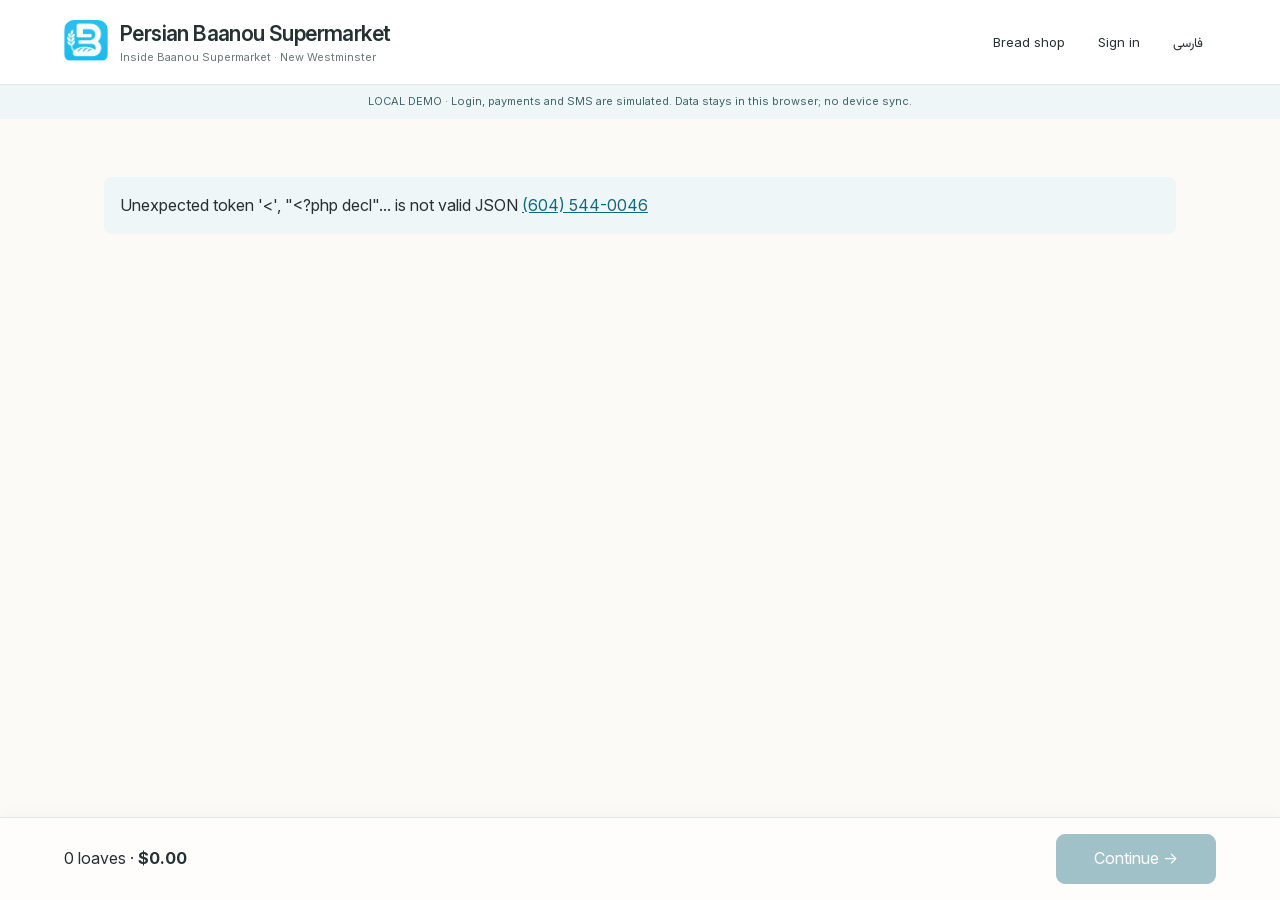
==== commit 4ece841c: "Implement supplied Baanou demo with server accounts, scheduling, pickup and accounting" ====
--- a/index.html
+++ b/index.html
@@ -1,10 +1,392 @@
-<!doctype html>
-<html lang="en-CA"><head><meta charset="utf-8"><meta name="viewport" content="width=device-width,initial-scale=1"><meta name="theme-color" content="#ffffff"><meta name="description" content="Order white or bran homestyle bread from Persian Baanou Supermarket in New Westminster. White $4.25 CAD, bran $4.50 CAD. Choose quantities and send your order request."><title>Order Bread · Persian Baanou Supermarket</title><link rel="stylesheet" href="style.css?v=9"></head><body>
-<header class="app-header"><a class="brand" href="/" aria-label="Persian Baanou Supermarket home"><span class="brand-icon" aria-hidden="true"><svg viewBox="0 0 32 32"><path d="M8 27c-4-2-4-11-2-17S14 2 18 3s9 3 9 10-2 13-6 15-9 1-13-1Z"/><path d="m11 10 1 1m5-3 1 1m5 2 1 1m-14 4 1 1m6-3 1 1m5 3 1 1m-13 2 1 1m6-2 1 1"/></svg></span><span>baanou<small>Persian Supermarket <span lang="fa" dir="rtl">فروشگاه بانو</span></small></span></a><div class="header-actions"><a href="tel:+16045440046" class="phone-link"><svg viewBox="0 0 24 24" aria-hidden="true"><path d="m5 3 4 1 1 5-3 2a13 13 0 0 0 6 6l2-3 5 1 1 4c-1 5-7 3-12-2S2 4 5 3Z"/></svg><span>(604) 544-0046</span></a><button type="button" id="history-button" class="history-button"><svg viewBox="0 0 24 24" aria-hidden="true"><path d="M5 4h14v17l-3-2-4 2-4-2-3 2V4ZM8 8h8m-8 4h8m-8 4h4"/></svg>My orders<span id="history-count">0</span></button></div></header>
-<main id="order-page" data-step="1"><section class="store-card" aria-label="Store information"><div class="store-info"><div class="store-kicker"><span></span> YOUR LOCAL BREAD COUNTER</div><h1>Persian Baanou Supermarket</h1><p>Homestyle bread. White or bran. Just how you like it.</p><div class="store-meta"><a href="https://www.google.com/maps/dir/?api=1&amp;destination=220%206th%20St%2C%20New%20Westminster%2C%20BC%20V3L%203A2" target="_blank" rel="noopener noreferrer"><svg viewBox="0 0 24 24" aria-hidden="true"><path d="M19 10c0 5-7 11-7 11S5 15 5 10a7 7 0 1 1 14 0Z"/><circle cx="12" cy="10" r="2"/></svg>220 6th St, New Westminster</a><span>Daily 8:30 am–10 pm</span></div></div><button id="photo-button" class="store-photo" type="button" aria-label="View bread photo"><img src="assets/bread-reference.webp" alt="Traditional rectangular homestyle flatbreads displayed in the bakery" width="180" height="150"><span>Our homestyle bread <span aria-hidden="true">→</span></span></button></section>
-<div class="order-toolbar"><div><span class="section-kicker">ORDER DIRECTLY FROM BAANOU</span><h2 id="page-title">What’s in your bread bag?</h2></div><div class="progress" aria-label="Order steps"><button type="button" id="bread-step" aria-current="step"><span>1</span>Choose bread</button><i aria-hidden="true"></i><button type="button" id="details-step" disabled><span>2</span>Your details</button></div></div>
-<div class="app-layout"><section class="menu-panel" id="breads" aria-label="Choose your bread"><div class="menu-heading"><h3>Homestyle bread <span>2 choices</span></h3><span>Prices in CAD</span></div><div class="products" id="products"></div><div class="pair-card"><div class="pair-icon" aria-hidden="true">+</div><div><strong>A little of both?</strong><p>1 white + 1 bran · <b>$8.75 CAD</b></p></div><button type="button" id="add-both">Add both <span aria-hidden="true">+</span></button></div><button type="button" id="repeat-last" class="repeat-button" hidden><span>Order your last selection again</span><span aria-hidden="true">↻</span></button><div class="menu-note"><svg viewBox="0 0 24 24" aria-hidden="true"><circle cx="12" cy="12" r="9"/><path d="M12 11v6m0-10v1"/></svg><p>Contains wheat. Please call about ingredients or allergies before ordering.</p></div><div class="how-line"><span><b>1</b>Choose your bread</span><i>→</i><span><b>2</b>Add your details</span><i>→</i><span><b>3</b>We’ll confirm by phone</span></div></section>
-<aside class="order-panel" aria-label="Your order"><div class="panel-title"><h3>Your order</h3><span id="cart-count" aria-live="polite">0 breads</span></div><div id="bag-stage"><div id="cart-items"></div><div class="bag-total"><span>Bread subtotal <small>CAD</small></span><strong id="total" aria-live="polite">$0.00</strong></div><p class="fee-note">Any applicable taxes or delivery fee will be confirmed before your order is final.</p><button type="button" class="primary" id="continue-button" disabled>Add bread to get started <span aria-hidden="true">→</span></button><p class="no-payment"><svg viewBox="0 0 24 24" aria-hidden="true"><path d="M6 10h12v11H6z M8 10V6a4 4 0 0 1 8 0v4"/></svg>No online payment. No account needed.</p></div>
-<section id="checkout" hidden aria-label="Your details"><div class="mini-summary"><span id="selection-summary"></span><button type="button" id="edit-bread">Edit</button></div><form id="order-form" novalidate><div class="field-row"><label for="customer-name">Full name <span>*</span></label><input id="customer-name" name="name" autocomplete="name" maxlength="80" required placeholder="First and last name"><small class="field-error" id="name-error"></small></div><div class="field-row"><label for="customer-phone">Phone number <span>*</span></label><input id="customer-phone" name="phone" type="tel" inputmode="tel" autocomplete="tel" maxlength="24" required placeholder="(604) 555-0123"><small class="field-error" id="phone-error"></small></div><fieldset><legend>Receive your bread</legend><label class="method"><input name="method" type="radio" value="pickup" checked><span>Pickup<small>220 6th St</small></span></label><label class="method"><input name="method" type="radio" value="delivery"><span>Delivery request<small>Area & fee confirmed</small></span></label></fieldset><div id="address-field" hidden><div class="field-row"><label for="customer-address">Delivery address <span>*</span></label><input id="customer-address" name="address" autocomplete="street-address" maxlength="400" placeholder="Street, unit, city and province"><small class="field-error" id="address-error"></small></div><div class="field-row"><label for="customer-postal">Postal code <span>*</span></label><input id="customer-postal" name="postal" autocomplete="postal-code" maxlength="7" placeholder="V3L 3A2"><small class="field-error" id="postal-error"></small></div></div><details class="optional"><summary>Time preference or note <span>Optional +</span></summary><label>Preferred time<select name="time"><option value="next">Next available — please contact me</option><option value="morning">Morning · 8:30 am–11 am</option><option value="afternoon">Afternoon · 12 pm–3 pm</option><option value="evening">Evening · 4 pm–7 pm</option></select></label><label>Note<textarea name="note" maxlength="400" placeholder="Anything we should know?"></textarea></label></details><label class="consent"><input type="checkbox" name="consent" required><span>I agree to share my details with Baanou for this order.</span></label><small class="field-error" id="consent-error"></small><p id="form-error" role="alert"></p><div class="checkout-total"><span>Bread subtotal</span><strong id="checkout-total">$0.00 CAD</strong></div><button class="primary" id="submit-button" type="submit">Send order request <span aria-hidden="true">→</span></button><p class="no-payment">We’ll call to confirm availability, timing and the final amount. No payment is taken here.</p></form></section></aside></div>
-<details class="store-details"><summary>Store details, ingredients & privacy <span>+</span></summary><div><p><strong>Persian Baanou Supermarket</strong><br>220 6th St, New Westminster, BC V3L 3A2<br>Daily 8:30 am–10 pm · <a href="tel:+16045440046">(604) 544-0046</a></p><p>Breads contain wheat. Call about ingredients or cross-contact. White bread is $4.25 CAD; bran bread is $4.50 CAD. Any applicable taxes, delivery fees, availability and timing are confirmed by Baanou. Bread imagery is edited from the supplied reference photo. Basket quantities and request history are saved on this device and can be removed through browser site-data settings. Your request is sent to Baanou by email.</p></div></details></main>
-<div id="mobile-bag" class="mobile-bag"><div><span id="mobile-count">0 breads</span><strong id="mobile-total" aria-live="polite">$0.00 <small>CAD</small></strong></div><button type="button" class="primary" id="mobile-continue" disabled>Choose your bread <span aria-hidden="true">→</span></button></div><footer><span>© <span id="year"></span> Persian Baanou Supermarket</span><span>Website Design &amp; Development by <a href="https://azenith.net/" target="_blank" rel="noopener noreferrer">A Zenith Web Solutions</a></span></footer><noscript>To order, enable JavaScript or call <a href="tel:+16045440046">(604) 544-0046</a>.</noscript><dialog id="result-dialog"><button type="button" class="close" aria-label="Close dialog">×</button><div id="dialog-content"></div></dialog><div id="cart-feedback" role="status" aria-live="polite"></div><script src="app.js?v=9"></script></body></html>
+<!doctype html><html lang="en"><meta charset="utf-8"><meta name="viewport" content="width=device-width,initial-scale=1,viewport-fit=cover,interactive-widget=resizes-content"><title>Persian Baanou · Bread Orders</title><link rel="stylesheet" href="style.css?v=10"><header class="row"><div id="brand" class="brand"></div><nav id="nav"></nav></header><div id="demo" class="demo"></div><main id="app"></main><div id="bar"></div><div id="toast" hidden role="status"></div><script src="assets/prototype/phone.js"></script><script src="initial-state.js"></script><script src="prototype-ui.js?v=10"></script><script src="app.js?v=10"></script><template id="third-party-licences"><pre>Inter
+Copyright (c) 2016 The Inter Project Authors (https://github.com/rsms/inter)
+
+This Font Software is licensed under the SIL Open Font License, Version 1.1.
+This license is copied below, and is also available with a FAQ at:
+http://scripts.sil.org/OFL
+
+-----------------------------------------------------------
+SIL OPEN FONT LICENSE Version 1.1 - 26 February 2007
+-----------------------------------------------------------
+
+PREAMBLE
+The goals of the Open Font License (OFL) are to stimulate worldwide
+development of collaborative font projects, to support the font creation
+efforts of academic and linguistic communities, and to provide a free and
+open framework in which fonts may be shared and improved in partnership
+with others.
+
+The OFL allows the licensed fonts to be used, studied, modified and
+redistributed freely as long as they are not sold by themselves. The
+fonts, including any derivative works, can be bundled, embedded,
+redistributed and/or sold with any software provided that any reserved
+names are not used by derivative works. The fonts and derivatives,
+however, cannot be released under any other type of license. The
+requirement for fonts to remain under this license does not apply
+to any document created using the fonts or their derivatives.
+
+DEFINITIONS
+&quot;Font Software&quot; refers to the set of files released by the Copyright
+Holder(s) under this license and clearly marked as such. This may
+include source files, build scripts and documentation.
+
+&quot;Reserved Font Name&quot; refers to any names specified as such after the
+copyright statement(s).
+
+&quot;Original Version&quot; refers to the collection of Font Software components as
+distributed by the Copyright Holder(s).
+
+&quot;Modified Version&quot; refers to any derivative made by adding to, deleting,
+or substituting -- in part or in whole -- any of the components of the
+Original Version, by changing formats or by porting the Font Software to a
+new environment.
+
+&quot;Author&quot; refers to any designer, engineer, programmer, technical
+writer or other person who contributed to the Font Software.
+
+PERMISSION AND CONDITIONS
+Permission is hereby granted, free of charge, to any person obtaining
+a copy of the Font Software, to use, study, copy, merge, embed, modify,
+redistribute, and sell modified and unmodified copies of the Font
+Software, subject to the following conditions:
+
+1) Neither the Font Software nor any of its individual components,
+in Original or Modified Versions, may be sold by itself.
+
+2) Original or Modified Versions of the Font Software may be bundled,
+redistributed and/or sold with any software, provided that each copy
+contains the above copyright notice and this license. These can be
+included either as stand-alone text files, human-readable headers or
+in the appropriate machine-readable metadata fields within text or
+binary files as long as those fields can be easily viewed by the user.
+
+3) No Modified Version of the Font Software may use the Reserved Font
+Name(s) unless explicit written permission is granted by the corresponding
+Copyright Holder. This restriction only applies to the primary font name as
+presented to the users.
+
+4) The name(s) of the Copyright Holder(s) or the Author(s) of the Font
+Software shall not be used to promote, endorse or advertise any
+Modified Version, except to acknowledge the contribution(s) of the
+Copyright Holder(s) and the Author(s) or with their explicit written
+permission.
+
+5) The Font Software, modified or unmodified, in part or in whole,
+must be distributed entirely under this license, and must not be
+distributed under any other license. The requirement for fonts to
+remain under this license does not apply to any document created
+using the Font Software.
+
+TERMINATION
+This license becomes null and void if any of the above conditions are
+not met.
+
+DISCLAIMER
+THE FONT SOFTWARE IS PROVIDED &quot;AS IS&quot;, WITHOUT WARRANTY OF ANY KIND,
+EXPRESS OR IMPLIED, INCLUDING BUT NOT LIMITED TO ANY WARRANTIES OF
+MERCHANTABILITY, FITNESS FOR A PARTICULAR PURPOSE AND NONINFRINGEMENT
+OF COPYRIGHT, PATENT, TRADEMARK, OR OTHER RIGHT. IN NO EVENT SHALL THE
+COPYRIGHT HOLDER BE LIABLE FOR ANY CLAIM, DAMAGES OR OTHER LIABILITY,
+INCLUDING ANY GENERAL, SPECIAL, INDIRECT, INCIDENTAL, OR CONSEQUENTIAL
+DAMAGES, WHETHER IN AN ACTION OF CONTRACT, TORT OR OTHERWISE, ARISING
+FROM, OUT OF THE USE OR INABILITY TO USE THE FONT SOFTWARE OR FROM
+OTHER DEALINGS IN THE FONT SOFTWARE.
+
+
+Vazirmatn
+Copyright 2015 The Vazirmatn Project Authors (https://github.com/rastikerdar/vazirmatn)
+
+This Font Software is licensed under the SIL Open Font License, Version 1.1.
+This license is copied below, and is also available with a FAQ at:
+http://scripts.sil.org/OFL
+
+
+-----------------------------------------------------------
+SIL OPEN FONT LICENSE Version 1.1 - 26 February 2007
+-----------------------------------------------------------
+
+PREAMBLE
+The goals of the Open Font License (OFL) are to stimulate worldwide
+development of collaborative font projects, to support the font creation
+efforts of academic and linguistic communities, and to provide a free and
+open framework in which fonts may be shared and improved in partnership
+with others.
+
+The OFL allows the licensed fonts to be used, studied, modified and
+redistributed freely as long as they are not sold by themselves. The
+fonts, including any derivative works, can be bundled, embedded,
+redistributed and/or sold with any software provided that any reserved
+names are not used by derivative works. The fonts and derivatives,
+however, cannot be released under any other type of license. The
+requirement for fonts to remain under this license does not apply
+to any document created using the fonts or their derivatives.
+
+DEFINITIONS
+&quot;Font Software&quot; refers to the set of files released by the Copyright
+Holder(s) under this license and clearly marked as such. This may
+include source files, build scripts and documentation.
+
+&quot;Reserved Font Name&quot; refers to any names specified as such after the
+copyright statement(s).
+
+&quot;Original Version&quot; refers to the collection of Font Software components as
+distributed by the Copyright Holder(s).
+
+&quot;Modified Version&quot; refers to any derivative made by adding to, deleting,
+or substituting -- in part or in whole -- any of the components of the
+Original Version, by changing formats or by porting the Font Software to a
+new environment.
+
+&quot;Author&quot; refers to any designer, engineer, programmer, technical
+writer or other person who contributed to the Font Software.
+
+PERMISSION &amp; CONDITIONS
+Permission is hereby granted, free of charge, to any person obtaining
+a copy of the Font Software, to use, study, copy, merge, embed, modify,
+redistribute, and sell modified and unmodified copies of the Font
+Software, subject to the following conditions:
+
+1) Neither the Font Software nor any of its individual components,
+in Original or Modified Versions, may be sold by itself.
+
+2) Original or Modified Versions of the Font Software may be bundled,
+redistributed and/or sold with any software, provided that each copy
+contains the above copyright notice and this license. These can be
+included either as stand-alone text files, human-readable headers or
+in the appropriate machine-readable metadata fields within text or
+binary files as long as those fields can be easily viewed by the user.
+
+3) No Modified Version of the Font Software may use the Reserved Font
+Name(s) unless explicit written permission is granted by the corresponding
+Copyright Holder. This restriction only applies to the primary font name as
+presented to the users.
+
+4) The name(s) of the Copyright Holder(s) or the Author(s) of the Font
+Software shall not be used to promote, endorse or advertise any
+Modified Version, except to acknowledge the contribution(s) of the
+Copyright Holder(s) and the Author(s) or with their explicit written
+permission.
+
+5) The Font Software, modified or unmodified, in part or in whole,
+must be distributed entirely under this license, and must not be
+distributed under any other license. The requirement for fonts to
+remain under this license does not apply to any document created
+using the Font Software.
+
+TERMINATION
+This license becomes null and void if any of the above conditions are
+not met.
+
+DISCLAIMER
+THE FONT SOFTWARE IS PROVIDED &quot;AS IS&quot;, WITHOUT WARRANTY OF ANY KIND,
+EXPRESS OR IMPLIED, INCLUDING BUT NOT LIMITED TO ANY WARRANTIES OF
+MERCHANTABILITY, FITNESS FOR A PARTICULAR PURPOSE AND NONINFRINGEMENT
+OF COPYRIGHT, PATENT, TRADEMARK, OR OTHER RIGHT. IN NO EVENT SHALL THE
+COPYRIGHT HOLDER BE LIABLE FOR ANY CLAIM, DAMAGES OR OTHER LIABILITY,
+INCLUDING ANY GENERAL, SPECIAL, INDIRECT, INCIDENTAL, OR CONSEQUENTIAL
+DAMAGES, WHETHER IN AN ACTION OF CONTRACT, TORT OR OTHERWISE, ARISING
+FROM, OUT OF THE USE OR INABILITY TO USE THE FONT SOFTWARE OR FROM
+OTHER DEALINGS IN THE FONT SOFTWARE.
+
+
+LICENSE
+(The MIT License)
+
+Copyright (c) 2016 @catamphetamine &lt;purecatamphetamine@gmail.com&gt;
+
+Permission is hereby granted, free of charge, to any person obtaining
+a copy of this software and associated documentation files (the
+&#x27;Software&#x27;), to deal in the Software without restriction, including
+without limitation the rights to use, copy, modify, merge, publish,
+distribute, sublicense, and/or sell copies of the Software, and to
+permit persons to whom the Software is furnished to do so, subject to
+the following conditions:
+
+The above copyright notice and this permission notice shall be
+included in all copies or substantial portions of the Software.
+
+THE SOFTWARE IS PROVIDED &#x27;AS IS&#x27;, WITHOUT WARRANTY OF ANY KIND,
+EXPRESS OR IMPLIED, INCLUDING BUT NOT LIMITED TO THE WARRANTIES OF
+MERCHANTABILITY, FITNESS FOR A PARTICULAR PURPOSE AND NONINFRINGEMENT.
+IN NO EVENT SHALL THE AUTHORS OR COPYRIGHT HOLDERS BE LIABLE FOR ANY
+CLAIM, DAMAGES OR OTHER LIABILITY, WHETHER IN AN ACTION OF CONTRACT,
+TORT OR OTHERWISE, ARISING FROM, OUT OF OR IN CONNECTION WITH THE
+SOFTWARE OR THE USE OR OTHER DEALINGS IN THE SOFTWARE.
+
+LICENSE.Apache
+                                 Apache License
+                           Version 2.0, January 2004
+                        http://www.apache.org/licenses/
+
+   TERMS AND CONDITIONS FOR USE, REPRODUCTION, AND DISTRIBUTION
+
+   1. Definitions.
+
+      &quot;License&quot; shall mean the terms and conditions for use, reproduction,
+      and distribution as defined by Sections 1 through 9 of this document.
+
+      &quot;Licensor&quot; shall mean the copyright owner or entity authorized by
+      the copyright owner that is granting the License.
+
+      &quot;Legal Entity&quot; shall mean the union of the acting entity and all
+      other entities that control, are controlled by, or are under common
+      control with that entity. For the purposes of this definition,
+      &quot;control&quot; means (i) the power, direct or indirect, to cause the
+      direction or management of such entity, whether by contract or
+      otherwise, or (ii) ownership of fifty percent (50%) or more of the
+      outstanding shares, or (iii) beneficial ownership of such entity.
+
+      &quot;You&quot; (or &quot;Your&quot;) shall mean an individual or Legal Entity
+      exercising permissions granted by this License.
+
+      &quot;Source&quot; form shall mean the preferred form for making modifications,
+      including but not limited to software source code, documentation
+      source, and configuration files.
+
+      &quot;Object&quot; form shall mean any form resulting from mechanical
+      transformation or translation of a Source form, including but
+      not limited to compiled object code, generated documentation,
+      and conversions to other media types.
+
+      &quot;Work&quot; shall mean the work of authorship, whether in Source or
+      Object form, made available under the License, as indicated by a
+      copyright notice that is included in or attached to the work
+      (an example is provided in the Appendix below).
+
+      &quot;Derivative Works&quot; shall mean any work, whether in Source or Object
+      form, that is based on (or derived from) the Work and for which the
+      editorial revisions, annotations, elaborations, or other modifications
+      represent, as a whole, an original work of authorship. For the purposes
+      of this License, Derivative Works shall not include works that remain
+      separable from, or merely link (or bind by name) to the interfaces of,
+      the Work and Derivative Works thereof.
+
+      &quot;Contribution&quot; shall mean any work of authorship, including
+      the original version of the Work and any modifications or additions
+      to that Work or Derivative Works thereof, that is intentionally
+      submitted to Licensor for inclusion in the Work by the copyright owner
+      or by an individual or Legal Entity authorized to submit on behalf of
+      the copyright owner. For the purposes of this definition, &quot;submitted&quot;
+      means any form of electronic, verbal, or written communication sent
+      to the Licensor or its representatives, including but not limited to
+      communication on electronic mailing lists, source code control systems,
+      and issue tracking systems that are managed by, or on behalf of, the
+      Licensor for the purpose of discussing and improving the Work, but
+      excluding communication that is conspicuously marked or otherwise
+      designated in writing by the copyright owner as &quot;Not a Contribution.&quot;
+
+      &quot;Contributor&quot; shall mean Licensor and any individual or Legal Entity
+      on behalf of whom a Contribution has been received by Licensor and
+      subsequently incorporated within the Work.
+
+   2. Grant of Copyright License. Subject to the terms and conditions of
+      this License, each Contributor hereby grants to You a perpetual,
+      worldwide, non-exclusive, no-charge, royalty-free, irrevocable
+      copyright license to reproduce, prepare Derivative Works of,
+      publicly display, publicly perform, sublicense, and distribute the
+      Work and such Derivative Works in Source or Object form.
+
+   3. Grant of Patent License. Subject to the terms and conditions of
+      this License, each Contributor hereby grants to You a perpetual,
+      worldwide, non-exclusive, no-charge, royalty-free, irrevocable
+      (except as stated in this section) patent license to make, have made,
+      use, offer to sell, sell, import, and otherwise transfer the Work,
+      where such license applies only to those patent claims licensable
+      by such Contributor that are necessarily infringed by their
+      Contribution(s) alone or by combination of their Contribution(s)
+      with the Work to which such Contribution(s) was submitted. If You
+      institute patent litigation against any entity (including a
+      cross-claim or counterclaim in a lawsuit) alleging that the Work
+      or a Contribution incorporated within the Work constitutes direct
+      or contributory patent infringement, then any patent licenses
+      granted to You under this License for that Work shall terminate
+      as of the date such litigation is filed.
+
+   4. Redistribution. You may reproduce and distribute copies of the
+      Work or Derivative Works thereof in any medium, with or without
+      modifications, and in Source or Object form, provided that You
+      meet the following conditions:
+
+      (a) You must give any other recipients of the Work or
+          Derivative Works a copy of this License; and
+
+      (b) You must cause any modified files to carry prominent notices
+          stating that You changed the files; and
+
+      (c) You must retain, in the Source form of any Derivative Works
+          that You distribute, all copyright, patent, trademark, and
+          attribution notices from the Source form of the Work,
+          excluding those notices that do not pertain to any part of
+          the Derivative Works; and
+
+      (d) If the Work includes a &quot;NOTICE&quot; text file as part of its
+          distribution, then any Derivative Works that You distribute must
+          include a readable copy of the attribution notices contained
+          within such NOTICE file, excluding those notices that do not
+          pertain to any part of the Derivative Works, in at least one
+          of the following places: within a NOTICE text file distributed
+          as part of the Derivative Works; within the Source form or
+          documentation, if provided along with the Derivative Works; or,
+          within a display generated by the Derivative Works, if and
+          wherever such third-party notices normally appear. The contents
+          of the NOTICE file are for informational purposes only and
+          do not modify the License. You may add Your own attribution
+          notices within Derivative Works that You distribute, alongside
+          or as an addendum to the NOTICE text from the Work, provided
+          that such additional attribution notices cannot be construed
+          as modifying the License.
+
+      You may add Your own copyright statement to Your modifications and
+      may provide additional or different license terms and conditions
+      for use, reproduction, or distribution of Your modifications, or
+      for any such Derivative Works as a whole, provided Your use,
+      reproduction, and distribution of the Work otherwise complies with
+      the conditions stated in this License.
+
+   5. Submission of Contributions. Unless You explicitly state otherwise,
+      any Contribution intentionally submitted for inclusion in the Work
+      by You to the Licensor shall be under the terms and conditions of
+      this License, without any additional terms or conditions.
+      Notwithstanding the above, nothing herein shall supersede or modify
+      the terms of any separate license agreement you may have executed
+      with Licensor regarding such Contributions.
+
+   6. Trademarks. This License does not grant permission to use the trade
+      names, trademarks, service marks, or product names of the Licensor,
+      except as required for reasonable and customary use in describing the
+      origin of the Work and reproducing the content of the NOTICE file.
+
+   7. Disclaimer of Warranty. Unless required by applicable law or
+      agreed to in writing, Licensor provides the Work (and each
+      Contributor provides its Contributions) on an &quot;AS IS&quot; BASIS,
+      WITHOUT WARRANTIES OR CONDITIONS OF ANY KIND, either express or
+      implied, including, without limitation, any warranties or conditions
+      of TITLE, NON-INFRINGEMENT, MERCHANTABILITY, or FITNESS FOR A
+      PARTICULAR PURPOSE. You are solely responsible for determining the
+      appropriateness of using or redistributing the Work and assume any
+      risks associated with Your exercise of permissions under this License.
+
+   8. Limitation of Liability. In no event and under no legal theory,
+      whether in tort (including negligence), contract, or otherwise,
+      unless required by applicable law (such as deliberate and grossly
+      negligent acts) or agreed to in writing, shall any Contributor be
+      liable to You for damages, including any direct, indirect, special,
+      incidental, or consequential damages of any character arising as a
+      result of this License or out of the use or inability to use the
+      Work (including but not limited to damages for loss of goodwill,
+      work stoppage, computer failure or malfunction, or any and all
+      other commercial damages or losses), even if such Contributor
+      has been advised of the possibility of such damages.
+
+   9. Accepting Warranty or Additional Liability. While redistributing
+      the Work or Derivative Works thereof, You may choose to offer,
+      and charge a fee for, acceptance of support, warranty, indemnity,
+      or other liability obligations and/or rights consistent with this
+      License. However, in accepting such obligations, You may act only
+      on Your own behalf and on Your sole responsibility, not on behalf
+      of any other Contributor, and only if You agree to indemnify,
+      defend, and hold each Contributor harmless for any liability
+      incurred by, or claims asserted against, such Contributor by reason
+      of your accepting any such warranty or additional liability.
+
+   END OF TERMS AND CONDITIONS</pre></template></html>
--- a/style.css
+++ b/style.css
@@ -1,5 +1,25 @@
-:root{--ink:#202738;--muted:#6e7482;--accent:#c74320;--accent-dark:#b93714;--line:#e5e7ec;--paper:#fff;--bg:#f5f6f8}*{box-sizing:border-box}html{scroll-behavior:smooth;scroll-padding-top:24px}body{margin:0;background:var(--bg);color:var(--ink);font:14px/1.5 Arial,Helvetica,sans-serif}button,input,select,textarea{font:inherit}button,a,input{touch-action:manipulation}button{cursor:pointer}button:disabled{cursor:default;opacity:.45}a{color:inherit;text-decoration:none}button:focus-visible,a:focus-visible,summary:focus-visible{outline:3px solid #ef936c;outline-offset:4px}[hidden]{display:none!important}h1,h2,h3,p{margin:0}svg{width:20px;height:20px;fill:none;stroke:currentColor;stroke-width:1.6;stroke-linecap:round;stroke-linejoin:round}.app-header{background:var(--paper);border-bottom:1px solid var(--line);padding:17px max(5%,calc((100vw - 1200px)/2));display:flex;align-items:center;justify-content:space-between;gap:20px}.brand{display:flex;align-items:center;gap:11px;font-size:27px;letter-spacing:-1.3px;font-weight:800;line-height:1}.brand-icon{width:42px;height:42px;background:#fef0e7;color:var(--accent);border-radius:12px;display:grid;place-items:center}.brand-icon svg{height:30px;width:30px;stroke-width:1.4}.brand small{display:flex;align-items:center;gap:8px;font-size:8px;letter-spacing:.25px;font-weight:400;color:var(--muted);margin-top:7px}.brand small span{font-size:10px;border-left:1px solid var(--line);padding-left:8px}.header-actions{display:flex;align-items:center;gap:26px}.phone-link{display:flex;align-items:center;gap:7px;font-size:12px;color:#5e6370}.phone-link svg{width:17px;height:17px}.history-button{display:flex;align-items:center;gap:7px;min-height:40px;padding:8px 12px;border:1px solid var(--line);border-radius:8px;background:var(--paper);color:var(--ink);font-size:12px}.history-button svg{width:17px;height:17px}.history-button>span{font-size:10px;background:#f0f1f4;border-radius:10px;padding:1px 5px}main{max-width:1200px;margin:auto;padding:25px 0 0}.store-card{display:flex;justify-content:space-between;gap:20px;background:#fff;border:1px solid var(--line);border-radius:13px;overflow:hidden;min-height:153px}.store-info{padding:23px 27px}.store-kicker{display:flex;align-items:center;gap:6px;font-size:8px;letter-spacing:1.1px;color:var(--accent);font-weight:700}.store-kicker>span{width:5px;height:5px;border-radius:50%;background:var(--accent)}h1{font-size:26px;letter-spacing:-.8px;margin:8px 0 5px;font-weight:750}.store-info>p{font-size:12px;color:var(--muted)}.store-meta{display:flex;gap:20px;align-items:center;font-size:10px;color:#737985;margin-top:16px}.store-meta a{display:flex;align-items:center;gap:5px;color:#555e6a}.store-meta svg{width:13px;height:13px}.store-photo{position:relative;flex-shrink:0;width:230px;border:0;padding:0;background:#c98835;overflow:hidden;text-align:left}.store-photo img{width:100%;height:100%;position:absolute;object-fit:cover;object-position:center 54%}.store-photo:after{content:'';position:absolute;inset:0;background:linear-gradient(transparent 40%,#2a170b80)}.store-photo>span{position:absolute;bottom:12px;left:13px;right:13px;z-index:1;color:white;font-size:10px;display:flex;justify-content:space-between}.order-toolbar{display:flex;align-items:center;justify-content:space-between;gap:25px;margin:30px 0 20px}.section-kicker{font-size:8px;letter-spacing:1.1px;color:var(--muted);font-weight:600}h2{font-size:27px;letter-spacing:-.9px;line-height:1.2;margin-top:7px}.progress{display:flex;align-items:center;gap:12px}.progress button{display:flex;align-items:center;gap:7px;background:none;border:0;color:#8b909b;padding:7px 0;font-size:11px;min-height:40px}.progress button>span{height:23px;width:23px;border-radius:50%;border:1px solid #dce0e7;display:grid;place-items:center;font-size:10px}.progress button[aria-current=step]{color:var(--accent);font-weight:600}.progress button[aria-current=step]>span{background:var(--accent);color:white;border-color:var(--accent)}.progress i{height:1px;width:32px;background:#d8dce3}.app-layout{display:grid;grid-template-columns:minmax(0,1fr) 355px;gap:25px;align-items:start}.menu-heading{display:flex;align-items:center;justify-content:space-between;margin-bottom:15px}.menu-heading h3{font-size:15px;font-weight:600;display:flex;align-items:center;gap:9px}.menu-heading h3 span{font-size:10px;background:#e9ecf1;color:var(--muted);padding:3px 7px;border-radius:6px;font-weight:400}.menu-heading>span{font-size:10px;color:var(--muted)}.products{display:grid;grid-template-columns:repeat(2,minmax(0,1fr));gap:16px}.product{border:1px solid var(--line);border-radius:12px;background:var(--paper);padding:21px;position:relative;overflow:hidden;transition:border-color .15s,box-shadow .15s}.product.selected{border-color:#e3784f;box-shadow:0 0 0 1px #e3784f20}.product-visual{display:flex;align-items:center;justify-content:space-between;margin-bottom:22px}.bread-symbol{height:59px;width:59px;display:grid;place-items:center;border-radius:16px;background:#fff4de;color:#ac7b37}.bran .bread-symbol{color:#91643b;background:#f4e6d6}.bread-symbol svg{width:40px;height:40px;stroke-width:1.25}.product-tag{font-size:9px;background:#f5f6f9;color:#6c7280;border:1px solid #edf0f4;border-radius:5px;padding:5px 7px}.product h3{font-size:20px;letter-spacing:-.5px;line-height:1.2}.product-description{font-size:12px;color:var(--muted);line-height:1.7;min-height:40px;margin:9px 0 20px}.product-price{font-size:24px;font-weight:750;letter-spacing:-.8px}.product-price small{font-size:10px;color:var(--muted);font-weight:400;letter-spacing:0;margin-left:3px}.product-controls{display:flex;align-items:center;justify-content:space-between;gap:10px;border-top:1px solid var(--line);padding-top:17px;margin-top:17px}.product-controls>span{font-size:10px;color:var(--muted)}.quantity{display:flex;align-items:center;border:1px solid #e0e3e9;border-radius:8px;overflow:hidden;background:#f9fafb}.quantity button{width:39px;height:42px;background:none;border:0;color:var(--accent);font-size:22px;font-weight:500;line-height:1}.quantity button:hover:not(:disabled){background:#fff0e9}.quantity input{border:0;outline:none;background:none;width:33px;height:40px;text-align:center;font-size:13px;color:var(--ink);font-weight:700;appearance:textfield;-moz-appearance:textfield;padding:0}.quantity input::-webkit-inner-spin-button,.quantity input::-webkit-outer-spin-button{-webkit-appearance:none;margin:0}.quantity:focus-within{border-color:var(--accent);box-shadow:0 0 0 2px #d74a2210}.pair-card{margin-top:15px;border:1px solid #f0dccc;background:#fff8f1;display:flex;align-items:center;gap:12px;padding:16px 17px;border-radius:10px}.pair-icon{background:#ffe8d7;color:var(--accent);height:34px;width:34px;border-radius:10px;display:grid;place-items:center;font-size:24px;flex-shrink:0}.pair-card strong{font-size:12px;font-weight:600}.pair-card p{font-size:11px;color:#897569;margin-top:3px}.pair-card b{color:#4e443c;font-weight:500}.pair-card>button{margin-left:auto;background:white;border:1px solid #e7c9b6;border-radius:7px;min-height:39px;padding:9px 12px;font-size:10px;color:#9b4c28;white-space:nowrap}.pair-card>button span{font-size:15px;margin-left:12px}.repeat-button{display:flex;align-items:center;justify-content:space-between;width:100%;padding:12px 15px;margin-top:13px;border:1px solid #dce1ea;background:#eef1f6;color:#525e73;border-radius:8px;font-size:12px;min-height:44px}.repeat-button>span:last-child{font-size:20px}.menu-note{display:flex;gap:7px;align-items:start;font-size:10px;color:#7d8390;margin-top:18px;line-height:1.8}.menu-note svg{width:14px;height:14px;flex-shrink:0;margin-top:2px}.how-line{display:flex;gap:13px;align-items:center;margin-top:24px;border-top:1px solid #e1e5ec;padding-top:18px;justify-content:space-between}.how-line>span{font-size:9px;color:#7c8390;display:flex;align-items:center;gap:6px}.how-line b{display:grid;place-items:center;width:17px;height:17px;border-radius:50%;background:#e8ecf2;color:#69758b;font-size:8px}.how-line i{font-style:normal;color:#b2bac7}.order-panel{border:1px solid var(--line);border-radius:12px;padding:23px;background:white;position:sticky;top:22px;box-shadow:0 5px 20px #222c3e04}.panel-title{display:flex;align-items:center;justify-content:space-between;gap:10px;padding-bottom:19px;border-bottom:1px solid var(--line)}.panel-title h3{font-size:19px;letter-spacing:-.4px}.panel-title>span{font-size:10px;background:#f1f3f6;color:var(--muted);border-radius:12px;padding:4px 8px}.empty-bag{padding:30px 0 25px;text-align:center}.empty-bag svg{height:40px;width:40px;color:#c2c9d4;stroke-width:1.15}.empty-bag strong{display:block;font-size:13px;margin-top:12px;font-weight:500}.empty-bag p{font-size:11px;color:#959aa5;margin-top:5px}.cart-item{padding:17px 0;border-bottom:1px solid var(--line)}.cart-item-top{display:flex;align-items:center;justify-content:space-between;gap:12px;font-size:12px}.cart-item-top strong{font-weight:600}.cart-item-top small{font-size:10px;color:var(--muted);font-weight:400;margin-left:5px}.cart-item-bottom{display:flex;align-items:center;justify-content:space-between;margin-top:10px}.cart-item-bottom>span{font-size:10px;color:var(--muted)}.cart-item .quantity button{width:32px;height:34px;font-size:19px}.cart-item .quantity input{height:32px;width:28px;font-size:11px}.bag-total,.checkout-total{display:flex;align-items:center;justify-content:space-between;margin-top:20px;gap:10px}.bag-total>span{font-size:12px;color:#596171}.bag-total small{font-size:9px;font-weight:400;color:#9095a0;margin-left:3px}.bag-total>strong{font-size:24px;letter-spacing:-.6px}.fee-note{font-size:10px;color:#8c919b;line-height:1.8;margin:10px 0 17px}.primary{display:flex;align-items:center;justify-content:space-between;gap:12px;width:100%;min-height:48px;border:1px solid var(--accent);background:var(--accent);color:white;border-radius:8px;padding:13px 16px;font-size:12px;font-weight:650;box-shadow:0 3px 7px #d74a2210}.primary:hover:not(:disabled){background:var(--accent-dark);border-color:var(--accent-dark)}.primary>span{font-size:18px;font-weight:400;line-height:1}.no-payment{font-size:10px;color:#9297a1;line-height:1.8;text-align:center;margin-top:12px;display:flex;align-items:start;justify-content:center;gap:5px}.no-payment svg{width:11px;height:12px;flex-shrink:0;margin-top:2px}.mini-summary{display:flex;align-items:center;justify-content:space-between;gap:10px;background:#f5f6f9;border:1px solid #e9ecf2;border-radius:7px;font-size:10px;padding:10px;margin:17px 0}.mini-summary>span{line-height:1.7;color:#586174}.mini-summary button{border:0;background:none;padding:4px;font-size:10px;color:var(--accent);text-decoration:underline}.field-row{margin-bottom:15px}.field-row label,form>label,legend{font-size:12px;font-weight:500}.field-row label>span{color:#b55d45;margin-left:2px}.field-row>input,select,textarea{display:block;width:100%;border:1px solid #dce1e8;border-radius:7px;padding:11px 12px;min-height:45px;margin-top:6px;font-size:13px;color:var(--ink);outline:none;background:white}.field-row>input:focus,select:focus,textarea:focus{border-color:#e47a56;box-shadow:0 0 0 3px #e47a5610}.field-row>input::placeholder,textarea::placeholder{color:#a8aeb8;font-size:12px}.field-row>input[aria-invalid=true]{border-color:#bd3d24}.field-error{font-size:10px;color:#b03b27;line-height:1.6;display:block;margin-top:4px}.field-error:empty{display:none}fieldset{border:0;padding:0;margin:0 0 10px;display:flex;gap:9px}legend{margin-bottom:10px}.method{display:flex;gap:6px;align-items:start;flex:1;border:1px solid #e1e5ec;border-radius:7px;padding:11px 9px;font-size:11px;cursor:pointer}.method small{display:block;font-size:8px;color:#8b919d;margin-top:4px}.method:has(input:checked){background:#fff4ed;border-color:#e6a082}input[type=radio],input[type=checkbox]{accent-color:var(--accent);height:14px;width:14px;margin:1px 0;flex-shrink:0}.optional{margin-bottom:15px;border-top:1px solid var(--line);border-bottom:1px solid var(--line)}.optional summary{padding:12px 0;font-size:10px;cursor:pointer;min-height:40px}.optional summary>span{float:right;color:#9a9fab;font-size:9px}.optional label{display:block;font-size:11px;margin:0 0 12px}.optional[open] summary{margin-bottom:6px}select,textarea{font-size:12px;min-height:44px}textarea{min-height:64px;resize:vertical}.consent{display:flex!important;align-items:start;gap:8px;font-size:10px!important;color:#7f8692;line-height:1.8;font-weight:400!important}.consent input{margin-top:2px}#form-error{font-size:11px;color:#b33824;line-height:1.7;margin-top:12px}#form-error:empty{display:none}.checkout-total{padding-top:15px;border-top:1px solid var(--line);margin:16px 0;font-size:12px}.checkout-total>strong{font-size:17px}.store-details{margin-top:26px;border-top:1px solid var(--line);padding-top:15px;color:#818894;font-size:10px;line-height:1.9}.store-details summary{cursor:pointer;list-style:none;display:flex;align-items:center;justify-content:space-between;min-height:32px}.store-details summary::-webkit-details-marker{display:none}.store-details summary>span{font-size:17px}.store-details>div{display:grid;grid-template-columns:1fr 2fr;gap:35px;padding:15px 0 0}.store-details p{font-size:11px}.store-details a{text-decoration:underline}footer{max-width:1200px;margin:15px auto 0;padding:17px 0 25px;border-top:1px solid var(--line);display:flex;align-items:center;justify-content:space-between;gap:20px;font-size:9px;color:#9298a3}footer a{color:#586174;text-decoration:underline;text-underline-offset:3px}noscript{display:block;padding:20px;text-align:center}.mobile-bag{display:none}dialog{width:min(465px,92vw);max-height:85vh;overflow:auto;border:1px solid #dfe4ed;border-radius:14px;background:white;color:var(--ink);padding:30px}dialog::backdrop{background:#1e2639aa;backdrop-filter:blur(3px)}.close{position:absolute;right:8px;top:8px;background:none;border:0;color:#838b9b;font-size:25px;width:40px;height:40px}.success-icon{font-size:32px;color:var(--accent);line-height:1.5}dialog h2{font-size:23px;margin:8px 0 13px}dialog p,dialog li{font-size:12px;line-height:1.8}dialog p{margin:10px 0}dialog ul{padding-left:18px}dialog article{padding:15px 0;border-bottom:1px solid var(--line)}dialog h3{font-size:14px}.reorder{background:#fff4ed;color:var(--accent);border:1px solid #efc7b7;min-height:40px;border-radius:7px;padding:8px 12px;font-size:11px;margin-top:10px}dialog .primary{margin-top:20px}.photo-dialog{padding:8px;width:min(430px,94vw)}.photo-dialog img{width:100%;display:block;max-height:72vh;object-fit:contain}.photo-dialog p{font-size:10px;padding:0 8px}.photo-dialog .close{background:#fffffff0;border-radius:50%}#cart-feedback{position:fixed;bottom:25px;left:50%;transform:translateX(-50%);background:#202a3d;color:white;font-size:11px;line-height:1.7;padding:12px 18px;border-radius:8px;z-index:50;box-shadow:0 4px 20px #18253b20;opacity:0;pointer-events:none;max-width:90vw;width:max-content}#cart-feedback.visible{opacity:1}@media(max-width:1270px){main,footer{margin-left:5%;margin-right:5%}}@media(max-width:1050px){.app-layout{grid-template-columns:minmax(0,1fr) 325px;gap:20px}.product{padding:17px}.product h3{font-size:18px}.product-description{font-size:11px}.product-controls{display:block}.product-controls>.quantity{margin-top:9px;width:max-content}.product-controls>span{font-size:10px}.product-visual{margin-bottom:18px}.bread-symbol{width:49px;height:49px;border-radius:12px}.bread-symbol svg{width:33px;height:33px}.product-tag{font-size:8px;padding:4px 5px}.product-price{font-size:22px}.how-line{gap:8px}.how-line>span{font-size:8px;gap:4px}.order-panel{padding:20px}.store-photo{width:200px}.progress{gap:9px}.progress i{width:20px}.pair-card{padding:14px 12px;gap:9px}.pair-card>button{font-size:9px;padding:8px}.pair-icon{width:30px;height:30px}.pair-card strong{font-size:11px}.pair-card p{font-size:10px}}@media(max-width:800px){.app-layout{grid-template-columns:minmax(0,1fr) 305px;gap:17px}.products{grid-template-columns:1fr;gap:12px}.product{padding:16px}.product-visual{float:left;display:block;margin:0 13px 0 0}.bread-symbol{height:44px;width:44px}.bread-symbol svg{width:30px;height:30px}.product-tag{display:none}.product h3{font-size:17px;margin-top:2px}.product-description{min-height:0;font-size:11px;margin:5px 0 15px}.product-price{font-size:20px;display:inline-block}.product-controls{display:flex;justify-content:space-between;padding-top:13px;margin-top:12px}.product-controls>.quantity{margin-top:0}.product-controls>span{font-size:10px}.pair-icon{display:none}.pair-card>button>span{margin-left:5px}.how-line{display:none}.store-info{padding:21px}.store-photo{width:160px}.store-info h1{font-size:23px}.store-meta{flex-wrap:wrap;gap:5px 15px;margin-top:12px}.section-kicker{font-size:7px}h2{font-size:23px}.progress button{font-size:10px}.progress button>span{height:21px;width:21px}.order-toolbar{gap:12px}.order-panel{padding:18px}.history-button{font-size:11px}}@media(max-width:700px){html{scroll-padding-top:15px}.app-header{padding:14px 5%}.brand{font-size:25px;gap:9px}.brand-icon{width:36px;height:36px;border-radius:10px}.brand-icon svg{height:27px;width:27px}.brand small{font-size:7px;margin-top:6px;gap:6px}.brand small span{font-size:9px;padding-left:6px}.header-actions{gap:0}.phone-link{display:none}.history-button{font-size:10px;min-height:36px;padding:7px 9px;gap:5px}.history-button svg{width:15px;height:15px}.history-button>span{font-size:8px}main{margin:0;padding:17px 5% 0}.store-card{min-height:132px;border-radius:10px;gap:0}.store-info{padding:16px}.store-kicker{font-size:6px;letter-spacing:.7px;gap:5px}.store-info h1{font-size:19px;letter-spacing:-.6px;max-width:210px;line-height:1.15;margin:9px 0 7px}.store-info>p{font-size:10px;line-height:1.6;max-width:195px}.store-meta{font-size:8px;display:block;margin-top:10px}.store-meta a{gap:4px;line-height:1.5}.store-meta svg{width:10px;height:10px;flex-shrink:0}.store-meta>span{display:block;margin-top:4px}.store-photo{width:101px}.store-photo>span{font-size:7px;bottom:10px;left:8px;right:8px}.store-photo>span>span{display:none}.order-toolbar{margin:23px 0 15px;display:block}.section-kicker{display:none}h2{font-size:25px;letter-spacing:-.9px;margin:0}.progress{margin-top:14px;gap:14px}.progress button{font-size:11px;min-height:33px;gap:6px}.progress button>span{height:23px;width:23px}.progress i{width:35px}.app-layout{display:block}.menu-heading{margin-bottom:12px}.menu-heading h3{font-size:13px;gap:6px}.menu-heading h3 span{font-size:8px;padding:3px 6px}.menu-heading>span{font-size:9px}.products{grid-template-columns:1fr;gap:12px}.product{padding:17px;border-radius:11px}.product-visual{margin-right:13px}.bread-symbol{width:45px;height:45px}.product h3{font-size:18px}.product-description{font-size:11px;margin:5px 0 16px;line-height:1.6}.product-price{font-size:22px}.product-price small{font-size:9px}.product-controls{padding-top:13px;margin-top:13px}.product-controls>span{font-size:10px}.quantity button{width:43px;height:42px}.quantity input{width:36px;font-size:14px}.pair-card{padding:14px;margin-top:13px;gap:10px}.pair-icon{display:grid;width:30px;height:30px;font-size:22px}.pair-card strong{font-size:12px}.pair-card p{font-size:10px}.pair-card>button{font-size:10px;min-height:39px;padding:9px 10px}.pair-card>button>span{font-size:14px;margin-left:7px}.menu-note{font-size:10px;margin-top:14px;line-height:1.7}.menu-note svg{width:13px;height:13px}.how-line{display:none}.order-panel{position:static;padding:20px;border-radius:11px}.panel-title{padding-bottom:15px}.panel-title h3{font-size:18px}.mini-summary{font-size:11px;padding:10px;margin:15px 0}.field-row{margin-bottom:16px}.field-row label,legend{font-size:12px}.field-row>input,select,textarea{min-height:47px;font-size:16px;padding:12px}.field-row>input::placeholder,textarea::placeholder{font-size:13px}.field-error{font-size:11px;margin-top:5px}.method{font-size:12px;padding:12px 10px;gap:7px}.method small{font-size:9px}.optional summary{font-size:11px;min-height:44px}.optional summary>span{font-size:10px}.consent{font-size:11px!important;line-height:1.7}.consent input{margin-top:2px}.checkout-total{margin:17px 0;padding-top:16px;font-size:13px}.checkout-total>strong{font-size:19px}.primary{min-height:49px;font-size:13px}.no-payment{font-size:10px;line-height:1.8}#form-error{font-size:12px}.mobile-bag{position:fixed;display:flex;align-items:center;justify-content:space-between;gap:20px;left:0;right:0;bottom:0;z-index:30;background:#fffffffa;backdrop-filter:blur(12px);border-top:1px solid #e1e6ed;padding:12px 5% max(12px,env(safe-area-inset-bottom));box-shadow:0 -4px 22px #23324e06}.mobile-bag>div{flex-shrink:0}.mobile-bag>div>span{display:block;font-size:10px;color:#89919e}.mobile-bag>div>strong{display:block;font-size:21px;letter-spacing:-.5px}.mobile-bag small{font-size:9px;color:#8c95a2;font-weight:400;letter-spacing:0}.mobile-bag>.primary{max-width:215px;font-size:12px;min-height:46px}.store-details{margin-top:20px;font-size:9px}.store-details>div{display:block;padding-top:10px}.store-details p{font-size:11px;margin-top:10px}footer{margin:14px 5% 0;padding:14px 0 112px;font-size:8px;display:block;text-align:center;line-height:1.8}footer>span{display:block}#order-page[data-step="1"] .order-panel{display:none}#order-page[data-step="2"] .menu-panel,#order-page[data-step="2"] .store-card{display:none}#order-page[data-step="2"] .order-toolbar{margin-top:0}body.details-active .mobile-bag{display:none}body.details-active footer{padding-bottom:25px}#cart-feedback{bottom:98px;font-size:11px}.photo-dialog{padding:8px}dialog{padding:27px 22px}dialog h2{font-size:22px}}@media(prefers-reduced-motion:reduce){html{scroll-behavior:auto}*{transition:none!important}}
 
-.store-photo img{inset:0}.quantity button{min-width:44px;min-height:44px}.pair-card>button{min-height:44px}@media(max-width:700px){.product{display:grid;grid-template-columns:45px minmax(0,1fr) auto;column-gap:12px;row-gap:0}.product-visual{grid-column:1;grid-row:1 / 3;float:none;margin:0;align-self:start}.product h3{grid-column:2;grid-row:1;align-self:center;font-size:17px;margin:0}.product-price{grid-column:3;grid-row:1;font-size:20px;align-self:center;line-height:1.3;white-space:nowrap}.product-price small{display:block;margin:2px 0 0;text-align:right;font-size:8px}.product-description{grid-column:2 / 4;grid-row:2;font-size:11px;margin:6px 0 0;min-height:34px;line-height:1.6}.product-controls{grid-column:1 / 4;grid-row:3;margin-top:13px;padding-top:12px}.phone-link{display:flex;width:28px;height:36px;justify-content:center}.phone-link>span{display:none}.header-actions{gap:8px}.store-photo>span>span{display:none}}
+:root{--bg:#f7f3eb;--ink:#342e25;--green:#526247;--line:#e5ddcf}*{box-sizing:border-box}body{margin:0;background:var(--bg);color:var(--ink);font:16px/1.65 'Segoe UI',Tahoma,sans-serif}button,input,select,textarea{font:inherit}button{cursor:pointer;background:#fffdf8;border:1px solid var(--line);border-radius:12px;padding:11px 17px;color:inherit;min-height:44px}button:hover{border-color:var(--green)}button:disabled{opacity:.4;cursor:not-allowed}.primary{background:var(--green);color:white}.row{display:flex;align-items:center;justify-content:space-between;gap:12px;flex-wrap:wrap}header{position:sticky;top:0;background:#fffdf8f5;border-bottom:1px solid var(--line);padding:16px max(20px,5vw);z-index:5}.brand{font:29px Georgia,serif}.brand small{display:block;font:10px 'Segoe UI';letter-spacing:4px;color:var(--green)}nav{display:flex;gap:7px;flex-wrap:wrap}.demo{padding:7px 16px;background:#e6eadc;text-align:center;font-size:12px;color:#43523c}main{max-width:1150px;margin:auto;padding:32px 20px 110px}h1,h2,h3{font-family:Georgia,Tahoma,serif;font-weight:400;line-height:1.2}h1{font-size:clamp(38px,6vw,70px);margin:20px 0;max-width:760px}h2{font-size:34px}h3{font-size:25px;margin:14px 0}.muted{color:#766e60}.eyebrow{font-size:12px;letter-spacing:3px;color:var(--green);text-transform:uppercase}.hero{padding:25px 0 36px}.grid{display:grid;grid-template-columns:repeat(3,1fr);gap:22px}.card{border:1px solid var(--line);border-radius:22px;background:#fffdf8;overflow:hidden;box-shadow:0 8px 25px #59441d0a}.pad{padding:23px}.art{height:220px;background:radial-gradient(ellipse at center,#eadcc0,#b9a17b);display:flex;align-items:center;justify-content:center;overflow:hidden}.art svg{height:90%;width:94%;filter:drop-shadow(0 13px 8px #44291350)}.art img{width:100%;height:100%;object-fit:cover}.qty{display:flex;gap:15px;align-items:center}.qty button{padding:4px;width:44px;font-size:24px}.bar{position:fixed;bottom:0;left:0;right:0;padding:15px max(20px,5vw);background:#fffdf8f5;border-top:1px solid var(--line);z-index:4}.split{display:grid;grid-template-columns:1.4fr 1fr;gap:24px}.steps,.tabs{display:flex;gap:8px;flex-wrap:wrap;margin-bottom:25px}.steps span,.badge{display:inline-block;border-radius:24px;background:#e9ecdf;padding:5px 12px;font-size:12px}.steps .active,.selected{background:#e1e8d4;outline:2px solid var(--green)}label{display:block;margin:15px 0 6px;font-size:14px}input,select,textarea{width:100%;border:1px solid var(--line);background:white;border-radius:10px;padding:12px;color:var(--ink)}input[type=checkbox]{width:auto;min-width:20px;min-height:20px}textarea{resize:vertical}.slots{display:grid;grid-template-columns:repeat(auto-fill,minmax(150px,1fr));gap:10px}.slot{text-align:start}.slot small{display:block}.notice{padding:16px;background:#eceee2;border-radius:12px;margin:18px 0}.actions{display:flex;gap:10px;flex-wrap:wrap;margin-top:22px}.code{font:48px monospace;letter-spacing:7px;color:var(--green)}.center{text-align:center}.stats{display:grid;grid-template-columns:repeat(3,1fr);gap:12px;margin:25px 0}.stat{padding:18px;background:white;border:1px solid var(--line);border-radius:15px}.stat strong{display:block;font:34px Georgia}.tablewrap{overflow:auto}table{width:100%;border-collapse:collapse;font-size:14px}th,td{text-align:start;padding:12px;border-bottom:1px solid var(--line);vertical-align:top;white-space:nowrap}td select{min-width:155px}.small{font-size:13px}.error{color:#963c28}footer{border-top:1px solid var(--line);padding-top:22px;margin-top:40px;font-size:12px}details{border-bottom:1px solid var(--line);padding:15px 0}summary{cursor:pointer;font-size:21px}#toast{position:fixed;bottom:95px;left:50%;transform:translateX(-50%);max-width:90vw;background:#342e25;color:white;padding:15px 22px;border-radius:12px;z-index:20}hr{border:0;border-top:1px solid var(--line)}[dir=rtl] h1{font-size:44px;line-height:1.5}@media(max-width:700px){.grid,.split{grid-template-columns:1fr}.stats{grid-template-columns:repeat(2,1fr)}header{padding:12px}.brand{font-size:23px}nav button{font-size:13px;padding:8px}.hero{padding-top:0}.grid{gap:18px}main{padding-top:24px}.code{font-size:36px}}
+@font-face{font-family:Inter;src:url(assets/prototype/asset-0.woff2) format("woff2");font-weight:100 900;font-display:swap}@font-face{font-family:Vazirmatn;src:url(assets/prototype/asset-1.woff2) format("woff2");font-weight:100 900;font-display:swap}body{font-family:Inter,Vazirmatn,sans-serif}[dir=rtl] body,[dir=rtl] h1,[dir=rtl] h2,[dir=rtl] h3{font-family:Vazirmatn,Tahoma,sans-serif}button:focus-visible,input:focus-visible,select:focus-visible,textarea:focus-visible{outline:3px solid #a5854c;outline-offset:3px}a{color:#526247}.art img{transition:transform .3s}.card:hover .art img{transform:scale(1.035)}@media(prefers-reduced-motion:reduce){*{transition:none!important}}@media(max-width:700px){.hero{padding:0 0 20px}.hero h1,[dir=rtl] .hero h1{font-size:32px;line-height:1.4;margin:14px 0}.hero p{font-size:14px;margin:12px 0}.art{height:180px}.pad{padding:19px}}
+:root{--bg:#fbfaf7;--ink:#253133;--green:#12687b;--line:#e3e8e6;--s1:4px;--s2:8px;--s3:12px;--s4:16px;--s6:24px;--s8:32px;--s12:48px;--s16:64px}body{background:var(--bg);line-height:1.6}header{background:#ffffffed;padding:20px max(24px,5vw);gap:24px;backdrop-filter:blur(12px)}.brand{display:flex;gap:12px;align-items:center;font:600 21px Inter,Vazirmatn,sans-serif;letter-spacing:-.6px}.brand small{font:400 11px Inter,Vazirmatn,sans-serif;letter-spacing:0;color:#6c7778;margin-top:4px}.brandmark{width:44px;height:44px;display:block;position:relative;overflow:hidden;flex:none;border-radius:10px}.brandmark img{position:absolute!important;width:66px!important;max-width:none!important;height:auto!important;left:-11px;top:-9px}.demo{background:#eff6f7;color:#42656c;font-size:11px;padding:8px 20px}nav button{border-color:transparent;background:transparent;font-size:13px;padding:8px 12px}nav button:hover{background:#eff6f7;border-color:transparent}main{max-width:1120px;padding:40px 24px 120px}h1,h2,h3{font-family:Inter,Vazirmatn,sans-serif;letter-spacing:-1.2px}h1{font-size:clamp(34px,4vw,52px);font-weight:500;line-height:1.15;margin:16px 0;max-width:650px}h2{font-weight:500;font-size:32px;margin:12px 0 24px}h3{font-weight:500;font-size:22px;letter-spacing:-.4px}.hero{padding:8px 0 40px}.hero p{max-width:600px;margin-bottom:0;font-size:15px}.eyebrow{font-size:11px;letter-spacing:2px;color:#56777d}.muted{color:#647174}.card{border-radius:14px;box-shadow:none;background:white;border-color:var(--line)}.art{height:220px;background:#f0ebe1}.pad{padding:24px}.grid{gap:24px}.grid h3{font-size:22px;margin:12px 0}.grid .eyebrow{display:none}.grid .pad p{font-size:13px;margin:8px 0 24px}.qty{gap:12px}.qty button{border-radius:50%;border-color:#d9e2df;width:44px;font-size:21px}.primary{background:var(--green);color:#fff;border-color:var(--green)}button{border-radius:9px;min-height:44px;transition:background .15s,border-color .15s}button:focus-visible,input:focus-visible,select:focus-visible,textarea:focus-visible{outline:3px solid #3a9eae;outline-offset:3px}button:disabled{opacity:.4}.bar{background:#fffdfbf5;padding:16px max(24px,5vw);box-shadow:0 -4px 16px #183b4406}.bar .primary{min-width:160px}.badge,.status{font-size:11px;border-radius:5px;padding:4px 8px;background:#eef3f1;color:#526963}.steps{gap:8px;margin-bottom:32px}.steps span{background:transparent;color:#6a7779;border-radius:0;padding:6px 12px;border-bottom:2px solid #e1e7e5}.steps .active{outline:none;background:transparent;color:var(--green);border-color:var(--green)}.selected{outline:2px solid var(--green);background:#edf6f7}.slots{gap:12px}.slot{padding:12px 16px;border-color:#dce5e3}.slot small{font-size:11px;margin-top:4px;color:#5d7073}.notice{background:#eff6f7;border-radius:8px}.pagehead{margin:8px 0 24px}.pagehead h2{margin:8px 0}.tabs{border-bottom:1px solid var(--line);gap:4px;margin-bottom:32px;flex-wrap:nowrap;overflow:auto}.tabs button{white-space:nowrap;border:0;border-radius:0;background:transparent;font-size:13px;color:#6a7778;padding:12px 16px}.tabs .current{color:var(--green);border-bottom:2px solid var(--green)}.queue-intro{margin:0 0 24px}.queue-intro p{margin:0}.daychips{display:flex;gap:8px;align-items:center;flex-wrap:wrap}.daychips input{width:auto;min-width:160px;padding:10px;flex:0 1 190px;background:white}.daychips button{font-size:13px}.metrics{display:grid;grid-template-columns:repeat(4,1fr);margin:32px 0 40px;padding:24px 0;border-block:1px solid var(--line);gap:24px}.metrics>div{display:flex;flex-direction:column;gap:8px}.metrics span{font-size:12px;color:#657477}.metrics b{font-size:28px;font-weight:500}.queue-group{display:grid;grid-template-columns:150px 1fr;gap:32px;margin-bottom:32px}.time-col{display:flex;flex-direction:column;align-items:flex-start;padding-top:16px;gap:4px}.time-col strong{font-size:27px;font-weight:500;letter-spacing:-1px}.time-col span{font-size:11px;color:#697a7c}.time-col b{font-size:14px;font-weight:500}.time-col .overdue{margin-top:12px;color:#98652e}.queue-cards{display:grid;gap:16px}.queue-card{border:1px solid var(--line);padding:24px;border-radius:12px;background:white}.queue-card h3{margin:16px 0 8px;font-size:20px}.items-line{font-size:14px;margin:0 0 20px}.queue-card .primary{font-size:12px}.order-number{font-size:11px;color:#778486}.status-ready{background:#e5f1e5;color:#315b31}.status-baking{background:#fff0d7;color:#856223}.order-details{border:0;border-top:1px solid var(--line);margin:20px 0 0;padding:12px 0 0}.order-details summary{font-size:11px;color:#6d797a}.order-details p{font-size:13px;margin:8px 0}.future-count{margin:24px 0}.empty-state{text-align:center;padding:48px 24px;border:1px dashed var(--line);border-radius:12px}.counter-layout{display:grid;grid-template-columns:1.4fr 1fr;gap:48px;margin-top:32px}.section-title{font-size:17px;margin:0 0 24px;font-weight:500}.counter-breads{margin-bottom:40px;border-top:1px solid var(--line)}.counter-bread{display:flex;justify-content:space-between;align-items:center;gap:16px;padding:16px 0;border-bottom:1px solid var(--line)}.counter-bread b{font-size:14px;font-weight:500}.counter-bread small{display:block;color:#778486;font-size:12px;margin-top:4px}.counter-bread select{width:90px}.counter-summary{background:white;border:1px solid var(--line);border-radius:12px;padding:24px;align-self:start;position:sticky;top:110px}.counter-summary label:first-of-type{margin-top:0}.counter-summary textarea{min-height:80px}.counter-total{margin-top:24px;font-size:13px}.wide{width:100%}.session-label{font-size:13px;margin:24px 0 12px;color:#657679}.measure{max-width:660px}.visit{display:grid;grid-template-columns:1.2fr 1fr;gap:24px 48px;margin-bottom:32px;font-size:13px}.visit strong{font-weight:500}.visit p{margin:8px 0}.visit>p{grid-column:1/-1;margin:0}footer{margin-top:64px;padding-top:32px;color:#6d7a7b;font-size:11px}a{color:var(--green)}[dir=rtl] h1{font-size:44px;letter-spacing:0;line-height:1.5}[dir=rtl] h2,[dir=rtl] h3{letter-spacing:0}.split{gap:32px}label{font-size:13px;margin-top:20px}input,textarea,select{padding:12px;border-radius:8px}td,th{padding:16px 12px;font-size:12px}.tablewrap{border:1px solid var(--line);border-radius:12px;background:white}table tr:last-child td{border:0}details summary{font-size:17px}.art img{transition:none}.card:hover .art img{transform:none}
+@media(max-width:700px){header{padding:16px 20px;gap:16px}.brand{font-size:18px}.brand small{font-size:9px}.brandmark{width:40px;height:40px}nav{width:100%;justify-content:space-between;gap:0}nav button{padding:8px;font-size:12px;min-width:44px}.demo{font-size:10px;padding:8px 20px}main{padding:24px 20px 112px}.hero{padding:0 0 32px}.hero h1,[dir=rtl] .hero h1{font-size:32px;margin:12px 0;line-height:1.35}.hero p{font-size:13px;margin:12px 0 0}.grid{gap:0;border-top:1px solid var(--line)}.grid .card{border:0;border-bottom:1px solid var(--line);background:transparent;border-radius:0;display:grid;grid-template-columns:96px 1fr;gap:16px;padding:24px 0;align-items:center;overflow:visible}.grid .art{height:112px;border-radius:10px}.grid .pad{padding:0;min-width:0}.grid h3{font-size:17px;margin:0 0 4px}.grid .pad p{font-size:11px;margin:4px 0 12px}.grid .row{gap:8px}.grid .row>b{font-size:13px}.qty{gap:10px}.qty button{width:40px;min-height:40px;font-size:20px}.qty b{font-size:14px}.bar{padding:14px 20px;gap:12px}.bar .primary{min-width:120px}.bar>div{font-size:13px}.split,.counter-layout{grid-template-columns:1fr;gap:32px}.counter-summary{position:static}.pagehead{gap:20px;align-items:flex-start}.pagehead h2{font-size:27px}.pagehead>.primary{width:100%}.tabs{margin-bottom:24px}.tabs button{padding:12px}.metrics{grid-template-columns:repeat(2,1fr);gap:24px;margin:24px 0 32px;padding:24px 0}.queue-group{grid-template-columns:1fr;gap:12px;margin-bottom:32px}.time-col{padding:0;display:flex;flex-direction:row;align-items:center;gap:12px;flex-wrap:wrap}.time-col strong{font-size:24px}.time-col .overdue{margin:0}.queue-card{padding:20px}.visit{grid-template-columns:1fr;gap:24px}.visit>p{grid-column:auto}.queue-intro{gap:16px}.queue-intro .small{font-size:12px}.counter-layout .slots{grid-template-columns:repeat(2,1fr)}.stats{gap:12px}h2{font-size:28px}.daychips input{flex:1;min-width:140px}.pad{padding:20px}.code{font-size:36px}}
 
-@media(max-width:700px){.store-info>p{display:none}}
+.daily-overview{margin:0 0 32px;padding:0 0 16px;border:0}.daily-overview>summary{font-size:12px;color:#647174}.daily-overview .metrics{margin:16px 0 0}.time-col strong{direction:ltr;unicode-bidi:isolate}@media(max-width:700px){.qty button{min-width:44px;min-height:44px}}
+.auth-intro{max-width:700px;margin:8px auto 32px}.auth-layout{max-width:880px;margin:auto;align-items:start}.password-form{max-width:560px;margin:24px 0}.staff-panel{max-width:760px;margin:32px 0}.staff-row{padding:24px 0;border-bottom:1px solid var(--line)}.staff-row form{display:grid;grid-template-columns:1fr auto;gap:12px;margin:16px 0}.staff-row form label{grid-column:1/-1;margin:0}.staff-row form input{min-width:0}@media(max-width:700px){.staff-row form{grid-template-columns:1fr}.auth-layout{gap:24px}}
+.register-disclosure{border:0;margin:0;padding:0}.register-disclosure>summary{list-style:none;cursor:pointer;padding:20px 24px;background:white;border:1px solid var(--line);border-radius:12px;font-size:16px;color:var(--green)}.register-disclosure>summary::-webkit-details-marker{display:none}.register-disclosure>summary::after{content:' +';float:inline-end}.register-disclosure[open]>summary::after{content:' −'}.register-disclosure form{margin-top:12px}.register-disclosure:not([open]) form{display:none}
+@media(min-width:701px){.register-disclosure{align-self:start}.register-disclosure>summary{font-size:20px}}
+@media(max-width:700px){
+html{scroll-padding-top:96px}body{font-size:16px}header{padding:12px 16px;min-height:72px;gap:8px;flex-wrap:nowrap;align-items:center;position:sticky;top:0;overflow:visible}.brand{font-size:16px;gap:8px;min-width:0;flex:1;letter-spacing:-.6px}.brand>span:last-child{white-space:nowrap;overflow:hidden;text-overflow:ellipsis}.brand small{display:none}.brandmark{width:36px;height:36px;flex:none}header nav{width:auto;gap:4px;flex-wrap:nowrap;flex:none}header nav>button{width:48px;padding:8px;font-size:16px;min-height:48px}.mobile-menu{position:absolute;top:calc(100% + 4px);inset-inline:12px;padding:8px;background:#fff;border:1px solid var(--line);border-radius:12px;box-shadow:0 12px 36px #21383f24;display:grid;gap:4px}.mobile-menu[hidden]{display:none}.mobile-menu button{text-align:start;border:0;padding:12px 16px;font-size:16px;width:100%;background:white}.mobile-menu button:hover{background:#eef6f7}.demo{font-size:11px;line-height:1.65;padding:8px 16px}.is-admin .demo{font-size:10px}main{padding:24px 16px 48px;min-width:0}.has-orderbar main{padding-bottom:calc(112px + env(safe-area-inset-bottom))}button,.qty button{min-width:48px;min-height:48px}.qty button{width:48px}.qty{gap:8px}.grid .card{grid-template-columns:80px minmax(0,1fr);gap:12px;padding:20px 0}.grid .art{height:112px}.grid .row{align-items:center;gap:12px}.grid .row>b{font-size:14px}.grid .pad p{font-size:12px;line-height:1.6;margin:4px 0 12px}.hero{padding-bottom:24px}.hero h1,[dir=rtl] .hero h1{font-size:30px;line-height:1.3}.hero .eyebrow{font-size:10px}.hero p{font-size:14px;line-height:1.7}.bar{padding:12px 16px calc(12px + env(safe-area-inset-bottom));gap:8px;min-height:80px;box-shadow:0 -2px 12px #1e383e0a}.bar .primary{min-width:116px;min-height:48px}.bar>div{font-size:13px;max-width:calc(100% - 126px)}.bar strong{white-space:nowrap}.steps{gap:4px;margin-bottom:24px;display:grid;grid-template-columns:repeat(4,minmax(0,1fr))}.steps span{font-size:11px;padding:8px 2px;line-height:1.5;text-align:center;overflow-wrap:anywhere}.split{gap:24px}h2{font-size:26px;letter-spacing:-.6px}h3{line-height:1.4}.code{font-size:clamp(28px,9vw,38px);letter-spacing:5px}.pad{padding:20px;min-width:0}label{font-size:14px;margin-top:20px}input,select,textarea,.tablewrap input,.tablewrap select,.counter-bread select{font-size:16px!important;min-height:48px;max-width:100%;min-width:0}textarea{min-height:104px}input[type=checkbox]{min-height:24px;min-width:24px;vertical-align:middle}input[type=file]{font-size:16px!important;padding:8px}label:has(input[type=checkbox]){display:inline-flex;align-items:center;gap:8px;min-height:48px;margin:4px 0}.notice{font-size:14px;overflow-wrap:anywhere}.actions{gap:12px}.actions>button{flex:1;min-width:100px}.auth-intro{margin:0 0 24px}.auth-intro h2{margin:8px 0 12px}.auth-intro p{font-size:14px}.auth-layout .card{border-radius:12px}.auth-layout{gap:16px}.auth-layout .muted{line-height:1.7}.auth-layout .wide{font-size:16px}.register-disclosure>summary{min-height:56px}.pagehead{margin:0 0 24px}.pagehead .eyebrow{font-size:10px}.pagehead>.primary{min-height:52px;font-size:15px}.tabs{gap:0;margin-bottom:24px;padding-bottom:0;scrollbar-width:thin}.tabs button{min-height:48px;padding:12px 16px;font-size:14px;flex:none}.queue-intro{display:grid;gap:12px}.queue-intro .small{font-size:13px}.metrics{gap:24px;padding:20px 0;margin:24px 0}.metrics span{font-size:13px}.metrics b{font-size:26px}.time-col{gap:8px}.time-col span{font-size:12px}.queue-card{padding:20px}.queue-card .row{gap:12px}.queue-card .row>.primary{width:100%;font-size:15px;min-height:48px}.queue-card .items-line{font-size:15px;line-height:1.8}.queue-card h3{font-size:20px}.queue-card .status,.queue-card .badge{font-size:12px}.queue-card .order-details summary{font-size:13px;min-height:48px;padding:12px 0}.counter-layout{gap:32px;margin-top:24px}.counter-summary{padding:20px}.counter-layout .slots,.slots{grid-template-columns:repeat(2,minmax(0,1fr));gap:12px}.slot{min-height:72px;padding:12px}.slot b{font-size:17px}.slot small{font-size:12px;line-height:1.6;overflow-wrap:anywhere}.daychips{display:grid;grid-template-columns:1fr 1fr;gap:12px}.daychips input{grid-column:1/-1;width:100%;min-width:0;max-width:100%;box-sizing:border-box}.daychips button{font-size:15px}.section-title{font-size:19px}.counter-bread{gap:12px}.counter-bread b{font-size:15px}.counter-bread small{font-size:13px}.counter-bread select{width:80px;flex:none}.password-form,.staff-panel{margin:24px 0}.staff-row form{gap:12px}.staff-row>button{width:100%}.staff-panel .small{font-size:14px}.staff-row button{white-space:normal;font-size:15px}
+/* Orders and customer lists reflow into labeled cards; no sideways table scrolling. */
+.tablewrap{overflow:visible;border:0;background:transparent;border-radius:0;max-width:100%}.tablewrap table,.tablewrap tbody{display:block;width:100%}.tablewrap thead,.tablewrap tr:has(>th){display:none}.tablewrap tr{display:block;background:white;border:1px solid var(--line);border-radius:12px;padding:8px 20px;margin:16px 0;max-width:100%}.tablewrap td{display:block;white-space:normal;border:0;padding:12px 0;font-size:14px;line-height:1.8;overflow-wrap:anywhere;max-width:100%}.tablewrap td+td{border-top:1px solid #f0f3f1}.tablewrap td::before{content:attr(data-label);display:block;font-size:12px;color:#66787b;margin-bottom:4px}.tablewrap td:first-child{font-weight:600;font-size:16px}.tablewrap td button{margin-top:8px;width:100%;white-space:normal;font-size:14px}.tablewrap td select{width:100%}.tablewrap td:empty{display:none}.tablewrap td .error{font-size:14px}.visit{gap:24px;font-size:14px}footer{margin-top:40px;font-size:12px;overflow-wrap:anywhere}.visit>p{font-size:13px;line-height:1.8}.visit a{display:inline-block;min-height:44px;padding:4px 0}footer details>summary{min-height:44px;padding:8px 0}#toast{bottom:calc(100px + env(safe-area-inset-bottom));max-width:calc(100vw - 32px);width:max-content;font-size:14px;overflow-wrap:anywhere}.mobile-menu a:focus-visible,.mobile-menu button:focus-visible{outline-offset:-3px}.daily-overview>summary{min-height:48px;padding:12px 0;font-size:14px}
+}
+@media(max-width:350px){.brand{font-size:15px}.brandmark{width:32px;height:34px}.hero h1,[dir=rtl] .hero h1{font-size:28px}.grid h3{font-size:16px}.grid .card{grid-template-columns:72px minmax(0,1fr)}.grid .art{height:108px}.grid .row{gap:8px}.grid .qty{width:100%;justify-content:flex-end}.counter-summary,.pad,.queue-card{padding:16px}.tablewrap tr{padding:8px 16px}}
+@media(max-width:700px) and (max-height:500px){header{position:static}.hero{padding-bottom:16px}.hero h1,[dir=rtl] .hero h1{font-size:24px}.demo{padding:4px 16px}.bar{min-height:64px;padding-top:8px;padding-bottom:calc(8px + env(safe-area-inset-bottom))}}
+@media(max-width:700px){.checkout-layout>aside{order:-1}.queue-intro>p{display:none}.queue-intro{margin-bottom:16px}.is-admin .metrics{grid-template-columns:repeat(4,minmax(0,1fr));gap:12px;margin:20px 0;padding:16px 0}.is-admin .metrics span{font-size:11px;line-height:1.6;min-height:36px;overflow-wrap:anywhere}.is-admin .metrics b{font-size:23px}.is-admin .metrics>div{gap:4px;min-width:0}.daily-overview{margin-top:24px}.daychips{display:flex;flex-wrap:nowrap;gap:8px}.daychips button{padding:10px;font-size:14px;min-width:60px;flex:none}.daychips input{width:120px;flex:1;min-width:0;padding:8px}.tabs{margin-bottom:20px}.queue-intro .small{line-height:1.7}.pagehead{margin-bottom:16px}.pagehead h2{margin-top:4px}.queue-group{margin-top:20px}}
+.time-col b{direction:ltr;unicode-bidi:isolate}
+.session-label{display:inline-flex;align-items:center;border-radius:20px;padding:6px 12px;font-size:13px;background:#eaf4ef;color:#305e46}.wallet-amount{font-size:38px;line-height:1.4;font-weight:500;margin:16px 0 24px}.topup-presets{display:flex;gap:8px;margin-top:12px}.topup-presets button{flex:1}.wallet-transactions{margin:24px 0 0}.wallet-transactions>summary,.personal-password>summary{min-height:48px;padding:12px 0;font-size:15px}.ledger-row{display:flex;justify-content:space-between;gap:16px;border-top:1px solid var(--line);padding:16px 0;font-size:14px}.ledger-row small{display:block;color:#6a7778;font-size:11px;margin-top:4px;line-height:1.7}.ledger-row b{white-space:nowrap}.history-section{margin-top:40px}.history-section>.row{margin-bottom:16px}.history-section select{max-width:240px}.history-card{background:white;border:1px solid var(--line);border-radius:12px;padding:20px;margin:16px 0}.history-card>.small{margin-top:12px}.history-card details{border:0;padding:0;margin:0}.history-card summary{font-size:14px;color:var(--green);min-height:48px;padding:12px 0}.history-card .card{box-shadow:none}.login-modes{display:flex;max-width:880px;margin:0 auto 24px;gap:12px}.login-modes button{flex:1;min-height:48px}.admin-login-layout{grid-template-columns:1fr;max-width:500px}.users-grid{display:grid;grid-template-columns:repeat(2,minmax(0,1fr));gap:24px;margin:24px 0}.user-card{align-self:start}.user-card h3{font-size:22px;margin:0 0 8px}.user-card .row>strong{font-size:23px}.wallet-adjust{border-top:1px solid var(--line);margin-top:24px}.wallet-adjust>.primary{margin-top:16px}.finance-filter{display:grid;grid-template-columns:1fr 1fr 1.2fr auto;gap:16px;align-items:end}.finance-filter label{margin-top:0}.finance-metrics{display:grid;grid-template-columns:repeat(4,minmax(0,1fr));gap:16px;margin:32px 0 16px}.finance-metrics strong{display:block;font-size:26px;font-weight:500;margin-top:12px}.ledger-entry{padding:20px 0;border-bottom:1px solid var(--line)}.ledger-entry p{margin:8px 0}.phone-hint{display:block;font-size:12px;margin:4px 0 0;direction:ltr;text-align:start}.identity-name{color:#21654c!important;letter-spacing:0!important}.menu-identity{font-size:13px;padding:12px 16px;color:#21654c;border-bottom:1px solid var(--line)}.personal-password{margin-top:32px}input[readonly]{background:#f4f6f4;color:#5a6c6c}
+@media(max-width:700px){.brand .identity-name{display:block;font-size:11px;line-height:1.5;max-width:140px;overflow:hidden;text-overflow:ellipsis}.brand{line-height:1.3}.users-grid,.finance-filter{grid-template-columns:1fr;gap:16px}.finance-filter button{width:100%}.finance-metrics{grid-template-columns:repeat(2,minmax(0,1fr));gap:12px;margin-top:24px}.finance-metrics .pad{padding:16px}.finance-metrics strong{font-size:22px}.finance-metrics span{font-size:12px}.history-section>.row{align-items:stretch}.history-section select{max-width:100%}.history-card{padding:16px}.history-card .row{gap:12px}.history-card .card{padding:12px}.ledger-row{flex-wrap:wrap}.ledger-entry .row{align-items:start}.ledger-entry strong{font-size:16px}.wallet-amount{font-size:34px}.topup-presets button{font-size:14px;padding:10px}.wallet-adjust>button{width:100%}.login-modes{gap:8px}.login-modes button{font-size:14px;padding:10px;min-height:52px}.account-layout .pad{padding:20px}}
+.history-card,.user-card,.ledger-entry,.wallet-transactions,.finance-metrics strong,.wallet-amount{overflow-wrap:anywhere}.pagehead h2{max-width:100%;overflow-wrap:anywhere}.pagehead>div{min-width:0}
+
+/* Keep the supplied card layout fluid when only two products are active. */
+.grid{grid-template-columns:repeat(auto-fit,minmax(min(100%,280px),1fr))}
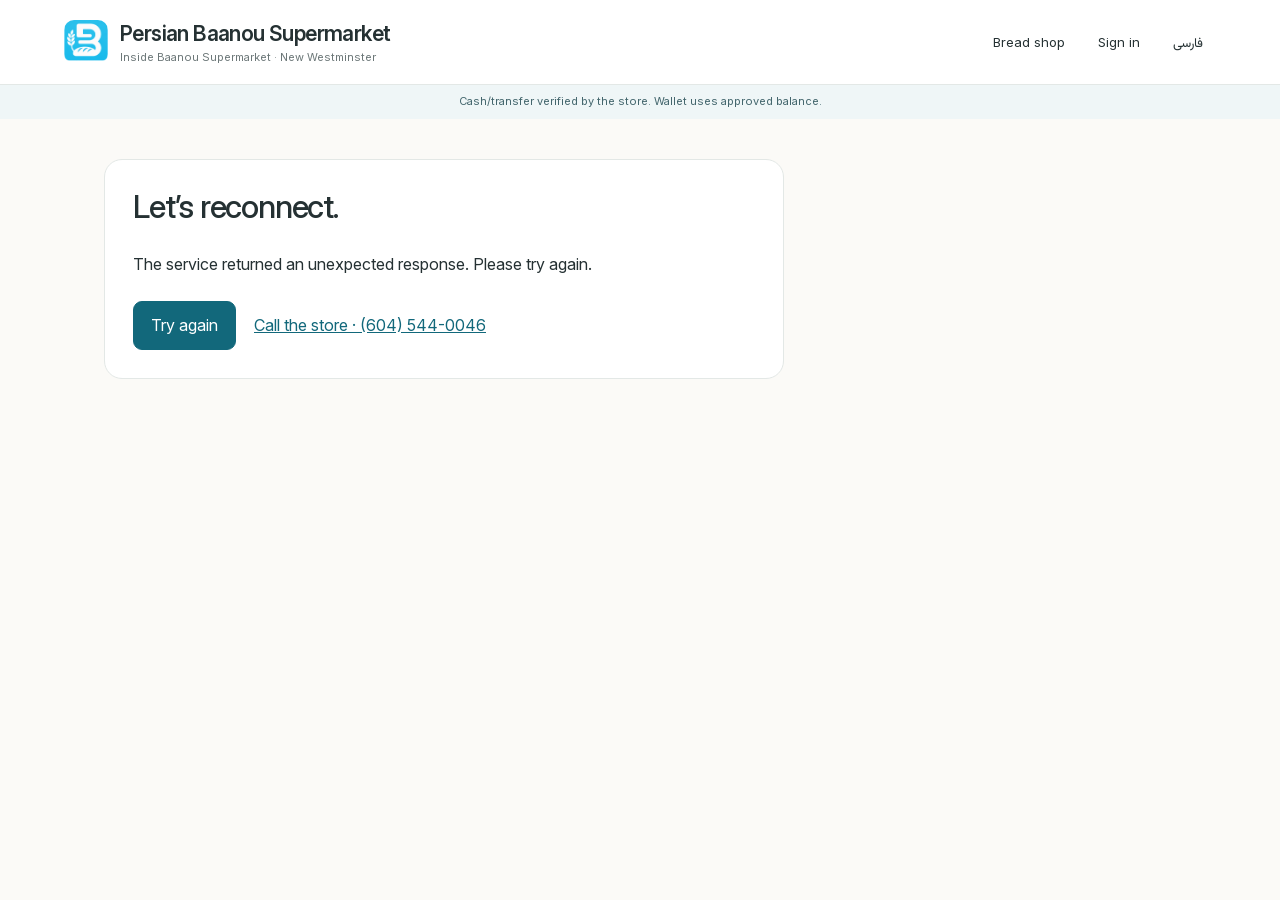
==== commit 68fe1cad: "Polish bilingual ordering with resilient forms, saved baskets and accessible controls" ====
--- a/index.html
+++ b/index.html
@@ -1,4 +1,4 @@
-<!doctype html><html lang="en"><meta charset="utf-8"><meta name="viewport" content="width=device-width,initial-scale=1,viewport-fit=cover,interactive-widget=resizes-content"><title>Persian Baanou · Bread Orders</title><link rel="stylesheet" href="style.css?v=10"><header class="row"><div id="brand" class="brand"></div><nav id="nav"></nav></header><div id="demo" class="demo"></div><main id="app"></main><div id="bar"></div><div id="toast" hidden role="status"></div><script src="assets/prototype/phone.js"></script><script src="initial-state.js"></script><script src="prototype-ui.js?v=10"></script><script src="app.js?v=10"></script><template id="third-party-licences"><pre>Inter
+<!doctype html><html lang="en"><meta charset="utf-8"><meta name="viewport" content="width=device-width,initial-scale=1,viewport-fit=cover,interactive-widget=resizes-content"><title>Persian Baanou · Bread Orders</title><link rel="stylesheet" href="style.css?v=11"><a id="skip-link" class="skip-link" href="#app">Skip to content</a><header class="row"><div id="brand" class="brand"></div><nav id="nav"></nav></header><div id="demo" class="demo"></div><main id="app" tabindex="-1"></main><div id="bar"></div><div id="toast" hidden role="status"></div><script src="assets/prototype/phone.js"></script><script src="initial-state.js?v=11"></script><script src="prototype-ui.js?v=11"></script><script src="app.js?v=11"></script><template id="third-party-licences"><pre>Inter
 Copyright (c) 2016 The Inter Project Authors (https://github.com/rsms/inter)
 
 This Font Software is licensed under the SIL Open Font License, Version 1.1.
--- a/style.css
+++ b/style.css
@@ -23,3 +23,62 @@
 
 /* Keep the supplied card layout fluid when only two products are active. */
 .grid{grid-template-columns:repeat(auto-fit,minmax(min(100%,280px),1fr))}
+
+/* Shared finish: preserve the approved layout with readable, accessible controls. */
+:root{--focus-ring:#12687b}
+html{scroll-padding-block-start:112px}
+button{min-inline-size:44px}
+input:not([type=checkbox]),select,textarea{min-block-size:44px}
+input[type=checkbox]{accent-color:var(--green);flex-shrink:0}
+label:has(input[type=checkbox]){display:inline-flex;align-items:center;gap:8px;min-block-size:44px;margin-block:4px}
+summary{min-block-size:44px;padding-block:8px}
+:is(a,button,input,select,textarea,summary,[tabindex]):focus-visible{outline:3px solid var(--focus-ring);outline-offset:3px}
+.mobile-menu :is(a,button):focus-visible{outline-offset:-3px}
+:is(footer,.notice,.visit) a{display:inline-flex;align-items:center;min-block-size:44px}
+.small{font-size:14px}
+.grid .pad p{font-size:14px;line-height:1.7}
+td,th{font-size:13px}
+.order-details>summary,.daily-overview>summary{font-size:14px}
+.slot small,.status,.badge,.order-number,.ledger-row small{font-size:12px}
+.split,.counter-layout,.queue-group,.users-grid,.finance-filter,.finance-metrics{min-inline-size:0}
+:is(.split,.counter-layout,.queue-group,.users-grid,.finance-filter,.finance-metrics)>*{min-inline-size:0}
+.counter-bread>div,.ledger-row>span{min-inline-size:0;overflow-wrap:anywhere}
+.metrics b,.finance-metrics strong,.wallet-amount{font-variant-numeric:tabular-nums}
+[dir=rtl] .brand,[dir=rtl] .eyebrow{letter-spacing:0}
+[dir=rtl] :is(h1,h2,h3){line-height:1.5}
+.code{direction:ltr;unicode-bidi:isolate}
+@media(min-width:701px) and (max-width:960px){
+  .counter-layout{gap:24px;grid-template-columns:minmax(0,1.1fr) minmax(0,1fr)}
+  .queue-group{grid-template-columns:120px minmax(0,1fr);gap:24px}
+  .finance-filter{grid-template-columns:repeat(2,minmax(0,1fr))}
+  .finance-metrics{grid-template-columns:repeat(2,minmax(0,1fr))}
+}
+@media(max-width:700px){
+  html{scroll-padding-block-start:88px}
+  .grid{grid-template-columns:minmax(0,1fr)}
+  .grid .pad p{font-size:13px}
+  .is-admin .metrics span{font-size:12px}
+  .topup-presets{flex-wrap:wrap}
+  .topup-presets button{flex:1 1 80px}
+}
+@media(max-width:350px){
+  .is-admin .metrics{grid-template-columns:repeat(2,minmax(0,1fr))}
+  .daychips{flex-wrap:wrap}
+  .daychips input{flex-basis:100%;order:-1}
+}
+@media(prefers-reduced-motion:reduce){
+  *,*::before,*::after{animation:none!important;transition:none!important;scroll-behavior:auto!important}
+}
+/* Returning-customer and resilient-request states, using the approved palette. */
+.returning-order{padding:18px 22px;margin:0 0 24px;border:1px solid var(--line);border-radius:16px;background:#fffdf8}.returning-order p{margin:5px 0 0}.repeat-action{margin-top:16px}.connection-error{max-width:680px;padding:28px;border:1px solid var(--line);border-radius:18px;background:#fffdf8}.connection-error p{line-height:1.8}.connection-error a{display:inline-flex;align-items:center;min-height:44px;padding:8px}.sr-only{position:absolute!important;width:1px;height:1px;padding:0;margin:-1px;overflow:hidden;clip:rect(0,0,0,0);white-space:nowrap;border:0}.request-pending form{cursor:progress}.request-pending form button[type=submit]{opacity:.65}.steps [aria-current=step]{font-weight:600}#app[aria-busy=true]{opacity:.85}#app h1[tabindex],#app h2[tabindex]{outline-offset:6px}@media(max-width:700px){.returning-order{padding:16px;align-items:stretch}.returning-order button{width:100%}.connection-error{padding:22px}.connection-error .actions>*{width:100%}}
+
+footer,footer p,footer strong,footer bdi,footer summary{color:#526164}.steps span:not(.active){color:#536367}
+
+/* Audited normal text contrast for inactive admin navigation. */
+.tabs button:not(.current):not(.primary){color:#566568}
+.connection-error{padding:28px;border:1px solid var(--line);border-radius:18px;background:#fff;max-width:680px}.connection-error h2{margin-top:0}.connection-error .actions a{display:inline-flex;align-items:center;min-height:44px}
+
+.time-col>span:not(.overdue){color:#566568}
+
+.skip-link{position:fixed;inset-block-start:8px;inset-inline-start:12px;transform:translateY(-180%);z-index:100;padding:10px 16px;min-height:44px;background:#fff;color:var(--ink);border:2px solid var(--green);border-radius:8px}.skip-link:focus{transform:none}
+.order-number{color:#566568}
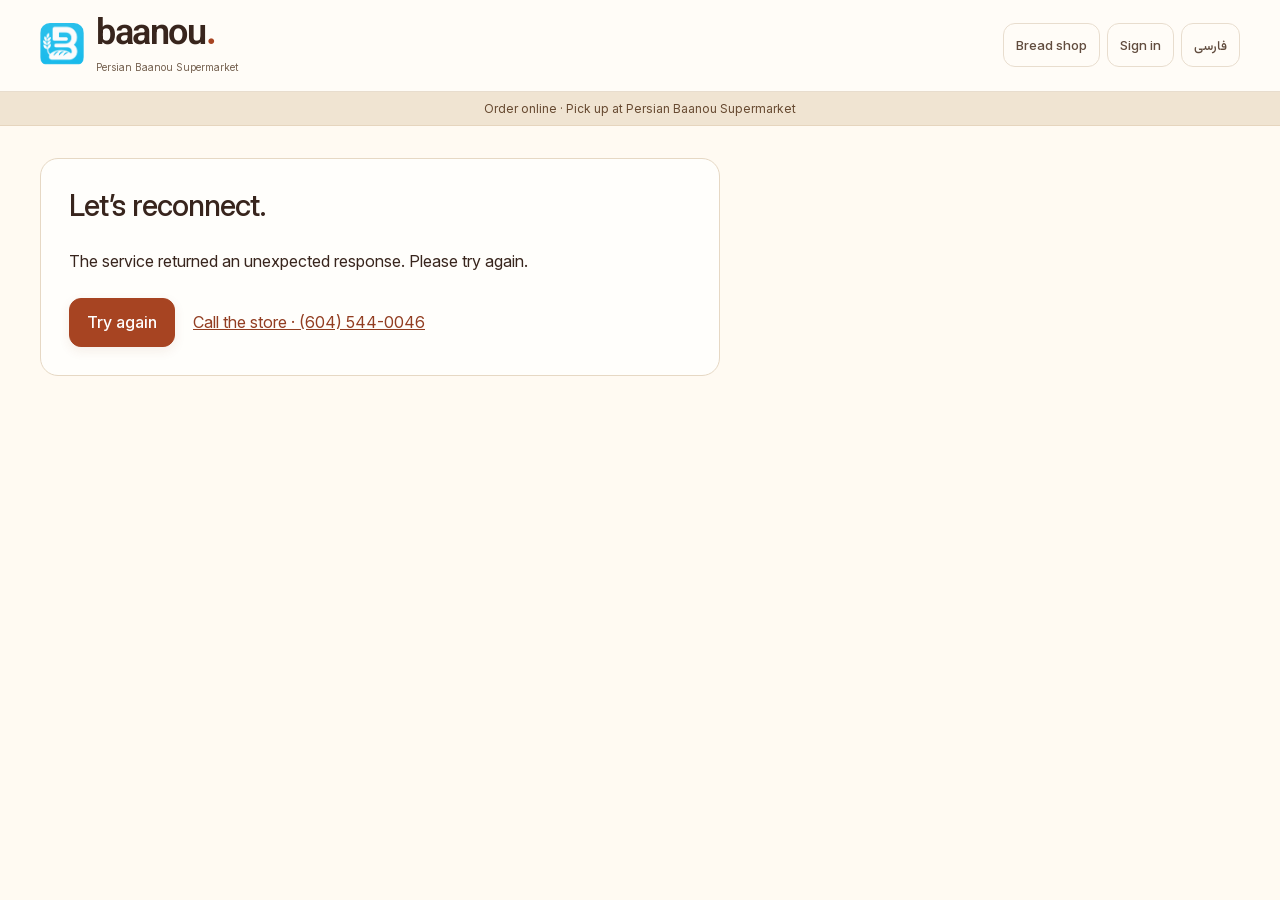
==== commit e9e4f52b: "Redesign Baanou storefront around warm bread imagery and fast mobile ordering" ====
--- a/index.html
+++ b/index.html
@@ -1,4 +1,4 @@
-<!doctype html><html lang="en"><meta charset="utf-8"><meta name="viewport" content="width=device-width,initial-scale=1,viewport-fit=cover,interactive-widget=resizes-content"><title>Persian Baanou · Bread Orders</title><link rel="stylesheet" href="style.css?v=11"><a id="skip-link" class="skip-link" href="#app">Skip to content</a><header class="row"><div id="brand" class="brand"></div><nav id="nav"></nav></header><div id="demo" class="demo"></div><main id="app" tabindex="-1"></main><div id="bar"></div><div id="toast" hidden role="status"></div><script src="assets/prototype/phone.js"></script><script src="initial-state.js?v=11"></script><script src="prototype-ui.js?v=11"></script><script src="app.js?v=11"></script><template id="third-party-licences"><pre>Inter
+<!doctype html><html lang="en"><meta charset="utf-8"><meta name="viewport" content="width=device-width,initial-scale=1,viewport-fit=cover,interactive-widget=resizes-content"><title>Persian Baanou · Bread Orders</title><link rel="stylesheet" href="style.css?v=12"><link rel="stylesheet" href="assets/storefront.css?v=12"><a id="skip-link" class="skip-link" href="#app">Skip to content</a><header class="row"><div id="brand" class="brand"></div><nav id="nav"></nav></header><div id="demo" class="demo"></div><main id="app" tabindex="-1"></main><div id="bar"></div><div id="toast" hidden role="status"></div><script src="assets/prototype/phone.js"></script><script src="initial-state.js?v=12"></script><script src="prototype-ui.js?v=12"></script><script src="app.js?v=12"></script><script src="storefront.js?v=12"></script><template id="third-party-licences"><pre>Inter
 Copyright (c) 2016 The Inter Project Authors (https://github.com/rsms/inter)
 
 This Font Software is licensed under the SIL Open Font License, Version 1.1.
--- a/assets/storefront.css
+++ b/assets/storefront.css
@@ -0,0 +1,199 @@
+/* Baanou storefront — warm product-first ordering. Operations retain their own UI. */
+body.storefront{--bg:#fffaf2;--ink:#38251d;--green:#a74422;--line:#e8ddce;--focus-ring:#8a351b;background:var(--bg);color:var(--ink)}
+.storefront button,.storefront input,.storefront select,.storefront textarea{border-color:var(--line)}
+.storefront button{background:#fffdf8;border-radius:12px;font-weight:500}
+.storefront button:hover:not(:disabled){background:#f7eddf;border-color:#bda78e}
+.storefront .primary{background:#a74422;color:#fff;border-color:#a74422;box-shadow:0 4px 12px #8b371515}
+.storefront .primary:hover:not(:disabled){background:#8b3519;border-color:#8b3519}
+.storefront button:disabled{opacity:.45}
+.storefront a{color:#923d21}
+.storefront .muted{color:#725e50}
+.storefront header{background:#fffcf7f5;backdrop-filter:blur(16px);border-color:#e8ddce;padding:16px max(24px,calc((100vw - 1200px)/2));min-height:84px}
+.storefront .brand{color:#38251d;font-size:19px;font-weight:650;letter-spacing:-.5px}
+.storefront .brand small{color:#74604f}
+.storefront nav button{background:transparent;color:#614c3e;min-height:44px}
+.storefront nav button:hover{background:#f3e7d8}
+.storefront .demo{background:#f0e4d2;color:#674a31;border-bottom:1px solid #e6d5be;font-size:12px;padding:7px 20px}
+.storefront main{max-width:1248px;padding:32px 24px 112px}
+.storefront:has(.shop-order-bar) main{padding-bottom:132px}
+.storefront h1,.storefront h2,.storefront h3{color:#38251d}
+.storefront h2{font-size:30px;letter-spacing:-.9px}
+.storefront .shop-hero{display:grid;grid-template-columns:1.08fr 1fr;align-items:center;gap:56px;margin:0 0 38px;padding:4px 0 0}
+.storefront .hero-copy{min-width:0;padding:18px 0}
+.storefront .shop-kicker{display:flex;align-items:center;gap:9px;font-size:11px;font-weight:650;letter-spacing:1.9px;line-height:1.8;text-transform:uppercase;color:#8f462c;margin:0 0 16px}
+.storefront .shop-kicker::before{content:'';width:24px;height:2px;display:inline-block;background:#b66b39;flex:none}
+.storefront .shop-hero h1{font-family:Georgia,'Times New Roman',serif;font-size:clamp(42px,4.4vw,64px);line-height:1.06;letter-spacing:-2px;font-weight:400;margin:0 0 18px;max-width:610px}
+.storefront .shop-hero .hero-copy>p:not(.shop-kicker){font-size:16px;line-height:1.8;color:#715c4b;margin:0;max-width:420px}
+.storefront .hero-photo{position:relative;border-radius:24px;overflow:hidden;isolation:isolate;aspect-ratio:1.75;background:#debd8c;min-width:0;box-shadow:0 10px 36px #6c3d1910;border:1px solid #dcc7ad}
+.storefront .hero-photo>img{display:block;width:100%;height:100%;position:absolute;inset:0;object-fit:cover;object-position:center;transform:none}
+.storefront .hero-photo::after{content:'';position:absolute;inset:45% 0 0;background:linear-gradient(transparent,#301a0d9c);z-index:0;pointer-events:none}
+.storefront .hero-note{position:absolute;inset-inline-start:22px;inset-block-end:20px;color:white;z-index:1;font-size:13px;line-height:1.6;max-width:calc(100% - 44px);text-shadow:0 1px 8px #201206}
+.storefront .hero-note strong{display:block;font-size:18px;font-weight:550}
+.storefront .shop-facts{display:flex;align-items:center;flex-wrap:wrap;gap:8px 20px;margin-top:22px;color:#634b3b;font-size:12px;font-weight:500}
+.storefront .shop-facts span{display:inline-flex;align-items:center;gap:7px}
+.storefront .shop-facts svg{width:17px;height:17px;flex:none;stroke:#a74422}
+.storefront .shop-products-head{display:flex;align-items:baseline;justify-content:space-between;gap:16px;margin:0 0 16px;padding-top:24px;border-top:1px solid #e8ddce}
+.storefront .shop-products-head h2{font-size:25px;margin:0;line-height:1.4;letter-spacing:-.7px}
+.storefront .shop-products-head p{margin:0;font-size:13px;color:#76604e}
+.storefront .bread-grid{display:grid;grid-template-columns:repeat(2,minmax(0,1fr));gap:20px;margin-bottom:20px}
+.storefront .bread-card{display:grid;grid-template-columns:180px minmax(0,1fr);gap:0;background:#fffefb;border:1px solid #e6d8c4;border-radius:20px;overflow:hidden;box-shadow:0 4px 16px #8c5a2210;transition:border-color .15s,box-shadow .15s;min-width:0}
+.storefront .bread-card:has(.bread-picker b:not(:empty)){border-color:#dfccb4}
+.storefront .bread-card:focus-within{border-color:#a74422;box-shadow:0 0 0 1px #a74422}
+.storefront .bread-image{position:relative;height:auto;min-height:218px;background:#ead6b5;overflow:hidden}
+.storefront .bread-image>img{display:block;width:100%;height:100%;position:absolute;inset:0;object-fit:cover;object-position:center}
+.storefront .bread-info{min-width:0;display:flex;flex-direction:column;padding:22px 22px 20px}
+.storefront .bread-tag{display:inline-flex;align-self:flex-start;border:1px solid #e9dac6;border-radius:20px;background:#faf0df;color:#795733;font-size:10px;font-weight:600;letter-spacing:.7px;text-transform:uppercase;padding:4px 8px;line-height:1.5;margin-bottom:10px}
+.storefront .bread-info h3{font-size:21px;line-height:1.25;letter-spacing:-.55px;font-weight:600;margin:0 0 8px}
+.storefront .bread-info>p{font-size:13px;line-height:1.65;margin:0 0 18px;color:#7b634f;max-width:300px}
+.storefront :is(.bread-bottom,.bread-buy-row){display:flex;align-items:center;justify-content:space-between;gap:12px;margin-top:auto;flex-wrap:wrap}
+.storefront .bread-price{font-size:24px;font-weight:600;letter-spacing:-.7px;color:#38251d;white-space:nowrap;font-variant-numeric:tabular-nums;line-height:1.2}
+.storefront .bread-price small{display:block;font-size:11px;color:#795f4c;font-weight:400;letter-spacing:0;margin-top:5px}
+.storefront .bread-picker{display:flex;align-items:center;justify-content:space-between;gap:10px;padding:3px;border:1px solid #dfcfb8;border-radius:13px;background:#fffaf2;min-width:140px}
+.storefront .bread-picker button{width:44px;height:44px;min-width:44px;min-height:44px;border:0;border-radius:10px;background:#f2e5d4;color:#753a22;font-size:25px;font-weight:400;line-height:1;padding:0;box-shadow:none}
+.storefront .bread-picker button:last-child{background:#a74422;color:white}
+.storefront .bread-picker button:last-child:hover:not(:disabled){background:#8b3519}
+.storefront .bread-picker button:first-child:hover:not(:disabled){background:#e7d2b7}
+.storefront .bread-picker b{min-width:21px;font-size:17px;font-weight:600;text-align:center;font-variant-numeric:tabular-nums}
+.storefront .shop-empty{font-size:13px;color:#725e50;text-align:center;line-height:1.8;margin:14px 0 24px}
+.storefront .shop-order-bar{position:fixed;z-index:6;inset-inline:0;inset-block-end:0;background:#fffdf8f5;backdrop-filter:blur(14px);border-top:1px solid #deccb4;box-shadow:0 -6px 30px #75451b0d;padding:14px 24px calc(14px + env(safe-area-inset-bottom))}
+.storefront .shop-bar-inner{max-width:1200px;margin:auto;display:flex;align-items:center;justify-content:space-between;gap:20px}
+.storefront .bar-copy{display:flex;align-items:center;gap:18px;min-width:0;font-size:14px;line-height:1.5;color:#715540}
+.storefront .bar-copy strong{font-size:26px;color:#38251d;font-weight:650;letter-spacing:-.8px;white-space:nowrap;font-variant-numeric:tabular-nums}
+.storefront .bar-copy small{display:block;font-size:12px;color:#7b634f}
+.storefront .bar-next{display:inline-flex;align-items:center;justify-content:center;gap:14px;min-height:54px;min-width:224px;font-size:15px;border-radius:12px;padding:12px 24px}
+.storefront .bar-next svg{width:18px;height:18px}
+.storefront .steps{display:flex;gap:0;border-bottom:1px solid #e6d8c4;margin-bottom:28px;overflow:hidden}
+.storefront .steps span{padding:12px 18px;border:0;border-bottom:3px solid transparent;font-size:12px;min-width:0;color:#775f4e!important}
+.storefront .steps .active{color:#923d21!important;background:#f6e9d8;border-bottom-color:#a74422;border-radius:8px 8px 0 0}
+.storefront .card{background:#fffefb;border-color:#e6d8c4;border-radius:18px;box-shadow:0 4px 16px #8c5a2208}
+.storefront .notice{background:#f4e9d8;color:#634b3b;border:1px solid #ead9bf;border-radius:12px}
+.storefront .slot{background:#fffefb;border-color:#e2d1ba;border-radius:12px}
+.storefront .slot.selected{background:#f8e8d8;outline-color:#a74422}
+.storefront .slot small{color:#745b46}
+.storefront input,.storefront textarea,.storefront select{background:#fffefb;border-radius:10px;color:#38251d}
+.storefront input:focus,.storefront select:focus,.storefront textarea:focus{border-color:#a74422}
+.storefront .selected{background:#f5e6d3;outline-color:#a74422}
+.storefront .badge,.storefront .status{background:#f4eadb;color:#705039}
+.storefront .code{color:#923d21}
+.storefront .returning-order{background:#f3e5ce;border-color:#e6cfad;padding:16px 22px}
+.storefront .returning-order button{background:#fffdf8;border-color:#d9be99;color:#753a22}
+.storefront .returning-order p{font-size:12px}
+.storefront .connection-error{background:#fffefb;border-color:#e6d8c4}
+.storefront .mobile-menu{background:#fffdf8;border-color:#e6d8c4}
+.storefront .mobile-menu button{background:transparent}
+.storefront .mobile-menu button:hover{background:#f3e5d2}
+.storefront footer{border-color:#e5d7c4;margin-top:40px;color:#755c49}
+.storefront footer,.storefront footer p,.storefront footer strong,.storefront footer bdi,.storefront footer summary{color:#715946}
+.storefront footer .visit{margin-bottom:24px;font-size:12px}
+.storefront .zenith-credit{padding-top:12px;border-top:1px solid #ede0cf}
+.storefront .skip-link{background:#fffaf2;border-color:#a74422}
+.storefront :is(a,button,input,select,textarea,summary,[tabindex]):focus-visible{outline:3px solid #89381d;outline-offset:3px}
+[dir=rtl] .storefront .shop-hero h1{font-family:Vazirmatn,Tahoma,sans-serif;letter-spacing:-1.1px;font-size:clamp(35px,3.8vw,51px);line-height:1.5;font-weight:600}
+[dir=rtl] .storefront .shop-kicker,[dir=rtl] .storefront .bread-tag{letter-spacing:0}
+[dir=rtl] .storefront .bread-info h3{letter-spacing:0;line-height:1.5}
+[dir=rtl] .storefront .bar-next svg{transform:rotate(180deg)}
+@media(min-width:701px) and (max-width:1000px){
+ .storefront .shop-hero{gap:28px}
+ .storefront .shop-hero h1{font-size:48px}
+ .storefront .bread-card{grid-template-columns:135px minmax(0,1fr)}
+ .storefront .bread-info{padding:18px 16px}
+ .storefront :is(.bread-bottom,.bread-buy-row){gap:16px}
+ .storefront .bread-info h3{font-size:19px}
+ .storefront .bread-picker{min-width:132px}
+}
+@media(max-width:700px){
+ .storefront header{padding:12px 16px;min-height:72px}
+ .storefront .brand{font-size:15px;letter-spacing:-.5px}
+ .storefront .demo{font-size:10px;padding:6px 16px}
+ .storefront main{padding:22px 16px 48px}
+ .storefront:has(.shop-order-bar) main{padding-bottom:120px}
+ .storefront .shop-hero{grid-template-columns:1fr;gap:16px;margin-bottom:24px;padding:0}
+ .storefront .hero-copy{padding:0}
+ .storefront .shop-kicker{font-size:10px;letter-spacing:1.3px;margin-bottom:9px}
+ .storefront .shop-kicker::before{width:18px}
+ .storefront .shop-hero h1{font-size:39px;line-height:1.07;letter-spacing:-1.4px;margin-bottom:12px;max-width:440px}
+ .storefront .shop-hero .hero-copy>p:not(.shop-kicker){font-size:14px;line-height:1.7;max-width:460px}
+ .storefront .shop-facts{gap:8px 14px;font-size:11px;margin-top:14px}
+ .storefront .shop-facts svg{width:15px;height:15px}
+ .storefront .hero-photo{aspect-ratio:3;max-height:150px;border-radius:16px}
+ .storefront .hero-note{inset-inline-start:16px;inset-block-end:12px;font-size:11px;max-width:calc(100% - 32px)}
+ .storefront .hero-note strong{font-size:15px}
+ .storefront .shop-products-head{display:block;padding-top:20px;margin-bottom:14px}
+ .storefront .shop-products-head h2{font-size:23px}
+ .storefront .shop-products-head p{font-size:12px;margin-top:5px}
+ .storefront .bread-grid{grid-template-columns:1fr;gap:14px;margin:0}
+ .storefront .bread-card{grid-template-columns:112px minmax(0,1fr);border-radius:16px}
+ .storefront .bread-image{min-height:188px}
+ .storefront .bread-info{padding:15px 14px 14px}
+ .storefront .bread-tag{font-size:9px;padding:3px 7px;margin-bottom:8px}
+ .storefront .bread-info h3{font-size:18px;line-height:1.25;letter-spacing:-.4px;margin-bottom:6px}
+ .storefront .bread-info>p{font-size:12px;line-height:1.6;margin-bottom:13px}
+ .storefront :is(.bread-bottom,.bread-buy-row){gap:10px;flex-wrap:wrap}
+ .storefront .bread-price{font-size:23px;letter-spacing:-.6px}
+ .storefront .bread-price small{font-size:10px;margin-top:4px}
+ .storefront .bread-picker{min-width:130px;gap:6px;padding:2px;border-radius:11px;margin-inline-start:auto}
+ .storefront .bread-picker button{width:44px;height:44px;min-width:44px;min-height:44px;font-size:24px;border-radius:8px}
+ .storefront .bread-picker b{font-size:16px;min-width:18px}
+ .storefront .shop-empty{font-size:12px;margin:14px 0}
+ .storefront .shop-order-bar{padding:12px 16px calc(12px + env(safe-area-inset-bottom))}
+ .storefront .shop-bar-inner{gap:12px}
+ .storefront .bar-copy{display:block;font-size:12px;line-height:1.5;max-width:calc(100% - 172px)}
+ .storefront .bar-copy strong{font-size:24px;display:block;letter-spacing:-.6px}
+ .storefront .bar-copy small{font-size:11px}
+ .storefront .bar-next{min-width:160px;min-height:52px;font-size:14px;padding:12px 15px;gap:10px}
+ .storefront .steps{display:grid;grid-template-columns:repeat(4,minmax(0,1fr));margin-bottom:24px}
+ .storefront .steps span{font-size:10px;padding:10px 3px;line-height:1.5}
+ .storefront .card{border-radius:16px}
+ .storefront .pad{padding:20px}
+ .storefront .actions>.primary{min-height:52px}
+ .storefront footer{margin-top:32px}
+ .storefront .returning-order{padding:14px 16px}
+ [dir=rtl] .storefront .shop-hero h1{font-size:34px;line-height:1.45;letter-spacing:-.5px}
+ [dir=rtl] .storefront .bread-info h3{font-size:17px}
+}
+@media(max-width:360px){
+ .storefront .shop-hero h1{font-size:35px}
+ .storefront .bread-card{grid-template-columns:90px minmax(0,1fr)}
+ .storefront .bread-info{padding:14px 12px}
+ .storefront .bread-info h3{font-size:17px}
+ .storefront .bread-info>p{font-size:11px}
+ .storefront .bread-picker{min-width:128px}
+ .storefront :is(.bread-bottom,.bread-buy-row){row-gap:12px}
+ .storefront .bread-price{font-size:22px}
+ .storefront .bar-next{min-width:150px;padding-inline:12px;font-size:13px}
+ .storefront .bar-copy{max-width:calc(100% - 160px)}
+ [dir=rtl] .storefront .shop-hero h1{font-size:30px}
+}
+@media(prefers-reduced-motion:reduce){.storefront *,.storefront *::before,.storefront *::after{transition:none!important;animation:none!important;scroll-behavior:auto!important}}
+.storefront .shop-wordmark{display:block;font-family:Georgia,Vazirmatn,serif;font-size:36px;font-weight:600;letter-spacing:-1.4px;line-height:1.1}
+.storefront .shop-wordmark>span{color:#a74422}
+.storefront .brand small{font-size:10px;letter-spacing:0;line-height:1.5;margin-top:4px}
+.storefront .shop-photo-caption{font-size:12px;line-height:1.7;color:#725e50;margin:14px 0 0}
+.storefront .bread-card.has-quantity{border-color:#b86a42;background:#fffaf0}
+.storefront .bar-copy small{display:inline;font-size:11px;letter-spacing:0}
+.storefront .shop-step-heading{margin:4px 0 28px}
+.storefront .shop-step-heading h1{font-family:Georgia,Vazirmatn,serif;font-size:clamp(32px,4vw,48px);line-height:1.2;max-width:none;margin:0 0 12px}
+.storefront .shop-step-heading>p:last-child{font-size:14px;color:#725e50;margin:0;max-width:600px}
+.storefront .shop-step-heading .shop-kicker{margin-bottom:8px}
+.storefront .shop-date-choices{display:flex;gap:10px;flex-wrap:wrap;margin-bottom:20px}
+.storefront .shop-date-choices button{flex:1;min-width:80px}
+.storefront .shop-time-card h3{font-size:20px;display:flex;align-items:center;justify-content:space-between;gap:12px;margin-top:28px}
+.storefront .shop-time-card h3 small{font-size:12px;letter-spacing:0;color:#725e50;font-weight:400}
+.storefront .shop-notes{border:0;margin-top:24px;padding:0}
+.storefront .shop-notes summary{font-size:14px;color:#725e50}
+.storefront .shop-basket{align-self:start;position:sticky;top:120px}
+.storefront .shop-basket h2{margin:6px 0 20px;font-size:28px}
+.storefront .shop-schedule-actions{position:fixed;inset-inline:0;bottom:0;z-index:6;margin:0;padding:16px max(24px,calc((100vw - 1200px)/2));background:#fffaf2f5;backdrop-filter:blur(12px);justify-content:space-between;border-top:1px solid var(--line)}
+.storefront[data-view=schedule] main{padding-bottom:130px}
+.storefront .shop-schedule-actions .primary{min-width:220px;min-height:52px}
+[dir=rtl] .storefront .shop-wordmark,[dir=rtl] .storefront .shop-step-heading h1{font-family:Vazirmatn,Tahoma,sans-serif;letter-spacing:0}
+@media(max-width:700px){
+ .storefront .shop-wordmark{font-size:28px}
+ .storefront .brand small{font-size:9px;max-width:190px}
+ .storefront .shop-step-heading h1{font-size:32px;line-height:1.4}
+ .storefront .shop-step-heading{margin-bottom:22px}
+ .storefront .shop-basket{position:static}
+ .storefront .shop-schedule-actions{gap:10px;padding:12px 16px calc(12px + env(safe-area-inset-bottom));flex-wrap:nowrap}
+ .storefront .shop-schedule-actions button{font-size:12px;padding:12px;min-width:0}
+ .storefront .shop-schedule-actions .primary{flex:1;min-width:0}
+}
